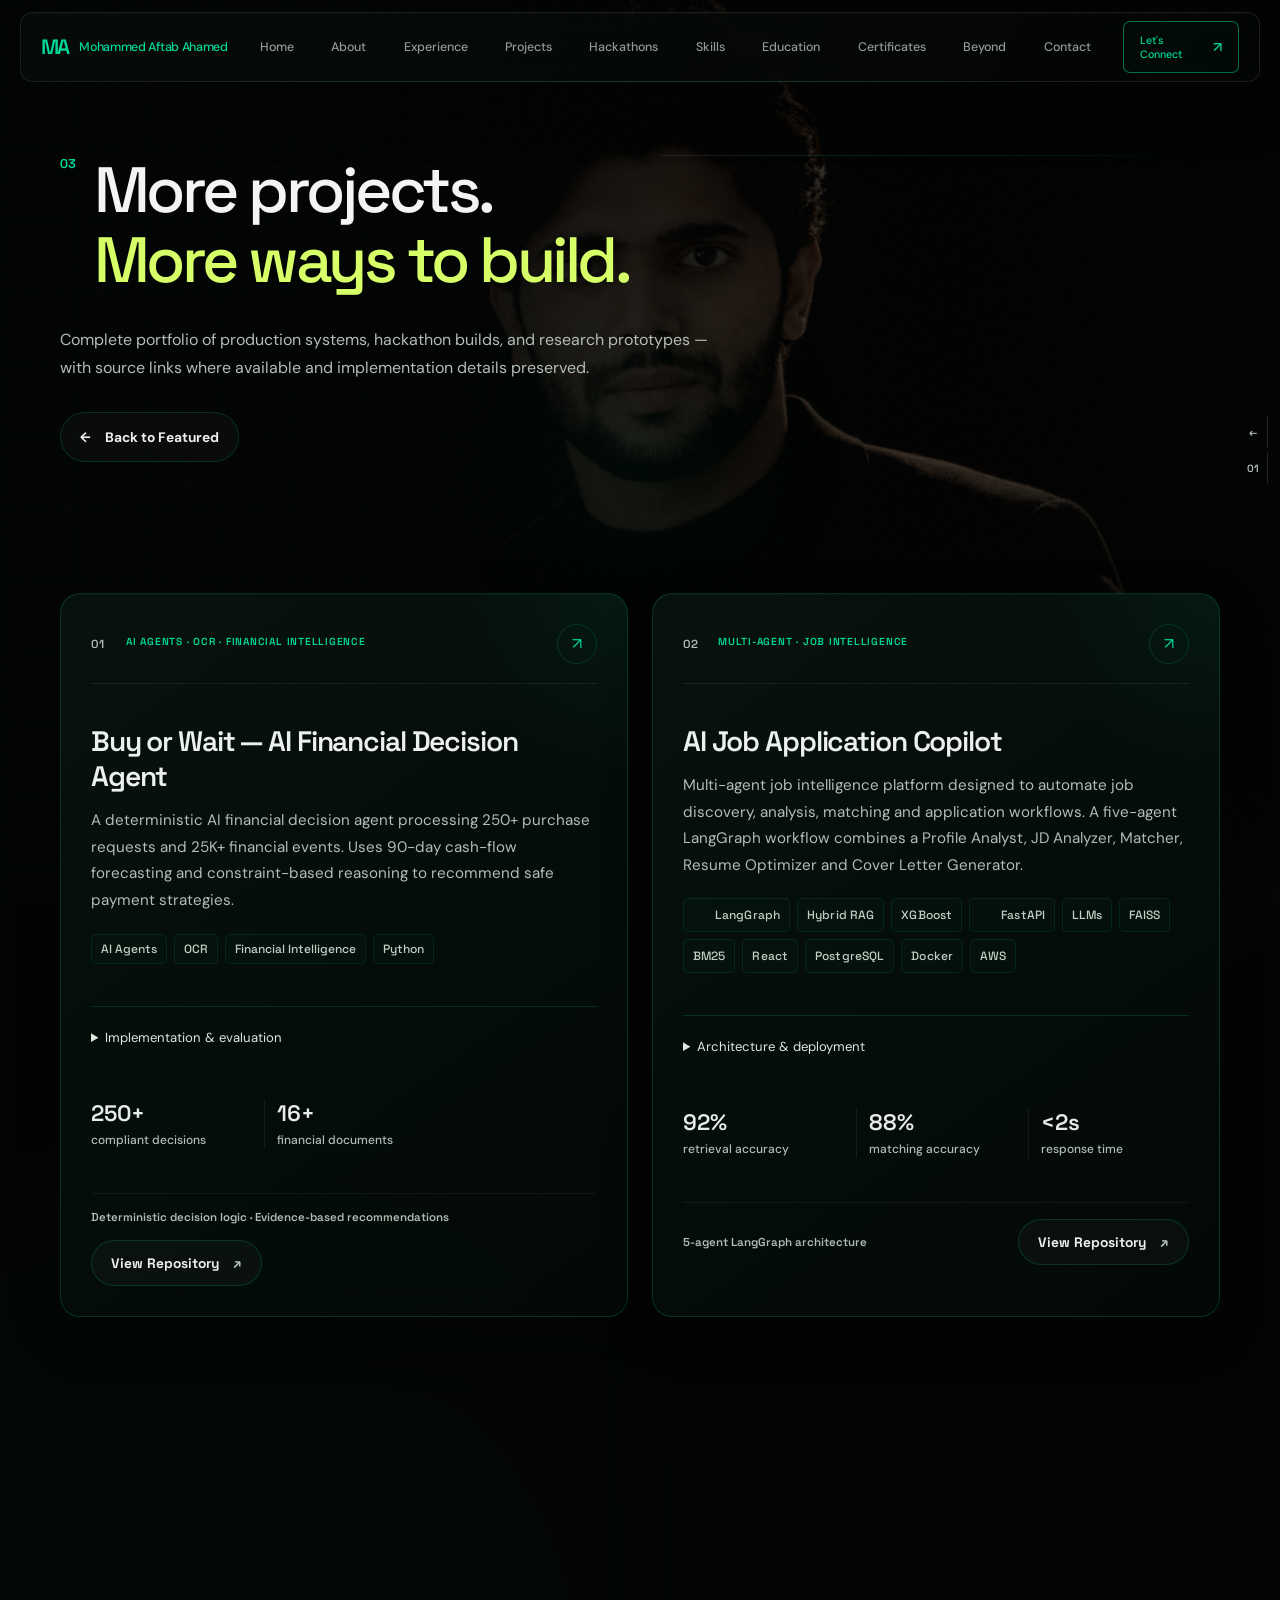
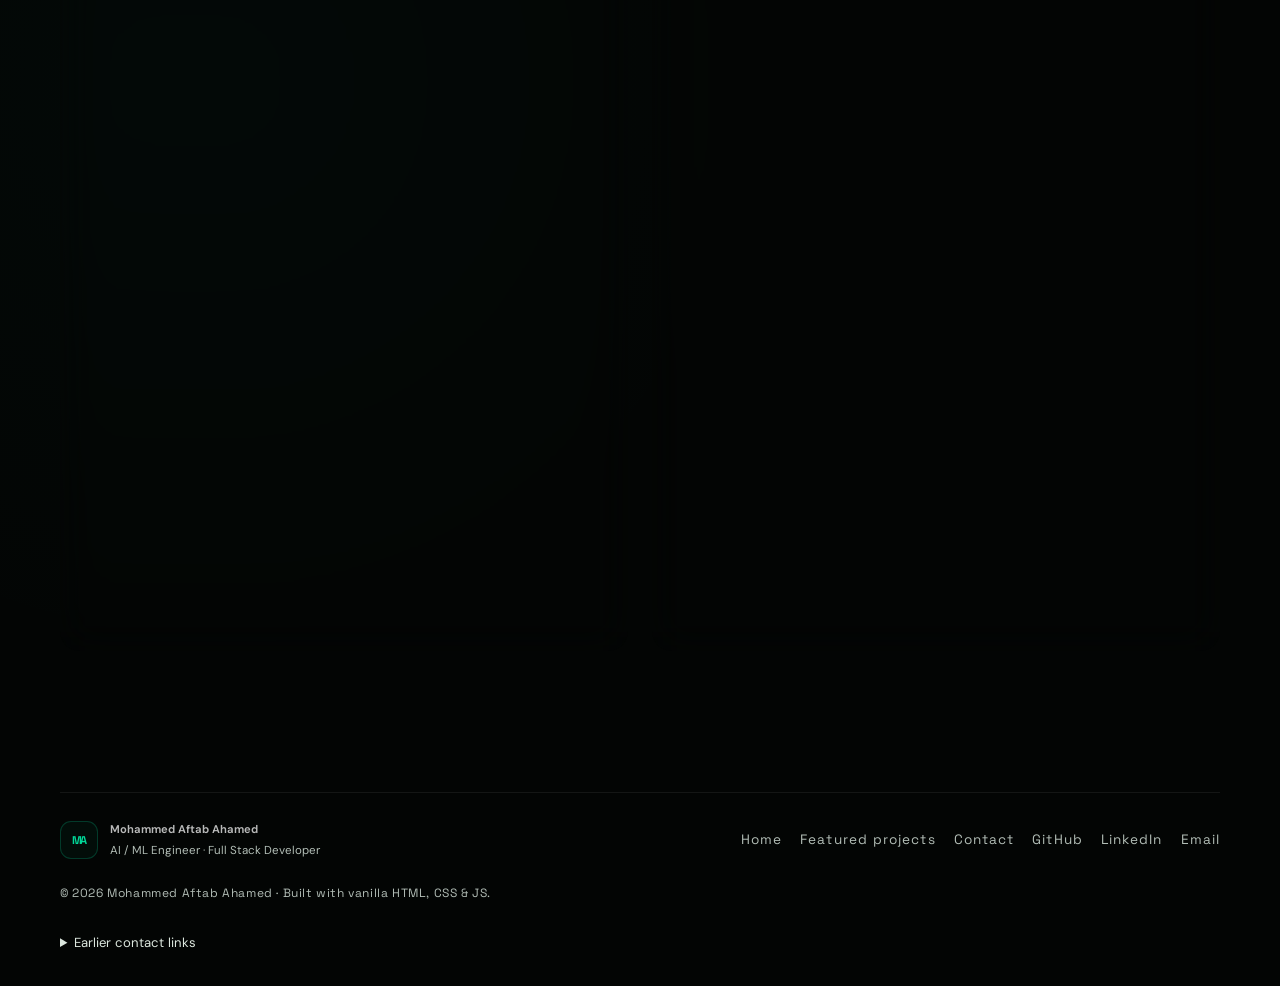
==== projects.html @ ab84c6d0 "Finalize portfolio upgrade and restore emerald theme" ====
<!doctype html>
<html lang="en">
<head>
  <meta charset="UTF-8" />
  <meta name="viewport" content="width=device-width, initial-scale=1.0" />

  <meta
    name="description"
    content="Mohammed Aftab Ahamed — Complete project portfolio: AI/ML Engineer building agentic AI, RAG systems, automation and production-ready AI applications."
  />

  <meta name="theme-color" content="#08090b" />

  <meta
    property="og:title"
    content="Mohammed Aftab Ahamed | All Projects"
  />
  <meta
    property="og:description"
    content="Complete project portfolio of an AI/ML Engineer focused on Agentic AI, Hybrid RAG, LLM applications and scalable systems."
  />

  <title>All Projects | Mohammed Aftab Ahamed</title>

  <link rel="preconnect" href="https://fonts.googleapis.com">
  <link rel="preconnect" href="https://fonts.gstatic.com" crossorigin>

  <link
    href="https://fonts.googleapis.com/css2?family=DM+Sans:wght@400;500;600;700&family=Space+Grotesk:wght@400;500;600;700&display=swap"
    rel="stylesheet"
  >

  <link rel="stylesheet" href="styles.css?v=4" />
  <link rel="stylesheet" href="polish.css?v=4" />
</head>

<body>
  <a class="skip-link" href="#main-content">Skip to content</a>

  <!-- BACKGROUND -->
  <div class="site-bg" aria-hidden="true">
    <div class="bg-photo"></div>
    <div class="bg-vignette"></div>
    <div class="bg-grid"></div>
    <div class="grain"></div>
  </div>

  <div class="mouse-glow" aria-hidden="true"></div>

  <div class="progress" aria-hidden="true">
    <span></span>
  </div>

  <!-- NAVIGATION -->
  <header class="nav">
  <a class="brand" href="index.html#home" aria-label="Mohammed Aftab Ahamed — home">
    <span class="brand-mark">MA</span><span class="brand-name">Mohammed Aftab Ahamed</span>
  </a>
  <nav class="nav-links" aria-label="Primary navigation">
    <a href="index.html#home">Home</a>
    <a href="index.html#about">About</a>
    <a href="index.html#experience">Experience</a>
    <a href="index.html#projects">Projects</a>
    <a href="index.html#hackathons">Hackathons</a>
    <a href="index.html#skills">Skills</a>
    <a href="index.html#education">Education</a>
    <a href="index.html#certificates">Certificates</a>
    <a href="index.html#more">Beyond</a>
    <a href="index.html#contact">Contact</a>
  </nav>
  <a class="nav-cta" href="index.html#contact">Let's Connect <span aria-hidden="true">↗</span></a>
  <input type="checkbox" id="mobile-nav-toggle" class="mobile-nav-toggle" tabindex="-1" aria-hidden="true" />
  <button type="button" class="mobile-menu-button" aria-label="Open navigation" aria-expanded="false" aria-controls="mobile-nav-panel">
    <span></span><span></span><span></span>
  </button>
  <div class="mobile-nav-panel" id="mobile-nav-panel">
    <div class="mobile-nav-header"><span>NAVIGATION</span><span>00 — 09</span></div>
    <nav aria-label="Mobile navigation">
      <a href="index.html#home"><span>00</span><strong>Home</strong><i aria-hidden="true">↗</i></a>
      <a href="index.html#about"><span>01</span><strong>About</strong><i aria-hidden="true">↗</i></a>
      <a href="index.html#experience"><span>02</span><strong>Experience</strong><i aria-hidden="true">↗</i></a>
      <a href="index.html#projects"><span>03</span><strong>Projects</strong><i aria-hidden="true">↗</i></a>
      <a href="index.html#hackathons"><span>04</span><strong>Hackathons</strong><i aria-hidden="true">↗</i></a>
      <a href="index.html#skills"><span>05</span><strong>Skills</strong><i aria-hidden="true">↗</i></a>
      <a href="index.html#education"><span>06</span><strong>Education</strong><i aria-hidden="true">↗</i></a>
      <a href="index.html#certificates"><span>07</span><strong>Certificates</strong><i aria-hidden="true">↗</i></a>
      <a href="index.html#more"><span>08</span><strong>Beyond</strong><i aria-hidden="true">↗</i></a>
      <a href="index.html#contact"><span>09</span><strong>Contact</strong><i aria-hidden="true">↗</i></a>
    </nav>
    <a class="mobile-connect" href="index.html#contact"><span>LET'S CONNECT</span><strong>↗</strong></a>
    <div class="mobile-nav-footer"><span>MOHAMMED AFTAB AHAMED</span><span>AI / ML ENGINEER</span></div>
  </div>
</header>

  <!-- SECTION RAIL (desktop only) -->
  <aside class="section-rail" aria-label="Project navigation">
  <a href="index.html#projects" aria-label="Featured projects" title="Featured projects"><span>←</span></a>
  <a href="#all-projects" data-section="all-projects" aria-label="All projects" title="All projects"><span>01</span></a>
</aside>

  <!-- MAIN CONTENT -->
  <main class="main-content" id="main-content" tabindex="-1">

    <!-- =====================================================
     PROJECTS HERO
====================================================== -->

    <section id="projects-hero" class="section archive-hero observe-section" aria-labelledby="projects-hero-title">

      <div class="section-heading reveal">
        <span>03</span>
        <h1 id="projects-hero-title">More projects.<br><span>More ways to build.</span></h1>
        <i></i>
      </div>

      <p class="section-intro reveal">
        Complete portfolio of production systems, hackathon builds, and research prototypes — with source links where available and implementation details preserved.
      </p>

      <a
        class="button button-ghost reveal"
        href="index.html#projects"
        aria-label="Back to featured projects"
      >
        <span aria-hidden="true">←</span> Back to Featured
      </a>

    </section>

    <!-- =====================================================
     PROJECTS GRID
====================================================== -->

    <section id="all-projects" class="section content-section observe-section">

      <div class="projects-grid">

        <!-- PROJECT: BUY OR WAIT -->
        <article class="project-card glass reveal">

          <div class="project-top">

            <span class="project-number">
              01
            </span>

            <span class="project-type">
              AI AGENTS · OCR · FINANCIAL INTELLIGENCE
            </span>

            <a
              class="project-link"
              href="https://github.com/MoAftab-01/hackerrank-buy-or-wait"
              target="_blank"
              rel="noopener noreferrer"
              aria-label="View Buy or Wait on GitHub"
            >
              ↗
            </a>

          </div>

          <div class="project-body">

            <h3>
              Buy or Wait — AI Financial Decision Agent
            </h3>

            <p>
              A deterministic AI financial decision agent processing 250+ purchase requests and 25K+ financial events. Uses 90-day cash-flow forecasting and constraint-based reasoning to recommend safe payment strategies.
            </p>

            <div class="tags project-tech-tags">
              <span>AI Agents</span>
              <span>OCR</span>
              <span>Financial Intelligence</span>
              <span>Python</span>
            </div>

          </div>

          <details class="project-details"><summary>Implementation &amp; evaluation</summary><p>Analyzes financial context, recurring and pending transactions, payment options and supporting media. A multimodal OCR and validation pipeline handles 16+ financial documents; transaction reconciliation, payment-plan validation and automated evaluation produce 250+ compliant decisions. Evidence extraction improves traceability without hardcoded answers.</p></details><div class="project-metrics">

            <div>
              <strong>250+</strong>
              <span>compliant decisions</span>
            </div>

            <div>
              <strong>16+</strong>
              <span>financial documents</span>
            </div>

          </div>

          <div class="project-footer">

            <span>
              Deterministic decision logic · Evidence-based recommendations
            </span>

            <a
              class="button button-ghost"
              href="https://github.com/MoAftab-01/hackerrank-buy-or-wait"
              target="_blank"
              rel="noopener noreferrer"
            >
              View Repository <span>↗</span>
            </a>

          </div>

        </article>

        <!-- PROJECT: AI JOB APPLICATION COPILOT -->
        <article class="project-card glass reveal">

          <div class="project-top">

            <span class="project-number">
              02
            </span>

            <span class="project-type">
              MULTI-AGENT · JOB INTELLIGENCE
            </span>

            <a
              class="project-link"
              href="https://github.com/MoAftab-01/ai-job-application-copilot"
              target="_blank"
              rel="noopener noreferrer"
              aria-label="Open AI Job Application Copilot GitHub repository"
            >
              ↗
            </a>

          </div>

          <div class="project-body">

            <h3>
              AI Job Application Copilot
            </h3>

            <p>
              Multi-agent job intelligence platform designed to automate job discovery, analysis, matching and application workflows. A five-agent LangGraph workflow combines a Profile Analyst, JD Analyzer, Matcher, Resume Optimizer and Cover Letter Generator.
            </p>

            <div class="tags project-tech-tags">

              <span class="tech-tag tech-tag-logo">
                <img
                  src="https://cdn.simpleicons.org/langgraph"
                  alt=""
                />
                LangGraph
              </span>

              <span class="tech-tag">
                Hybrid RAG
              </span>

              <span class="tech-tag tech-tag-logo">

                XGBoost
              </span>

              <span class="tech-tag tech-tag-logo">
                <img
                  src="https://cdn.simpleicons.org/fastapi"
                  alt=""
                />
                FastAPI
              </span>

              <span class="tech-tag">
                LLMs
              </span>

            <span class="tech-tag">FAISS</span><span class="tech-tag">BM25</span><span class="tech-tag">React</span><span class="tech-tag">PostgreSQL</span><span class="tech-tag">Docker</span><span class="tech-tag">AWS</span></div>

          </div>

          <details class="project-details"><summary>Architecture &amp; deployment</summary><p>Hybrid RAG uses FAISS and BM25, with XGBoost matching. FastAPI, React, PostgreSQL, Docker and AWS form the backend, interface and deployment stack. The repository also supports deterministic fallbacks when no LLM API key is configured.</p></details><div class="project-metrics">

            <div>
              <strong>92%</strong>
              <span>retrieval accuracy</span>
            </div>

            <div>
              <strong>88%</strong>
              <span>matching accuracy</span>
            </div>

            <div>
              <strong>&lt;2s</strong>
              <span>response time</span>
            </div>

          </div>

          <div class="project-footer">

            <span>
              5-agent LangGraph architecture
            </span>

            <a
              class="button button-ghost"
              href="https://github.com/MoAftab-01/ai-job-application-copilot"
              target="_blank"
              rel="noopener noreferrer"
            >
              View Repository <span>↗</span>
            </a>

          </div>

        </article>

        <!-- PROJECT: AI ATTENDANCE SYSTEM -->
        <article class="project-card glass reveal">

          <div class="project-top">

            <span class="project-number">
              03
            </span>

            <span class="project-type">
              COMPUTER VISION · EDGE AI · MOBILE
            </span>

            <span class="project-link project-arrow-disabled" aria-label="Repository not publicly available">
              ↗
            </span>

          </div>

          <div class="project-body"><h3>AI Attendance System</h3><p>Computer-vision attendance system combining face recognition and OCR to automate identity verification and attendance workflows.</p><div class="tags project-tech-tags"><span class="tech-tag">Python</span><span class="tech-tag">OpenCV</span><span class="tech-tag">DeepFace</span><span class="tech-tag">Tesseract OCR</span><span class="tech-tag">Computer Vision</span></div></div><div class="project-metrics"><div><strong>95%</strong><span>face recognition</span></div><div><strong>98%</strong><span>OCR accuracy</span></div><div><strong>80%</strong><span>manual errors reduced</span></div></div><details class="project-details"><summary>Additional mobile implementation notes</summary><p>The existing project archive also describes a cross-platform Flutter, TensorFlow Lite and Firebase implementation with on-device ML inference, liveness detection, offline-first background sync and an admin dashboard for real-time monitoring. That separate description reported 95% face recognition, 98% liveness detection and 80% error reduction; these are retained as historical mobile implementation metrics, distinct from the OCR pipeline above.</p></details><div class="project-footer">

            <span>
              Computer vision · OCR pipeline · Mobile implementation notes
            </span>

            <span class="project-link-disabled">
              Private Repository
            </span>

          </div>

        </article>

        <!-- PROJECT: SIDEQUEST AI -->
        <article class="project-card glass reveal">

          <div class="project-top">

            <span class="project-number">
              04
            </span>

            <span class="project-type">
              AI · COMPUTER VISION · REAL-WORLD EXPLORATION
            </span>

            <a
              class="project-link"
              href="https://github.com/MoAftab-01/SideQuest-AI"
              target="_blank"
              rel="noopener noreferrer"
              aria-label="View SideQuest AI on GitHub"
            >
              ↗
            </a>

          </div>

          <div class="project-body">

            <h3>
              SideQuest AI — Turn Your City Into a Game
            </h3>

            <p>
              A mobile-first outdoor exploration platform that turns real-world activities into gamified missions, with AI-generated quests, FastAPI and open-weight LLM inference. Designed a mission-generation pipeline with fallback handling, XP progression and a responsive UI using the Groq API and Python. Personalized city quests encourage real-world discoveries. The existing vision-model verification approach is retained; real-photo verification accuracy is not measured.
            </p>

            <div class="tags hackathon-tags">
              <span>Computer Vision</span>
              <span>AI</span>
              <span>Gamification</span>
              <span>Real-World</span>
            </div>

          </div>

          <details class="project-details"><summary>Implementation status &amp; earlier snapshot</summary><p>Earlier repository snapshot: OpenRouter provider integration and deterministic fallbacks are documented; live model inference was configured but not demonstrated. The latest resume describes a Groq-based pipeline. Vision verification is implemented as an approach, not a proven accuracy claim.</p></details><div class="project-metrics">

            <div>
              <strong>Vision</strong>
              <span>Verification approach · unmeasured</span>
            </div>

            <div>
              <strong>Gamified</strong>
              <span>Exploration</span>
            </div>

          </div>

          <div class="archive-demo"><a class="button button-ghost" href="https://sidequest-ai-42m4.onrender.com" target="_blank" rel="noopener noreferrer">Live demo <span aria-hidden="true">↗</span></a></div><div class="project-footer">

            <span>
              Hacktoberfest 2026 · AI missions · City exploration
            </span>

            <a
              class="button button-ghost"
              href="https://github.com/MoAftab-01/SideQuest-AI"
              target="_blank"
              rel="noopener noreferrer"
            >
              View Repository <span>↗</span>
            </a>

          </div>

        </article>

      </div>

    </section>

  </main>

  <!-- FOOTER -->
  <footer class="portfolio-footer section">
  <div class="footer-brand"><span class="brand-mark">MA</span><div><strong>Mohammed Aftab Ahamed</strong><small>AI / ML Engineer · Full Stack Developer</small></div></div>
  <div class="footer-links"><a href="index.html">Home</a><a href="index.html#projects">Featured projects</a><a href="index.html#contact">Contact</a><a href="https://github.com/MoAftab-01" target="_blank" rel="noopener noreferrer">GitHub</a><a href="https://www.linkedin.com/in/mo-aftab/" target="_blank" rel="noopener noreferrer">LinkedIn</a><a href="mailto:mohammedaftabahamed2@gmail.com">Email</a></div>
  <div class="footer-copy">© 2026 Mohammed Aftab Ahamed · Built with vanilla HTML, CSS &amp; JS.</div>
  <details class="historical-contact"><summary>Earlier contact links</summary><p>Retained from the earlier project archive: <a href="https://linkedin.com/in/mohammed-aftab-ahamed" target="_blank" rel="noopener noreferrer">Earlier LinkedIn URL</a> · <a href="mailto:mohammedaftabahamed@gmail.com">Earlier email address</a>. Use the main contact links above for current details.</p></details>
</footer>

  <script src="script.js"></script>
</body>
</html>
---- styles.css ----
/* Emerald AI palette: one source for both pages and interaction states. */
:root {
  --bg: #030504;
  --bg-soft: #050806;
  --text: #f4f5f2;
  --muted: #b2bdb6;
  --subtle: #9ba99f;
  --emerald-rgb: 0, 217, 154;
  --lime-rgb: 214, 255, 104;
  --accent: #00d99a;
  --accent-bright: #18f5b0;
  --accent-dark: #00a978;
  --lime: #d6ff68;
  --accent-soft: rgba(var(--emerald-rgb), .10);
  --accent-glow: rgba(var(--emerald-rgb), .18);
  --emerald-soft: rgba(var(--emerald-rgb), .07);
  --emerald-glow: rgba(var(--emerald-rgb), .16);
  --line: rgba(var(--emerald-rgb), .18);
  --line-soft: rgba(var(--emerald-rgb), .09);
  --line-strong: rgba(var(--emerald-rgb), .32);
  --panel: rgba(8, 20, 15, .88);
  --panel-strong: rgba(3, 10, 7, .94);
  --glass-bg: linear-gradient(145deg, var(--panel), rgba(3, 10, 7, .82));
  --glass-hover-bg: linear-gradient(145deg, rgba(10, 30, 21, .94), var(--panel-strong));
  --glass-border: rgba(var(--emerald-rgb), .18);
  --glass-hover-border: rgba(var(--emerald-rgb), .38);
  --glass-shadow: 0 18px 50px rgba(0, 0, 0, .22), inset 0 1px 0 rgba(var(--emerald-rgb), .04);
  --glass-hover-shadow: 0 22px 60px rgba(0, 0, 0, .30), 0 0 28px rgba(var(--emerald-rgb), .06), inset 0 1px 0 rgba(var(--emerald-rgb), .07);
  --max: 1200px;
}

/* =========================================================
   RESET
========================================================= */

* {
  box-sizing: border-box;
}

html {
  scroll-behavior: smooth;
  scroll-padding-top: 90px;
}

body {
  margin: 0;
  background: var(--bg);
  color: var(--text);
  font-family: "DM Sans", sans-serif;
  line-height: 1.6;
  overflow-x: hidden;
}

img {
  max-width: 100%;
  display: block;
}

a {
  color: inherit;
  text-decoration: none;
}

button,
a {
  -webkit-tap-highlight-color: transparent;
}

::selection {
  background: var(--accent);
  color: #10120b;
}

/* =========================================================
   BACKGROUND
========================================================= */

.site-bg {
  position: fixed;
  inset: 0;
  z-index: -4;
  overflow: hidden;
  background: #07080a;
}

.bg-photo {
  position: absolute;
  inset: -2%;

  background-image: url("./assets/profile-bg.png");
  background-size: cover;
  background-position: center right;

  filter:
    brightness(.64)
    contrast(1.08)
    saturate(.88);

  transform:
    translate3d(
      var(--bg-x, 0),
      var(--bg-y, 0),
      0
    )
    scale(1.04);

  transition: transform .2s linear;

  will-change: transform;
}

.bg-vignette {
  position: absolute;
  inset: 0;

  background:
    linear-gradient(
      90deg,
      rgba(5,6,8,.99) 0%,
      rgba(5,6,8,.95) 30%,
      rgba(5,6,8,.66) 55%,
      rgba(5,6,8,.36) 76%,
      rgba(5,6,8,.62) 100%
    ),
    linear-gradient(
      180deg,
      rgba(0,0,0,.38),
      rgba(0,0,0,.25) 35%,
      rgba(0,0,0,.78) 78%,
      #07080a 100%
    );
}

.bg-grid {
  position: absolute;
  inset: 0;

  opacity: .07;

  background-image:
    linear-gradient(
      rgba(255,255,255,.16) 1px,
      transparent 1px
    ),
    linear-gradient(
      90deg,
      rgba(255,255,255,.16) 1px,
      transparent 1px
    );

  background-size: 72px 72px;

  mask-image:
    linear-gradient(
      90deg,
      #000,
      transparent 72%
    );
}

.grain {
  position: absolute;
  inset: 0;

  opacity: .035;

  background-image:
    url("data:image/svg+xml,%3Csvg viewBox='0 0 180 180' xmlns='http://www.w3.org/2000/svg'%3E%3Cfilter id='n'%3E%3CfeTurbulence type='fractalNoise' baseFrequency='.9' numOctaves='3' stitchTiles='stitch'/%3E%3C/filter%3E%3Crect width='100%25' height='100%25' filter='url(%23n)' opacity='.65'/%3E%3C/svg%3E");
}

.mouse-glow {
  position: fixed;

  width: 420px;
  height: 420px;

  border-radius: 50%;

  pointer-events: none;

  z-index: -1;

  opacity: .28;

  background:
    radial-gradient(
      circle,
      rgba(var(--lime-rgb),.11),
      transparent 68%
    );

  transform: translate(-50%, -50%);

  left: 50%;
  top: 50%;
}

.progress {
  position: fixed;

  top: 0;
  left: 0;
  right: 0;

  height: 2px;

  z-index: 50;

  background: transparent;
}

.progress span {
  display: block;

  height: 100%;
  width: 0;

  background: var(--accent);

  box-shadow:
    0 0 14px rgba(var(--lime-rgb),.4);
}

/* =========================================================
   NAVIGATION
========================================================= */

.nav {
  position: fixed;

  top: 0;
  left: 0;
  right: 0;

  height: 76px;

  display: flex;
  align-items: center;
  justify-content: space-between;

  padding: 0 4.5vw;

  z-index: 20;

  border-bottom: 1px solid transparent;

  transition: .3s;
}

.nav.scrolled {
  background: rgba(7,8,10,.76);

  backdrop-filter: blur(20px);

  border-color: var(--line);
}

.brand {
  font-family: "Space Grotesk";
  font-weight: 700;

  font-size: 1.45rem;

  letter-spacing: -.08em;

  color: #fff;

  text-decoration: none;
}

.brand span {
  color: var(--accent);
}

.nav-links {
  display: flex;
  gap: 30px;
}

.nav-links a,
.nav-cta {
  color: #c5c4be;

  text-decoration: none;

  font-size: .82rem;

  transition: .2s;
}

.nav-links a:hover,
.nav-links a.active {
  color: #fff;
}

.nav-cta {
  border: 1px solid var(--line);

  padding: 9px 15px;

  border-radius: 999px;

  background: rgba(255,255,255,.025);
}

.nav-cta:hover {
  border-color: var(--line-strong);

  background: rgba(255,255,255,.06);
}

.nav-cta span {
  color: var(--accent);
}

/* =========================================================
   SECTION RAIL
========================================================= */

.section-rail {
  position: fixed;

  right: 23px;
  top: 50%;

  transform: translateY(-50%);

  z-index: 15;

  display: grid;
  gap: 8px;
}

.section-rail a {
  width: 31px;
  height: 24px;

  text-decoration: none;

  color: #5e5d58;

  font:
    600 .58rem
    "Space Grotesk";

  display: grid;
  place-items: center;

  border-right:
    1px solid rgba(255,255,255,.13);

  transition: .25s;
}

.section-rail a:hover,
.section-rail a.active {
  color: var(--accent);

  border-color: var(--accent);
}

/* =========================================================
   GENERAL
========================================================= */

.section {
  width: min(var(--max), 90vw);

  margin: auto;

  position: relative;
}

/* =========================================================
   HERO
========================================================= */

/* =========================================================
   CONTENT SECTIONS
========================================================= */

.content-section {
  padding: 145px 0;
}

.section-heading {
  display: flex;

  align-items: center;

  gap: 18px;

  margin-bottom: 54px;
}

.section-heading > span {
  font:
    600 .68rem
    "Space Grotesk";

  color: var(--accent);
}

.section-heading h2 {
  font:
    600 clamp(2.2rem,4vw,3.8rem)
    "Space Grotesk";

  letter-spacing: -.06em;

  margin: 0;
}

.section-heading i {
  height: 1px;

  background: var(--line);

  flex: 1;

  margin-left: 14px;
}

/* =========================================================
   ABOUT
========================================================= */

.about-grid {
  display: grid;

  grid-template-columns:
    1.1fr .9fr;

  gap: 75px;

  align-items: start;
}

.big-copy {
  font:
    500 clamp(2.2rem,4vw,4.2rem)
    "Space Grotesk";

  line-height: 1.03;

  letter-spacing: -.06em;

  margin: 0;
}

.big-copy em {
  color: var(--accent);

  font-style: normal;
}

.about-note {
  max-width: 620px;

  color: #989691;

  margin-top: 30px;
}

.glass {
  background: var(--panel);

  border:
    1px solid var(--line);

  backdrop-filter: blur(20px);

  box-shadow:
    0 25px 80px
    rgba(0,0,0,.2);
}

.about-card {
  padding: 29px;

  border-radius: 24px;

  color: #b5b3ad;
}

.profile-line {
  display: flex;

  gap: 13px;

  align-items: center;

  padding-bottom: 21px;

  border-bottom:
    1px solid var(--line);

  margin-bottom: 21px;
}

.profile-monogram {
  width: 42px;
  height: 42px;

  flex: 0 0 42px;

  border-radius: 12px;

  display: grid;
  place-items: center;

  background: var(--accent);

  color: #10120b;

  font:
    700 .78rem
    "Space Grotesk";
}

.profile-line div {
  display: grid;
}

.profile-line strong {
  color: #f0eee8;

  font:
    600 .95rem
    "Space Grotesk";
}

.profile-line small {
  color: #7f7d77;

  font-size: .72rem;
}

.about-card > p {
  margin: 0;
}

.mini-meta-grid {
  margin-top: 26px;

  display: grid;

  grid-template-columns: 1fr 1fr;

  border-top:
    1px solid var(--line);

  border-left:
    1px solid var(--line);
}

.mini-meta-grid div {
  padding: 15px;

  border-right:
    1px solid var(--line);

  border-bottom:
    1px solid var(--line);

  display: grid;

  gap: 3px;
}

.mini-meta-grid span {
  font-size: .61rem;

  text-transform: uppercase;

  letter-spacing: .12em;

  color: #74726d;
}

.mini-meta-grid strong {
  font-size: .78rem;

  color: #dad8d1;

  font-weight: 600;
}

/* =========================================================
   EXPERIENCE
========================================================= */

.experience-card {
  border-radius: 26px;

  padding: 34px;
}

.exp-top {
  display: flex;

  justify-content: space-between;

  align-items: center;

  border-bottom:
    1px solid var(--line);

  padding-bottom: 28px;
}

.exp-company-wrap {
  display: flex;

  align-items: center;

  gap: 16px;
}

.company-mark {
  width: 52px;
  height: 52px;

  flex: 0 0 52px;

  border:
    1px solid var(--line);

  border-radius: 15px;

  display: grid;
  place-items: center;

  font:
    700 1.3rem
    "Space Grotesk";

  color: var(--accent);

  background: var(--accent-soft);
}

.company {
  font-size: .67rem;

  letter-spacing: .18em;

  color: var(--accent);

  font-weight: 700;

  margin: 0;
}

.exp-top h3 {
  font:
    600 2.2rem
    "Space Grotesk";

  letter-spacing: -.05em;

  margin: 4px 0 0;
}

.exp-period {
  text-align: right;
}

.exp-period span {
  font:
    600 .58rem
    "Space Grotesk";

  letter-spacing: .13em;

  color: #77756f;
}

.exp-period p {
  color: #96948e;

  font-size: .8rem;

  margin: 3px 0 0;
}

.impact-strip {
  display: grid;

  grid-template-columns:
    repeat(4, 1fr);

  border-bottom:
    1px solid var(--line);
}

.impact-strip div {
  padding: 22px 18px;

  border-right:
    1px solid var(--line);

  display: grid;

  gap: 2px;
}

.impact-strip div:first-child {
  padding-left: 0;
}

.impact-strip div:last-child {
  border-right: 0;
}

.impact-strip strong {
  font:
    600 1.45rem
    "Space Grotesk";

  color: #eee;
}

.impact-strip span {
  font-size: .64rem;

  color: #77756f;
}

.exp-grid {
  display: grid;

  grid-template-columns:
    1fr 1fr;
}

.exp-grid > div {
  padding: 25px 25px 3px 0;

  display: grid;

  grid-template-columns:
    38px 1fr;

  gap: 12px;
}

.exp-grid > div:nth-child(odd) {
  border-right:
    1px solid var(--line);

  padding-right: 34px;
}

.exp-grid > div:nth-child(even) {
  padding-left: 34px;
}

.exp-grid p {
  margin: 0;

  color: #9f9d97;

  font-size: .88rem;
}

.exp-number {
  font:
    600 .7rem
    "Space Grotesk";

  color: #686761;
}

/* =========================================================
   PROJECTS
========================================================= */

.project-list {
  display: grid;

  gap: 14px;
}

.project-card {
  display: grid;

  grid-template-columns:
    55px 1fr 210px;

  gap: 22px;

  padding: 30px;

  border-radius: 23px;

  transition: .28s;

  overflow: hidden;

  position: relative;
}

.project-card::after {
  content: "";

  position: absolute;

  inset: 0;

  pointer-events: none;

  background:
    linear-gradient(
      110deg,
      transparent 35%,
      rgba(var(--lime-rgb),.055),
      transparent 67%
    );

  transform:
    translateX(-100%);

  transition: .65s;
}

.project-card:hover {
  transform: translateY(-4px);

  border-color:
    rgba(var(--lime-rgb),.25);

  background:
    rgba(15,17,19,.74);
}

.project-card:hover::after {
  transform:
    translateX(100%);
}

.project-index {
  font:
    600 .69rem
    "Space Grotesk";

  color: #676660;
}

.project-head {
  display: flex;

  justify-content: space-between;

  align-items: flex-start;

  gap: 20px;
}

.project-type {
  font:
    600 .58rem
    "Space Grotesk";

  letter-spacing: .14em;

  color: var(--accent);

  margin: 0 0 4px;
}

.project-head h3 {
  font:
    600 1.65rem
    "Space Grotesk";

  margin: 0;

  letter-spacing: -.045em;
}

.project-arrow {
  color: var(--accent);

  font-size: 1.1rem;
}

.project-main > p:not(.project-type) {
  color: #9f9d97;

  font-size: .87rem;

  margin: 15px 0 19px;

  max-width: 690px;
}

.tags {
  display: flex;

  flex-wrap: wrap;

  gap: 6px;
}

.tags span {
  font-size: .62rem;

  color: #b2b0aa;

  border:
    1px solid var(--line);

  border-radius: 999px;

  padding: 4px 8px;

  background:
    rgba(255,255,255,.018);
}

.project-impact {
  border-left:
    1px solid var(--line);

  padding-left: 23px;

  display: grid;

  align-content: center;

  gap: 12px;
}

.project-impact div {
  display: grid;

  grid-template-columns:
    65px 1fr;

  align-items: end;
}

.project-impact strong {
  font:
    600 1.28rem
    "Space Grotesk";

  color: #eae8e2;
}

.project-impact span {
  font-size: .62rem;

  color: #74726d;

  line-height: 1.2;

  padding-bottom: 2px;
}

.projects-footer {
  display: flex;

  justify-content: space-between;

  align-items: center;

  margin-top: 24px;

  padding: 0 5px;
}

.projects-footer p {
  color: #77756f;

  font-size: .75rem;
}

.projects-footer a {
  font-size: .78rem;

  text-decoration: none;

  color: #ddd;
}

.projects-footer a span {
  color: var(--accent);
}

/* =========================================================
   SKILLS
========================================================= */

.skills-marquee {
  overflow: hidden;

  border-top:
    1px solid var(--line);

  border-bottom:
    1px solid var(--line);

  margin-bottom: 28px;

  padding: 12px 0;

  mask-image:
    linear-gradient(
      90deg,
      transparent,
      #000 8%,
      #000 92%,
      transparent
    );
}

.marquee-track {
  display: flex;

  gap: 25px;

  align-items: center;

  width: max-content;

  animation:
    marquee 26s linear infinite;
}

.marquee-track span {
  font:
    600 .68rem
    "Space Grotesk";

  letter-spacing: .12em;

  color: #797872;
}

.marquee-track i {
  font-style: normal;

  font-size: .42rem;

  color: var(--accent);
}

@keyframes marquee {
  to {
    transform:
      translateX(-50%);
  }
}

.skills-grid {
  display: grid;

  grid-template-columns:
    repeat(3, 1fr);

  gap: 14px;
}

.skill-card{
  min-height:185px;
  border-radius:21px;
  padding:24px;
  position:relative;
  transition:.25s;
}

.skill-card:hover{
  transform:translateY(-3px);
  border-color:rgba(var(--lime-rgb),.22);
}

.skill-card>span{
  font:600 .66rem 'Space Grotesk';
  color:var(--accent);
}

.skill-card h3{
  font:600 1.18rem 'Space Grotesk';
  margin:25px 0 15px;
}

.skill-tags{
  display:flex;
  flex-wrap:wrap;
  gap:7px;
}

.skill-tags span{
  display:inline-flex;
  align-items:center;
  min-height:28px;
  padding:6px 10px;
  border:1px solid rgba(255,255,255,.09);
  border-radius:999px;
  background:rgba(255,255,255,.025);
  color:#aaa8a1;
  font-size:.72rem;
  line-height:1.15;
  transition:
    background .2s ease,
    border-color .2s ease,
    color .2s ease,
    transform .2s ease;
}

.skill-tags span:hover{
  background:rgba(var(--lime-rgb),.07);
  border-color:rgba(var(--lime-rgb),.28);
  color:#e9f5c8;
  transform:translateY(-1px);
}

.certification-card ul{
  padding-left:17px;
  margin:0;
}

.certification-card li{
  color:#92908a;
  font-size:.76rem;
  margin:7px 0;
  line-height:1.45;
}

/* =========================================================
   BEYOND ENGINEERING
========================================================= */

.compact-section {
  padding-top: 85px;
}

.section-intro {
  max-width: 650px;

  color: #95938d;

  margin:
    -30px 0 36px;
}

.traits {
  display: grid;

  grid-template-columns:
    repeat(4, 1fr);

  gap: 12px;
}

.trait-card {
  border-radius: 20px;

  padding: 24px;

  min-height: 215px;

  transition: .25s;
}

.trait-card:hover {
  transform: translateY(-3px);

  border-color:
    rgba(var(--lime-rgb),.2);
}

.trait-no {
  font:
    600 .62rem
    "Space Grotesk";

  color: #696761;
}

.trait-card strong {
  display: block;

  font:
    600 1.35rem
    "Space Grotesk";

  margin-top: 48px;

  color: #f0eee8;
}

.trait-card h3 {
  font:
    600 .9rem
    "Space Grotesk";

  margin: 6px 0 4px;

  color: var(--accent);
}

.trait-card p {
  font-size: .75rem;

  color: #7e7c76;

  margin: 0;
}

/* =========================================================
   CONTACT
========================================================= */

.contact-section {
  min-height: 92vh;

  padding:
    165px 0 30px;

  display: flex;

  flex-direction: column;

  justify-content: space-between;
}

.contact-inner {
  max-width: 900px;
}

.contact-section h2 {
  font-size:
    clamp(
      2.2rem,
      4vw,
      3.8rem
    );

  margin-top: 0;
}

.contact-section > div > p:not(.eyebrow) {
  color: #9f9d97;

  max-width: 580px;
}

.email-display {
  display: inline-block;

  margin-top: 55px;

  color: #8a8882;

  text-decoration: none;

  font:
    500 clamp(1rem,2vw,1.35rem)
    "Space Grotesk";

  border-bottom:
    1px solid var(--line);

  padding-bottom: 4px;
}

.email-display:hover {
  color: var(--accent);
}

.contact-section footer {
  display: flex;

  justify-content: space-between;

  align-items: center;

  gap: 18px;

  padding-top: 24px;

  border-top:
    1px solid var(--line);

  color: #65635e;

  font-size: .68rem;
}

.contact-section footer a {
  text-decoration: none;

  color: #8f8d87;
}

.contact-section footer a:hover {
  color: var(--accent);
}

/* =========================================================
   ANIMATIONS
========================================================= */

.reveal {
  opacity: 0;

  transform:
    translateY(24px);

  transition:
    opacity .72s ease,
    transform .72s cubic-bezier(.2,.7,.2,1);
}

.reveal.visible {
  opacity: 1;

  transform: none;
}

/* =========================================================
   TABLET
========================================================= */

@media (max-width: 1020px) {

  .hero-side-card {
    display: none;
  }

  .section-rail {
    display: none;
  }

  .project-card {
    grid-template-columns:
      45px 1fr;
  }

  .project-impact {
    grid-column: 2;

    border-left: 0;

    border-top:
      1px solid var(--line);

    padding:
      17px 0 0;

    grid-template-columns:
      repeat(3, 1fr);
  }

  .project-impact div {
    grid-template-columns:
      auto 1fr;
  }

  .skills-grid {
    grid-template-columns:
      1fr 1fr;
  }

  .traits {
    grid-template-columns:
      1fr 1fr;
  }

}

/* =========================================================
   TABLET / LARGE MOBILE
========================================================= */

@media (max-width: 850px) {

  .nav {
    height: 68px;

    padding:
      0 5vw;
  }

  .nav-links {
    display: none;
  }

  .nav-cta {
    font-size: .73rem;

    padding:
      8px 13px;
  }

  .hero {
    padding-top: 115px;

    min-height: 100svh;

    align-items: flex-start;
  }

  .hero-copy {
    width: 100%;

    padding-top: 65px;
  }

  .hero h1 {
    font-size:
      clamp(
        3.4rem,
        13vw,
        5.6rem
      );

    max-width: 700px;
  }

  .bg-photo {
    background-position:
      66% center;

    filter:
      brightness(.5)
      contrast(1.08);
  }

  .bg-vignette {
    background:
      linear-gradient(
        90deg,
        rgba(5,6,8,.97),
        rgba(5,6,8,.72)
      ),
      linear-gradient(
        180deg,
        rgba(0,0,0,.28),
        rgba(0,0,0,.9)
      );
  }

  .bg-grid {
    opacity: .04;

    background-size:
      55px 55px;
  }

  .hero-text {
    max-width: 680px;
  }

  .hero-metrics {
    flex-wrap: wrap;

    width: 100%;

    max-width: 700px;
  }

  .hero-metrics div {
    width: 50%;

    margin: 0;

    padding:
      20px 18px 16px 0;

    border-right: 0;

    border-bottom:
      1px solid var(--line);
  }

  .hero-metrics div:nth-child(2n) {
    padding-left: 18px;
  }

  .hero-metrics div:nth-last-child(-n+2) {
    border-bottom: 0;
  }

  .about-grid {
    grid-template-columns: 1fr;

    gap: 35px;
  }

  .impact-strip {
    grid-template-columns:
      1fr 1fr;
  }

  .impact-strip div:nth-child(2) {
    border-right: 0;
  }

  .impact-strip div:first-child {
    padding-left: 18px;
  }

  .exp-grid {
    grid-template-columns: 1fr;
  }

  .exp-grid > div,
  .exp-grid > div:nth-child(even),
  .exp-grid > div:nth-child(odd) {
    border-right: 0;

    border-bottom:
      1px solid var(--line);

    padding:
      22px 0;
  }

  .exp-grid > div:last-child {
    border-bottom: 0;
  }

  .contact-section {
    min-height: 80vh;
  }

  .contact-section footer {
    flex-direction: column;

    align-items: flex-start;
  }

}

/* =========================================================
   MOBILE
========================================================= */

@media (max-width: 560px) {

  html {
    scroll-padding-top: 76px;
  }

  .section {
    width: 91vw;
  }

  .content-section {
    padding:
      105px 0;
  }

  /* NAV */

  .nav {
    height: 64px;

    padding:
      0 4.5vw;

    background:
      rgba(7,8,10,.68);

    backdrop-filter:
      blur(18px);

    border-bottom:
      1px solid rgba(255,255,255,.06);
  }

  .brand {
    font-size:
      1.3rem;
  }

  .nav-cta {
    padding:
      7px 12px;

    font-size:
      .68rem;
  }

  /* HERO */

  .hero {
    min-height:
      100svh;

    padding:
      95px 0 70px;

    align-items:
      flex-start;
  }

  .hero-copy {
    padding-top:
      35px;
  }

  .hero-status-row {
    gap: 10px;

    align-items:
      flex-start;
  }

  .eyebrow {
    font-size:
      .58rem;

    line-height:
      1.5;
  }

  .status-dot {
    width: 6px;
    height: 6px;

    margin-right: 6px;
  }

  .location {
    font-size:
      .56rem;

    letter-spacing:
      .11em;

    padding-left:
      10px;
  }

  .hero-kicker {
    margin-top:
      32px;

    margin-bottom:
      9px;

    font-size:
      .62rem;

    letter-spacing:
      .16em;
  }

  .hero h1 {
  font-size:
    clamp(
      2.8rem,
      14vw,
      4.5rem
    );

  line-height:
    .92;

  letter-spacing:
    -.072em;

  margin-bottom:
    24px;

  max-width:
    100%;
}

  .hero-text {
    font-size:
      .9rem;

    line-height:
      1.65;

    max-width:
      100%;
  }

  /* HERO BUTTONS */

  .hero-actions {
    margin-top:
      25px;

    gap:
      8px;
  }

  .button {
    min-height:
      43px;

    padding:
      11px 14px;

    font-size:
      .73rem;

    gap:
      9px;
  }

  .icon-button {
    width:
      41px;

    height:
      41px;

    flex-basis:
      41px;

    font-size:
      .7rem;
  }

  /* HERO METRICS */

  .hero-metrics {
    margin-top:
      42px;

    width:
      100%;
  }

  .hero-metrics div {
    min-height:
      70px;

    padding:
      16px 12px 13px 0;
  }

  .hero-metrics div:nth-child(2n) {
    padding-left:
      12px;
  }

  .hero-metrics strong {
    font-size:
      1.25rem;
  }

  .hero-metrics span {
    font-size:
      .58rem;

    max-width:
      110px;
  }

  .scroll-cue {
    display:
      none;
  }

  /* BACKGROUND */

  .bg-photo {
  background-position:
    68% center;

  filter:
    brightness(.53)
    contrast(1.08)
    saturate(.84);

  transform:
    scale(1.025);
}

  .bg-vignette {
    background:
      linear-gradient(
        90deg,
        rgba(5,6,8,.985) 0%,
        rgba(5,6,8,.9) 38%,
        rgba(5,6,8,.58) 72%,
        rgba(5,6,8,.65) 100%
      ),
      linear-gradient(
        180deg,
        rgba(0,0,0,.22),
        rgba(0,0,0,.5) 50%,
        rgba(0,0,0,.92) 100%
      );
  }

  /* SECTION HEADINGS */

  .section-heading {
    gap:
      12px;

    margin-bottom:
      36px;
  }

  .section-heading > span {
    font-size:
      .6rem;
  }

  .section-heading h2 {
    font-size:
      clamp(
        2rem,
        10vw,
        2.8rem
      );
  }

  .section-heading i {
    display:
      none;
  }

  /* ABOUT */

  .about-grid {
    gap:
      28px;
  }

  .big-copy {
    font-size:
      clamp(
        2rem,
        10vw,
        3rem
      );

    line-height:
      1.02;
  }

  .about-note {
    margin-top:
      22px;

    font-size:
      .87rem;

    line-height:
      1.7;
  }

  .about-focus-list {
    margin-top:
      28px;
  }

  .about-card {
    padding:
      21px;

    border-radius:
      20px;
  }

  .profile-line {
    padding-bottom:
      17px;

    margin-bottom:
      17px;
  }

  .profile-monogram {
    width:
      39px;

    height:
      39px;

    flex-basis:
      39px;
  }

  .profile-line strong {
    font-size:
      .82rem;
  }

  .profile-line small {
    font-size:
      .66rem;
  }

  .about-card > p {
    font-size:
      .82rem;

    line-height:
      1.7;
  }

  .mini-meta-grid {
    grid-template-columns:
      1fr;

    margin-top:
      21px;
  }

  .mini-meta-grid div {
    padding:
      13px;
  }

  .mini-meta-grid strong {
    font-size:
      .74rem;
  }

  /* EXPERIENCE */

  .experience-card {
    padding:
      21px;

    border-radius:
      20px;
  }

  .exp-top {
    align-items:
      flex-start;

    padding-bottom:
      21px;
  }

  .company-mark {
    width:
      45px;

    height:
      45px;

    flex-basis:
      45px;

    border-radius:
      13px;
  }

  .exp-company-wrap {
    gap:
      12px;
  }

  .company {
    font-size:
      .58rem;
  }

  .exp-top h3 {
    font-size:
      1.55rem;
  }

  .exp-period {
    display:
      none;
  }

  .impact-strip {
    grid-template-columns:
      1fr 1fr;
  }

  .impact-strip div {
    padding:
      17px 10px;

    min-height:
      73px;
  }

  .impact-strip div:first-child {
    padding-left:
      0;
  }

  .impact-strip div:nth-child(2) {
    padding-left:
      10px;
  }

  .impact-strip div:nth-child(odd) {
    border-right:
      1px solid var(--line);
  }

  .impact-strip div:nth-child(even) {
    border-right:
      0;
  }

  .impact-strip div:nth-child(-n+2) {
    border-bottom:
      1px solid var(--line);
  }

  .impact-strip strong {
    font-size:
      1.2rem;
  }

  .impact-strip span {
    font-size:
      .57rem;
  }

  .exp-grid {
    grid-template-columns:
      1fr;
  }

  .exp-grid > div,
  .exp-grid > div:nth-child(even),
  .exp-grid > div:nth-child(odd) {
    padding:
      20px 0;
  }

  .exp-grid p {
    font-size:
      .8rem;

    line-height:
      1.65;
  }

  /* PROJECTS */

  .project-list {
    gap:
      12px;
  }

  .project-card {
    grid-template-columns:
      1fr;

    gap:
      0;

    padding:
      21px;

    border-radius:
      20px;
  }

  .project-index {
    display:
      none;
  }

  .project-head {
    gap:
      12px;
  }

  .project-type {
    font-size:
      .52rem;

    line-height:
      1.5;
  }

  .project-head h3 {
    font-size:
      1.3rem;

    line-height:
      1.2;
  }

  .project-arrow {
    font-size:
      .95rem;
  }

  .project-main > p:not(.project-type) {
    font-size:
      .8rem;

    line-height:
      1.65;

    margin:
      13px 0 16px;
  }

  .tags {
    gap:
      5px;
  }

  .tags span {
    font-size:
      .56rem;

    padding:
      4px 7px;
  }

  .project-impact {
    grid-column:
      1;

    margin-top:
      21px;

    padding:
      17px 0 0;

    border-left:
      0;

    border-top:
      1px solid var(--line);

    grid-template-columns:
      1fr;
  }

  .project-impact div {
    grid-template-columns:
      65px 1fr;
  }

  .project-impact strong {
    font-size:
      1.15rem;
  }

  .project-impact span {
    font-size:
      .59rem;
  }

  .projects-footer {
    align-items:
      flex-start;

    gap:
      8px;

    flex-direction:
      column;
  }

  .projects-footer p {
    margin:
      0;
  }

  /* SKILLS */

  .skills-marquee {
    margin-bottom:
      20px;
  }

  .marquee-track {
    gap:
      18px;

    animation-duration:
      32s;
  }

  .marquee-track span {
    font-size:
      .58rem;
  }

  .skills-grid {
    grid-template-columns:
      1fr;

    gap:
      10px;
  }

  .skill-card {
    min-height:
      auto;

    padding:
      21px;

    border-radius:
      19px;
  }

  .skill-card h3 {
    font-size:
      1.05rem;

    margin:
      20px 0 9px;
  }

  .skill-card p {
    font-size:
      .76rem;

    line-height:
      1.6;
  }

  .certification-card li {
    font-size:
      .72rem;

    line-height:
      1.5;
  }

  /* BEYOND */

  .compact-section {
    padding-top:
      55px;
  }

  .section-intro {
    margin:
      -18px 0 28px;

    font-size:
      .83rem;

    line-height:
      1.7;
  }

  .traits {
    grid-template-columns:
      1fr;

    gap:
      10px;
  }

  .trait-card {
    min-height:
      160px;

    padding:
      21px;

    border-radius:
      19px;
  }

  .trait-card strong {
    margin-top:
      28px;

    font-size:
      1.2rem;
  }

  .trait-card h3 {
    font-size:
      .84rem;
  }

  .trait-card p {
    font-size:
      .7rem;
  }

  /* CONTACT */

  .contact-section {
    min-height:
      80vh;

    padding:
      120px 0 25px;
  }

  .contact-section h2 {
    font-size:
      clamp(
        2.8rem,
        14vw,
        4.5rem
      );

    line-height:
      .94;
  }

  .contact-section > div > p:not(.eyebrow) {
    font-size:
      .84rem;

    line-height:
      1.7;
  }

  .contact-actions {
    gap:
      7px;
  }

  .email-display {
    font-size:
      .76rem;

    margin-top:
      40px;

    word-break:
      break-word;
  }

  .contact-section footer {
    font-size:
      .6rem;

    gap:
      7px;
  }

}

/* =========================================================
   VERY SMALL PHONES
========================================================= */

@media (max-width: 380px) {

  .section {
    width:
      92vw;
  }

  .hero {
    padding-top:
      90px;
  }

  .hero-copy {
    padding-top:
      30px;
  }

  .hero-status-row {
    flex-direction:
      column;

    align-items:
      flex-start;
  }

  .location {
    border-left:
      0;

    padding-left:
      0;
  }

  .hero h1 {
    font-size:
      2.85rem;
  }

  .hero-text {
    font-size:
      .84rem;
  }

  .hero-actions .button {
    padding:
      10px 12px;
  }

  .hero-metrics strong {
    font-size:
      1.12rem;
  }

  .hero-metrics span {
    font-size:
      .54rem;
  }

  .section-heading h2 {
    font-size:
      1.95rem;
  }

}

/* =========================================================
   REDUCED MOTION
========================================================= */

@media (prefers-reduced-motion: reduce) {

  html {
    scroll-behavior:
      auto;
  }

  .reveal,
  .bg-photo,
  .project-card,
  .skill-card,
  .trait-card,
  .button,
  .icon-button {
    transition:
      none;
  }

  .marquee-track,
  .status-dot {
    animation:
      none;
  }
  .skill-card{
  min-height:auto;
  padding:21px;
}

.skill-card h3{
  margin-top:22px;
}

.skill-tags{
  gap:6px;
}

.skill-tags span{
  font-size:.68rem;
  padding:6px 9px;
}

}

.project-link{
  display:inline-flex;
  align-items:center;
  justify-content:center;
  width:32px;
  height:32px;
  border:1px solid rgba(255,255,255,.08);
  border-radius:50%;
  color:var(--accent);
  text-decoration:none;
  transition:
    transform .2s ease,
    background .2s ease,
    border-color .2s ease;
}

.project-link:hover{
  transform:translate(2px,-2px);
  background:rgba(var(--lime-rgb),.08);
  border-color:rgba(var(--lime-rgb),.28);
}

.project-arrow-disabled{
  opacity:.28;
  cursor:default;
}

/* ================================
   BEYOND ENGINEERING
================================ */

.beyond-header{
  max-width:900px;
  margin:0 0 58px;
}

.beyond-kicker{
  margin:0 0 18px;
  color:var(--accent);
  font:600 .65rem 'Space Grotesk',sans-serif;
  letter-spacing:.18em;
}

.beyond-header h3{
  margin:0;
  max-width:850px;
  color:#f0eee8;
  font:600 clamp(2.5rem,5vw,5rem)/.98 'Space Grotesk',sans-serif;
  letter-spacing:-.055em;
}

.beyond-list{
  border-top:1px solid rgba(255,255,255,.08);
}

.beyond-item{
  display:grid;
  grid-template-columns:70px 1fr 280px 42px;
  align-items:center;
  gap:20px;
  min-height:118px;
  padding:18px 8px;
  border-bottom:1px solid rgba(255,255,255,.08);
  transition:
    background .25s ease,
    padding .25s ease,
    border-color .25s ease;
}

.beyond-item:hover{
  padding-left:18px;
  padding-right:18px;
  background:rgba(255,255,255,.018);
  border-color:rgba(var(--lime-rgb),.16);
}

.beyond-no{
  align-self:start;
  padding-top:5px;
  color:#5e5c57;
  font:600 .65rem 'Space Grotesk',sans-serif;
  letter-spacing:.08em;
}

.beyond-main{
  min-width:0;
}

.beyond-category{
  display:block;
  margin-bottom:7px;
  color:#66645f;
  font:600 .58rem 'Space Grotesk',sans-serif;
  letter-spacing:.16em;
}

.beyond-main h4{
  margin:0;
  color:#ebe9e2;
  font:600 clamp(1.25rem,2vw,1.7rem) 'Space Grotesk',sans-serif;
  letter-spacing:-.025em;
}

.beyond-result{
  display:flex;
  flex-direction:column;
  gap:5px;
}

.beyond-result strong{
  color:#d9d7d0;
  font:600 .88rem 'Space Grotesk',sans-serif;
}

.beyond-result span{
  color:#686661;
  font-size:.7rem;
}

.beyond-arrow{
  display:flex;
  align-items:center;
  justify-content:center;
  width:32px;
  height:32px;
  border:1px solid rgba(255,255,255,.08);
  border-radius:50%;
  color:var(--accent);
  font-size:.9rem;
  transition:
    transform .25s ease,
    background .25s ease,
    border-color .25s ease;
}

.beyond-item:hover .beyond-arrow{
  transform:translate(3px,-3px);
  background:rgba(var(--lime-rgb),.07);
  border-color:rgba(var(--lime-rgb),.25);
}

/* TABLET */

@media(max-width:900px){

  .beyond-item{
    grid-template-columns:55px 1fr 220px 36px;
    gap:14px;
  }

}

/* MOBILE */

@media(max-width:560px){

  .beyond-header{
    margin-bottom:42px;
  }

  .beyond-header h3{
    font-size:2.45rem;
    line-height:1;
  }

  .beyond-intro{
    margin-top:20px;
    font-size:.82rem;
    line-height:1.7;
  }

  .beyond-item{
    grid-template-columns:34px 1fr 32px;
    gap:10px;
    min-height:105px;
    padding:16px 2px;
  }

  .beyond-item:hover{
    padding-left:8px;
    padding-right:8px;
  }

  .beyond-result{
    grid-column:2;
    margin-top:-4px;
  }

  .beyond-result strong{
    font-size:.76rem;
  }

  .beyond-result span{
    font-size:.64rem;
  }

  .beyond-arrow{
    grid-column:3;
    grid-row:1 / span 2;
  }

}

/* ================================
   CONTACT / HIRING
================================ */

.contact-section{
  display:block;
  min-height:0;
  padding:145px 0 55px;
}

.contact-wrap{
  width:100%;
}

.contact-content{
  display:grid;
  grid-template-columns:1.15fr .85fr;
  gap:90px;
  align-items:end;
  margin-top:45px;
}

.contact-copy{
  max-width:760px;
}

.contact-kicker{
  display:inline-block;
  margin-bottom:22px;
  color:var(--accent);
  font:600 .65rem 'Space Grotesk',sans-serif;
  letter-spacing:.18em;
}

.contact-copy h3{
  margin:0;
  color:#f0eee8;
  font:600 clamp(3.5rem,7vw,7rem)/.9 'Space Grotesk',sans-serif;
  letter-spacing:-.065em;
}

.contact-copy h3 em{
  color:var(--accent);
  font-style:normal;
}

.contact-copy p{
  max-width:620px;
  margin:32px 0 0;
  color:#85837d;
  font-size:.92rem;
  line-height:1.8;
}

.contact-copy p strong{
  color:#bdbbb4;
  font-weight:500;
}

.contact-status{
  display:flex;
  align-items:center;
  gap:9px;
  margin-top:28px;
  color:#85837d;
  font:500 .7rem 'Space Grotesk',sans-serif;
}

.status-dot{
  width:7px;
  height:7px;
  border-radius:50%;
  background:var(--accent);
  box-shadow:0 0 12px rgba(var(--lime-rgb),.55);
}

/* CONTACT ACTIONS */

.contact-primary{
  display:flex;
  align-items:center;
  justify-content:space-between;
  gap:20px;
  min-height:88px;
  padding:20px 22px;
  border-radius:18px;
  color:#eee;
  text-decoration:none;
  transition:
    transform .25s ease,
    border-color .25s ease,
    background .25s ease;
}

.contact-primary:hover{
  transform:translateX(5px);
  border-color:rgba(var(--lime-rgb),.22);
  background:rgba(255,255,255,.035);
}

.contact-action-label{
  display:block;
  margin-bottom:7px;
  color:#66645f;
  font:600 .57rem 'Space Grotesk',sans-serif;
  letter-spacing:.16em;
}

.contact-primary strong{
  display:block;
  color:#e7e5de;
  font:500 .88rem 'Space Grotesk',sans-serif;
  word-break:break-word;
}

.contact-action-arrow{
  flex-shrink:0;
  display:flex;
  align-items:center;
  justify-content:center;
  width:34px;
  height:34px;
  border:1px solid rgba(255,255,255,.08);
  border-radius:50%;
  color:var(--accent);
  font-size:.9rem;
  transition:transform .25s ease;
}

.contact-primary:hover .contact-action-arrow{
  transform:translate(3px,-3px);
}

/* SECONDARY LINKS */

.contact-links{
  display:grid;
  grid-template-columns:repeat(3,1fr);
  gap:8px;
  margin-top:4px;
}

.contact-link{
  display:flex;
  align-items:center;
  justify-content:space-between;
  padding:15px 14px;
  border:1px solid rgba(255,255,255,.07);
  border-radius:13px;
  color:#aaa8a1;
  text-decoration:none;
  font:500 .68rem 'Space Grotesk',sans-serif;
  transition:
    color .2s ease,
    border-color .2s ease,
    background .2s ease;
}

.contact-link:hover{
  color:var(--accent);
  border-color:rgba(var(--lime-rgb),.2);
  background:rgba(var(--lime-rgb),.025);
}

.contact-link span:last-child{
  color:#66645f;
  transition:transform .2s ease;
}

.contact-link:hover span:last-child{
  transform:translate(2px,-2px);
  color:var(--accent);
}

/* FOOTER */

.contact-footer{
  display:flex;
  justify-content:space-between;
  align-items:center;
  gap:20px;
  margin-top:85px;
  padding-top:18px;
  border-top:1px solid rgba(255,255,255,.07);
  color:#575550;
  font:600 .56rem 'Space Grotesk',sans-serif;
  letter-spacing:.13em;
}

/* TABLET */

@media(max-width:900px){

  .contact-content{
    grid-template-columns:1fr;
    gap:50px;
  }

  .contact-copy h3{
    font-size:clamp(3.2rem,9vw,5rem);
  }

  .contact-actions{
    max-width:650px;
  }

}

/* MOBILE */

@media(max-width:560px){

  .contact-section{
    min-height:auto;
    padding-bottom:35px;
  }

  .contact-content{
    margin-top:35px;
    gap:38px;
  }

  .contact-copy h3{
    font-size:3.15rem;
    line-height:.92;
  }

  .contact-copy p{
    margin-top:24px;
    font-size:.82rem;
    line-height:1.75;
  }

  .contact-primary{
    min-height:80px;
    padding:17px;
  }

  .contact-primary strong{
    font-size:.76rem;
  }

  .contact-links{
    grid-template-columns:1fr;
  }

  .contact-link{
    padding:14px;
  }

  .contact-footer{
    flex-direction:column;
    align-items:flex-start;
    gap:9px;
    margin-top:55px;
  }

}
/* =========================================================
   EMERALD AI — GLOBAL THEME
   Reference-inspired visual system
========================================================= */



/* =========================================================
   BASE
========================================================= */

html{
  scroll-padding-top:105px;
}

body{
  background:
    radial-gradient(
      circle at 75% 15%,
      rgba(var(--emerald-rgb),.035),
      transparent 28%
    ),
    radial-gradient(
      circle at 15% 65%,
      rgba(0,180,150,.025),
      transparent 30%
    ),
    var(--bg);

  color:var(--text);
}

::selection{
  background:var(--accent);
  color:#02100a;
}

/* =========================================================
   BACKGROUND
========================================================= */

.site-bg{
  background:#030504;
}

.bg-photo{
  filter:
    brightness(.52)
    contrast(1.12)
    saturate(.72);
}

.bg-vignette{
  background:
    linear-gradient(
      90deg,
      rgba(2,4,3,.99) 0%,
      rgba(2,4,3,.94) 25%,
      rgba(2,4,3,.72) 48%,
      rgba(2,4,3,.38) 72%,
      rgba(2,4,3,.58) 100%
    ),
    linear-gradient(
      180deg,
      rgba(0,0,0,.32),
      rgba(0,0,0,.12) 40%,
      rgba(0,0,0,.84) 86%,
      #030504 100%
    );
}

.bg-grid{
  opacity:.055;

  background-image:
    linear-gradient(
      rgba(var(--emerald-rgb),.18) 1px,
      transparent 1px
    ),
    linear-gradient(
      90deg,
      rgba(var(--emerald-rgb),.18) 1px,
      transparent 1px
    );

  background-size:72px 72px;
}

.grain{
  opacity:.025;
}

.mouse-glow{
  width:460px;
  height:460px;

  opacity:.24;

  background:
    radial-gradient(
      circle,
      rgba(var(--emerald-rgb),.13),
      rgba(var(--emerald-rgb),.035) 35%,
      transparent 70%
    );
}

/* =========================================================
   TOP PROGRESS
========================================================= */

.progress span{
  background:var(--accent);

  box-shadow:
    0 0 12px rgba(var(--emerald-rgb),.6),
    0 0 30px rgba(var(--emerald-rgb),.22);
}

/* =========================================================
   NAVBAR — DESKTOP
========================================================= */

.nav{
  position:fixed;

  top:12px;
  left:50%;
  right:auto;

  width:min(var(--max),90vw);
  height:70px;

  transform:translateX(-50%);

  display:grid;
  grid-template-columns:1fr auto 1fr;
  align-items:center;

  padding:0 20px;

  border:1px solid rgba(255,255,255,.09);
  border-radius:12px;

  background:
    linear-gradient(
      120deg,
      rgba(7,12,10,.84),
      rgba(4,7,6,.70)
    );

  backdrop-filter:blur(22px);
  -webkit-backdrop-filter:blur(22px);

  box-shadow:
    0 18px 60px rgba(0,0,0,.28),
    inset 0 1px 0 rgba(255,255,255,.025);

  z-index:100;
}

.nav::after{
  content:"";

  position:absolute;

  left:10%;
  right:10%;
  bottom:-1px;

  height:1px;

  background:
    linear-gradient(
      90deg,
      transparent,
      rgba(var(--emerald-rgb),.16),
      transparent
    );

  pointer-events:none;
}

/* =========================================================
   BRAND
========================================================= */

.brand{
  display:flex;
  align-items:center;
  gap:11px;

  justify-self:start;

  text-decoration:none;

  white-space:nowrap;
}

.brand-mark{
  color:var(--accent);

  font:
    600 1.3rem/1
    'Space Grotesk',
    sans-serif;

  letter-spacing:-.09em;
}

.brand-name{
  color:#e7eae7;

  font:
    500 .76rem
    'DM Sans',
    sans-serif;

  letter-spacing:-.01em;
}

/* =========================================================
   DESKTOP NAV LINKS
========================================================= */

.nav-links{
  display:flex;
  align-items:center;
  justify-content:center;

  gap:3px;
}

.nav-links a{
  position:relative;

  padding:10px 12px;

  color:#929a95;

  text-decoration:none;

  font:
    500 .69rem
    'DM Sans',
    sans-serif;

  transition:
    color .25s ease,
    background .25s ease;
}

.nav-links a::after{
  content:"";

  position:absolute;

  left:50%;
  bottom:1px;

  width:0;
  height:2px;

  border-radius:5px;

  background:var(--accent);

  box-shadow:
    0 0 10px rgba(var(--emerald-rgb),.45);

  transform:translateX(-50%);

  transition:width .25s ease;
}

.nav-links a:hover,
.nav-links a.active{
  color:#f0f3f0;
}

.nav-links a:hover::after,
.nav-links a.active::after{
  width:22px;
}

/* =========================================================
   CONNECT BUTTON
========================================================= */

.nav-cta{
  display:flex;
  align-items:center;
  gap:12px;

  justify-self:end;

  padding:11px 16px;

  border:1px solid rgba(var(--emerald-rgb),.48);
  border-radius:7px;

  background:rgba(var(--emerald-rgb),.025);

  color:var(--accent);

  text-decoration:none;

  font:
    500 .67rem
    'DM Sans',
    sans-serif;

  transition:
    background .25s ease,
    border-color .25s ease,
    box-shadow .25s ease,
    transform .25s ease;
}

.nav-cta:hover{
  transform:translateY(-1px);

  background:rgba(var(--emerald-rgb),.08);

  border-color:rgba(var(--emerald-rgb),.75);

  box-shadow:
    0 8px 30px rgba(var(--emerald-rgb),.08);
}

.nav-cta span{
  font-size:.9rem;
}

/* =========================================================
   MOBILE MENU — HIDDEN DESKTOP
========================================================= */

.mobile-nav-toggle{
  display:none;
}

.mobile-menu-button{
  display:none;
}

.mobile-nav-panel{
  display:none;
}

/* =========================================================
   GLOBAL GLASS
========================================================= */

.glass{
  background:
    linear-gradient(
      135deg,
      rgba(13,22,18,.72),
      rgba(5,10,8,.60)
    );

  border-color:rgba(255,255,255,.075);

  box-shadow:
    0 25px 80px rgba(0,0,0,.24),
    inset 0 1px 0 rgba(255,255,255,.025);
}

.glass:hover{
  border-color:rgba(var(--emerald-rgb),.24);
}

/* =========================================================
   SECTION HEADINGS
========================================================= */

.section-heading{
  gap:15px;
}

.section-heading > span{
  color:var(--accent);

  /* Fixed number gutter so every section title starts on the
     same left edge (proportional figures made 01 narrower than 02). */
  min-width:2ch;
  font-variant-numeric:tabular-nums;
}

.section-heading h2{
  color:#edf0ed;
}

.section-heading i{
  background:
    linear-gradient(
      90deg,
      rgba(255,255,255,.10),
      rgba(var(--emerald-rgb),.16),
      transparent
    );
}

/* =========================================================
   ACCENT TEXT
========================================================= */

.eyebrow,
.project-type,
.card-label,
.contact-kicker,
.beyond-kicker{
  color:var(--accent);
}

/* =========================================================
   STATUS DOT
========================================================= */

.status-dot{
  background:var(--accent);

  box-shadow:
    0 0 14px rgba(var(--emerald-rgb),.8);
}

@keyframes pulse{
  0%,100%{
    box-shadow:
      0 0 0 0 rgba(var(--emerald-rgb),.28),
      0 0 14px rgba(var(--emerald-rgb),.8);
  }

  50%{
    box-shadow:
      0 0 0 7px rgba(var(--emerald-rgb),0),
      0 0 20px rgba(var(--emerald-rgb),.9);
  }
}

/* =========================================================
   BUTTONS
========================================================= */

.button-primary{
  background:var(--accent);

  color:#03100b;

  box-shadow:
    0 8px 28px rgba(var(--emerald-rgb),.12);
}

.button-primary:hover{
  background:var(--accent-bright);

  box-shadow:
    0 12px 38px rgba(var(--emerald-rgb),.20);
}

.button-ghost{
  border-color:rgba(var(--emerald-rgb),.35);

  color:var(--accent);

  background:rgba(var(--emerald-rgb),.025);
}

.button-ghost:hover{
  background:rgba(var(--emerald-rgb),.07);

  border-color:rgba(var(--emerald-rgb),.60);
}

/* =========================================================
   SOCIAL ICON BUTTONS
========================================================= */

.icon-button{
  border-color:rgba(255,255,255,.10);

  background:rgba(255,255,255,.025);

  color:#d6dbd7;
}

.icon-button:hover{
  color:var(--accent);

  border-color:rgba(var(--emerald-rgb),.55);

  background:rgba(var(--emerald-rgb),.06);

  box-shadow:
    0 6px 22px rgba(var(--emerald-rgb),.08);
}

/* =========================================================
   PROJECT CARDS
========================================================= */

.project-card{
  background:
    linear-gradient(
      135deg,
      rgba(10,17,14,.76),
      rgba(5,9,7,.65)
    );

  border-color:rgba(255,255,255,.075);

  border-radius:18px;
}

.project-card::after{
  background:
    linear-gradient(
      110deg,
      transparent 30%,
      rgba(var(--emerald-rgb),.075),
      transparent 70%
    );
}

.project-card:hover{
  background:
    linear-gradient(
      135deg,
      rgba(11,22,17,.84),
      rgba(5,10,8,.72)
    );

  border-color:rgba(var(--emerald-rgb),.30);

  box-shadow:
    0 22px 65px rgba(0,0,0,.25),
    0 0 35px rgba(var(--emerald-rgb),.025);
}

.project-arrow{
  color:var(--accent);
}

.tags span{
  border-color:rgba(var(--emerald-rgb),.13);

  background:rgba(var(--emerald-rgb),.018);

  color:#aeb7b1;
}

.tags span:hover{
  border-color:rgba(var(--emerald-rgb),.35);

  color:var(--accent);

  background:rgba(var(--emerald-rgb),.05);
}

/* =========================================================
   SKILL CARDS
========================================================= */

.skill-card{
  background:
    linear-gradient(
      135deg,
      rgba(10,17,14,.72),
      rgba(5,9,7,.60)
    );

  border-radius:18px;
}

.skill-card:hover{
  border-color:rgba(var(--emerald-rgb),.27);

  box-shadow:
    0 18px 55px rgba(0,0,0,.22),
    0 0 30px rgba(var(--emerald-rgb),.025);
}

.skill-card > span{
  color:var(--accent);
}

.skill-tags span{
  border-color:rgba(var(--emerald-rgb),.13) !important;

  background:rgba(var(--emerald-rgb),.025) !important;
}

.skill-tags span:hover{
  color:var(--accent);

  border-color:rgba(var(--emerald-rgb),.38) !important;

  background:rgba(var(--emerald-rgb),.06) !important;
}

/* =========================================================
   EXPERIENCE
========================================================= */

.experience-card{
  border-radius:20px;
}

.company-mark{
  border-color:rgba(var(--emerald-rgb),.25);

  background:rgba(var(--emerald-rgb),.07);

  color:var(--accent);

  box-shadow:
    inset 0 0 25px rgba(var(--emerald-rgb),.025);
}

.company{
  color:var(--accent);
}

.impact-strip strong{
  color:#edf1ed;
}

/* =========================================================
   BEYOND
========================================================= */

.beyond-item:hover{
  background:rgba(var(--emerald-rgb),.018);

  border-color:rgba(var(--emerald-rgb),.18);
}

.beyond-category{
  color:#5d6862;
}

.beyond-result strong{
  color:#dce2de;
}

.beyond-arrow{
  color:var(--accent);
  border-color:rgba(var(--emerald-rgb),.16);
}

.beyond-item:hover .beyond-arrow{
  background:rgba(var(--emerald-rgb),.07);
  border-color:rgba(var(--emerald-rgb),.35);

  box-shadow:
    0 0 20px rgba(var(--emerald-rgb),.06);
}

/* =========================================================
   CONTACT
========================================================= */

.contact-copy h3 em{
  color:var(--accent);
}

.contact-primary:hover{
  border-color:rgba(var(--emerald-rgb),.30);

  background:
    linear-gradient(
      135deg,
      rgba(var(--emerald-rgb),.055),
      rgba(255,255,255,.018)
    );
}

.contact-action-arrow{
  color:var(--accent);

  border-color:rgba(var(--emerald-rgb),.16);
}

.contact-primary:hover .contact-action-arrow{
  background:rgba(var(--emerald-rgb),.07);
  border-color:rgba(var(--emerald-rgb),.32);
}

/* =========================================================
   MOBILE NAVIGATION
========================================================= */

@media(max-width:850px){

  .nav{
    top:10px;

    width:calc(100% - 24px);
    height:60px;

    padding:0 9px 0 16px;

    grid-template-columns:1fr auto;

    border-radius:13px;
  }

  .brand-name{
    display:block;

    font-size:.68rem;
  }

  .nav-links,
  .nav-cta{
    display:none;
  }

  /* HAMBURGER */

  .mobile-menu-button{
    position:relative;
    z-index:102;

    width:42px;
    height:42px;

    display:flex;
    flex-direction:column;
    align-items:center;
    justify-content:center;

    gap:5px;

    border:1px solid rgba(var(--emerald-rgb),.18);
    border-radius:9px;

    background:rgba(var(--emerald-rgb),.025);

    cursor:pointer;

    transition:
      background .25s ease,
      border-color .25s ease;
  }

  .mobile-menu-button span{
    width:17px;
    height:1.5px;

    border-radius:5px;

    background:#dce3df;

    transition:
      transform .3s ease,
      opacity .3s ease;
  }

  /* PANEL */

  .mobile-nav-panel{
    position:fixed;

    top:0;
    left:0;

    width:100vw;
    height:100dvh;

    display:flex;
    flex-direction:column;

    padding:
      91px
      22px
      20px;

    background:
      radial-gradient(
        circle at 85% 8%,
        rgba(var(--emerald-rgb),.075),
        transparent 26%
      ),
      radial-gradient(
        circle at 10% 70%,
        rgba(0,160,130,.035),
        transparent 30%
      ),
      rgba(2,5,4,.98);

    backdrop-filter:blur(26px);
    -webkit-backdrop-filter:blur(26px);

    opacity:0;
    visibility:hidden;

    transform:translateY(-12px);

    pointer-events:none;

    transition:
      opacity .28s ease,
      transform .28s ease,
      visibility .28s ease;

    z-index:101;
  }

  .mobile-nav-panel::before{
    content:"";

    position:absolute;
    inset:0;

    background-image:
      linear-gradient(
        rgba(var(--emerald-rgb),.035) 1px,
        transparent 1px
      ),
      linear-gradient(
        90deg,
        rgba(var(--emerald-rgb),.035) 1px,
        transparent 1px
      );

    background-size:54px 54px;

    mask-image:
      linear-gradient(
        to bottom,
        black,
        transparent 90%
      );

    pointer-events:none;
  }

  /* OPEN */

  .mobile-nav-toggle:checked ~ .mobile-nav-panel{
    opacity:1;
    visibility:visible;

    transform:translateY(0);

    pointer-events:auto;
  }

  .mobile-nav-toggle:checked + .mobile-menu-button{
    background:rgba(var(--emerald-rgb),.07);
    border-color:rgba(var(--emerald-rgb),.38);
  }

  .mobile-nav-toggle:checked + .mobile-menu-button span:nth-child(1){
    transform:translateY(6.5px) rotate(45deg);
  }

  .mobile-nav-toggle:checked + .mobile-menu-button span:nth-child(2){
    opacity:0;
  }

  .mobile-nav-toggle:checked + .mobile-menu-button span:nth-child(3){
    transform:translateY(-6.5px) rotate(-45deg);
  }

  /* HEADER */

  .mobile-nav-header{
    position:relative;
    z-index:2;

    display:flex;
    justify-content:space-between;

    padding-bottom:14px;

    border-bottom:1px solid rgba(255,255,255,.08);

    color:#56605a;

    font:
      600 .57rem
      'Space Grotesk',
      sans-serif;

    letter-spacing:.16em;
  }

  .mobile-nav-header span:last-child{
    color:var(--accent);
  }

  /* LINKS */

  .mobile-nav-panel nav{
    position:relative;
    z-index:2;

    display:flex;
    flex-direction:column;

    margin-top:5px;
  }

  .mobile-nav-panel nav a{
    display:grid;
    grid-template-columns:35px 1fr 25px;
    align-items:center;

    min-height:58px;

    border-bottom:1px solid rgba(255,255,255,.065);

    text-decoration:none;

    transition:
      padding .2s ease,
      color .2s ease;
  }

  .mobile-nav-panel nav a:hover{
    padding-left:7px;
  }

  .mobile-nav-panel nav a span{
    color:#4f5953;

    font:
      600 .58rem
      'Space Grotesk',
      sans-serif;
  }

  .mobile-nav-panel nav a strong{
    color:#e0e6e2;

    font:
      500 1.08rem
      'Space Grotesk',
      sans-serif;
  }

  .mobile-nav-panel nav a i{
    color:var(--accent);

    font-style:normal;
    font-size:.9rem;

    text-align:right;
  }

  /* CONNECT */

  .mobile-connect{
    position:relative;
    z-index:2;

    display:flex;
    align-items:center;
    justify-content:space-between;

    margin-top:18px;
    padding:15px 17px;

    border:1px solid rgba(var(--emerald-rgb),.45);
    border-radius:8px;

    background:rgba(var(--emerald-rgb),.055);

    color:var(--accent);

    text-decoration:none;

    font:
      600 .63rem
      'Space Grotesk',
      sans-serif;

    letter-spacing:.13em;
  }

  .mobile-connect strong{
    font-size:1rem;
  }

  /* FOOTER */

  .mobile-nav-footer{
    position:relative;
    z-index:2;

    display:flex;
    justify-content:space-between;

    margin-top:auto;
    padding-top:17px;

    border-top:1px solid rgba(255,255,255,.06);

    color:#48514c;

    font:
      600 .5rem
      'Space Grotesk',
      sans-serif;

    letter-spacing:.11em;
  }

  .mobile-nav-footer span:last-child{
    color:#5b655f;
  }
}

/* =========================================================
   SMALL MOBILE
========================================================= */

@media(max-width:560px){

  .brand-name{
    font-size:.64rem;
  }

  .brand-mark{
    font-size:1.18rem;
  }

  .mobile-nav-panel{
    padding-left:19px;
    padding-right:19px;
  }

  .mobile-nav-panel nav a{
    min-height:57px;
  }

  .mobile-nav-panel nav a strong{
    font-size:1.02rem;
  }

}

/* =========================================================
   REDUCED MOTION
========================================================= */

@media(prefers-reduced-motion:reduce){

  .mobile-nav-panel,
  .mobile-menu-button span,
  .nav,
  .nav-links a,
  .nav-cta{
    transition:none;
  }

}

/* =========================================================
   HERO
========================================================= */

/* =========================================================
   STEP 03 — ABOUT / PREMIUM CARD SYSTEM
========================================================= */

/* =========================================================
   ABOUT LAYOUT
========================================================= */

.about-grid{
  display:grid;

  grid-template-columns:
    minmax(0,1fr)
    minmax(420px,.9fr);

  gap:70px;

  align-items:stretch;
}

/* =========================================================
   LEFT CONTENT
========================================================= */

.about-lead{
  padding-top:5px;
}

.about-label{
  margin:0 0 18px;

  color:var(--accent);

  font:
    600 .59rem
    'Space Grotesk',
    sans-serif;

  letter-spacing:.18em;
}

.big-copy{
  max-width:700px;

  margin:0;

  color:#eef1ee;

  font:
    500 clamp(2.25rem,4vw,4.3rem)/1.02
    'Space Grotesk',
    sans-serif;

  letter-spacing:-.055em;
}

.big-copy em{
  color:var(--accent);

  font-style:normal;

  text-shadow:
    0 0 30px rgba(var(--emerald-rgb),.06);
}

.about-note{
  max-width:620px;

  margin:28px 0 0;

  color:#858e88;

  font:
    400 .86rem/1.8
    'DM Sans',
    sans-serif;
}

/* =========================================================
   FOCUS LIST
========================================================= */

.about-focus-list{
  margin-top:42px;

  border-top:1px solid rgba(255,255,255,.075);
}

.about-focus-item{
  position:relative;

  display:grid;

  grid-template-columns:40px 1fr 30px;

  align-items:center;

  gap:14px;

  min-height:75px;

  padding:9px 5px;

  border-bottom:1px solid rgba(255,255,255,.065);

  transition:
    padding .25s ease,
    background .25s ease,
    border-color .25s ease;
}

.about-focus-item:hover{
  padding-left:13px;
  padding-right:13px;

  background:rgba(var(--emerald-rgb),.018);

  border-color:rgba(var(--emerald-rgb),.16);
}

.about-focus-item > span{
  align-self:start;

  padding-top:5px;

  color:#4f5953;

  font:
    600 .57rem
    'Space Grotesk',
    sans-serif;
}

.about-focus-item div{
  display:flex;
  flex-direction:column;

  gap:5px;
}

.about-focus-item strong{
  color:#dce2de;

  font:
    500 .82rem
    'Space Grotesk',
    sans-serif;
}

.about-focus-item small{
  color:#68736c;

  font:
    400 .63rem
    'DM Sans',
    sans-serif;
}

.about-focus-item i{
  display:flex;

  align-items:center;
  justify-content:center;

  width:28px;
  height:28px;

  border:1px solid rgba(var(--emerald-rgb),.13);

  border-radius:50%;

  color:var(--accent);

  font-style:normal;

  font-size:.75rem;

  transition:
    transform .25s ease,
    background .25s ease,
    border-color .25s ease;
}

.about-focus-item:hover i{
  transform:translate(2px,-2px);

  background:rgba(var(--emerald-rgb),.06);

  border-color:rgba(var(--emerald-rgb),.30);
}

/* =========================================================
   ABOUT CARD
========================================================= */

.about-card{
  position:relative;

  min-height:500px;

  display:flex;
  flex-direction:column;

  justify-content:flex-start;

  padding:30px;

  overflow:hidden;

  border-radius:18px;

  background:
    linear-gradient(
      145deg,
      rgba(9,18,14,.78),
      rgba(3,7,5,.78)
    );

  border-color:rgba(255,255,255,.09);

  box-shadow:
    0 30px 90px rgba(0,0,0,.28);
}

.about-card::before{
  content:"";

  position:absolute;

  width:330px;
  height:330px;

  right:-100px;
  top:-100px;

  border-radius:50%;

  background:
    radial-gradient(
      circle,
      rgba(var(--emerald-rgb),.13),
      rgba(var(--emerald-rgb),.035) 38%,
      transparent 70%
    );

  filter:blur(8px);

  pointer-events:none;
}

.about-card::after{
  content:"";

  position:absolute;

  left:20%;
  right:20%;
  bottom:0;

  height:1px;

  background:
    linear-gradient(
      90deg,
      transparent,
      rgba(var(--emerald-rgb),.28),
      transparent
    );

  pointer-events:none;
}

/* =========================================================
   ATMOSPHERIC GRID
========================================================= */

.about-card-grid{
  position:absolute;

  inset:0;

  opacity:.42;

  background-image:
    linear-gradient(
      rgba(var(--emerald-rgb),.035) 1px,
      transparent 1px
    ),
    linear-gradient(
      90deg,
      rgba(var(--emerald-rgb),.035) 1px,
      transparent 1px
    );

  background-size:42px 42px;

  mask-image:
    radial-gradient(
      circle at 75% 25%,
      black,
      transparent 67%
    );

  pointer-events:none;
}

/* =========================================================
   CARD CONTENT
========================================================= */

.profile-line{
  position:relative;

  z-index:2;

  display:flex;
  align-items:center;

  gap:14px;

  padding-bottom:25px;

  border-bottom:1px solid rgba(255,255,255,.07);
}

.profile-monogram{
  display:flex;

  align-items:center;
  justify-content:center;

  width:52px;
  height:52px;

  border:1px solid rgba(var(--emerald-rgb),.32);

  border-radius:10px;

  background:
    linear-gradient(
      135deg,
      rgba(var(--emerald-rgb),.10),
      rgba(var(--emerald-rgb),.025)
    );

  color:var(--accent);

  font:
    600 1rem
    'Space Grotesk',
    sans-serif;

  letter-spacing:-.08em;

  box-shadow:
    0 0 30px rgba(var(--emerald-rgb),.04);
}

.profile-line div{
  display:flex;
  flex-direction:column;

  gap:5px;
}

.profile-line strong{
  color:#e9eeeb;

  font:
    500 .86rem
    'Space Grotesk',
    sans-serif;
}

.profile-line small{
  color:#657069;

  font:
    500 .6rem
    'Space Grotesk',
    sans-serif;

  letter-spacing:.08em;
}

/* =========================================================
   PROFILE DESCRIPTION
========================================================= */

.about-card-description{
  position:relative;

  z-index:2;

  margin-top:28px;
}

.about-card-description .card-label{
  display:block;

  margin-bottom:10px;

  color:var(--accent);

  font:
    600 .55rem
    'Space Grotesk',
    sans-serif;

  letter-spacing:.16em;
}

.about-card-description p{
  max-width:520px;

  margin:0;

  color:#8d9791;

  font:
    400 .72rem/1.75
    'DM Sans',
    sans-serif;
}

/* =========================================================
   META GRID
========================================================= */

.mini-meta-grid{
  position:relative;

  z-index:2;

  display:grid;

  grid-template-columns:1fr 1fr;

  gap:0;

  margin-top:28px;

  border-top:1px solid rgba(255,255,255,.065);
  border-left:1px solid rgba(255,255,255,.065);
}

.mini-meta-grid > div{
  min-height:92px;

  padding:15px;

  border-right:1px solid rgba(255,255,255,.065);
  border-bottom:1px solid rgba(255,255,255,.065);
}

.mini-meta-grid span{
  display:block;

  margin-bottom:8px;

  color:#59625d;

  font:
    600 .52rem
    'Space Grotesk',
    sans-serif;

  letter-spacing:.10em;
}

.mini-meta-grid strong{
  display:block;

  color:#c5ccc7;

  font:
    500 .66rem/1.45
    'DM Sans',
    sans-serif;
}

.mini-meta-grid .meta-accent{
  color:var(--accent);

  font:
    600 1.05rem
    'Space Grotesk',
    sans-serif;
}

/* =========================================================
   CARD FOOTER
========================================================= */

.about-card-footer{
  position:relative;

  z-index:2;

  display:flex;

  justify-content:space-between;

  margin-top:auto;
  padding-top:20px;

  color:#4e5952;

  font:
    600 .51rem
    'Space Grotesk',
    sans-serif;

  letter-spacing:.12em;
}

.about-card-footer span:last-child{
  color:#626d66;
}

/* =========================================================
   CARD HOVER
========================================================= */

.about-card:hover{
  border-color:rgba(var(--emerald-rgb),.22);

  box-shadow:
    0 35px 100px rgba(0,0,0,.32),
    0 0 45px rgba(var(--emerald-rgb),.025);
}

/* =========================================================
   TABLET
========================================================= */

@media(max-width:950px){

  .about-grid{
    grid-template-columns:1fr;

    gap:45px;
  }

  .about-card{
    min-height:auto;
  }

}

/* =========================================================
   MOBILE
========================================================= */

@media(max-width:560px){

  .big-copy{
    font-size:2.35rem;
  }

  .about-note{
    font-size:.79rem;
    line-height:1.75;
  }

  .about-focus-list{
    margin-top:32px;
  }

  .about-focus-item{
    grid-template-columns:32px 1fr 28px;

    gap:10px;

    min-height:70px;
  }

  .about-focus-item strong{
    font-size:.76rem;
  }

  .about-focus-item small{
    font-size:.59rem;
  }

  .about-card{
    padding:20px;

    border-radius:15px;
  }

  .profile-monogram{
    width:46px;
    height:46px;
  }

  .profile-line strong{
    font-size:.78rem;
  }

  .about-card-description{
    margin-top:22px;
  }

  .about-card-description p{
    font-size:.67rem;
  }

  .mini-meta-grid{
    margin-top:22px;
  }

  .mini-meta-grid > div{
    min-height:82px;

    padding:12px;
  }

  .mini-meta-grid strong{
    font-size:.6rem;
  }

  .about-card-footer{
    margin-top:22px;

    flex-direction:column;

    gap:7px;
  }

}

/* =========================================================
   STEP 04 — EXPERIENCE + PROJECT SYSTEM
========================================================= */

/* =========================================================
   EXPERIENCE CARD
========================================================= */

.experience-card{
  position:relative;

  overflow:hidden;

  padding:30px;

  border-radius:18px;

  background:
    linear-gradient(
      135deg,
      rgba(8,16,12,.82),
      rgba(3,7,5,.72)
    );

  border-color:rgba(255,255,255,.085);

  box-shadow:
    0 30px 90px rgba(0,0,0,.26);
}

.experience-card::before{
  content:"";

  position:absolute;

  width:420px;
  height:420px;

  right:-180px;
  top:-190px;

  border-radius:50%;

  background:
    radial-gradient(
      circle,
      rgba(var(--emerald-rgb),.09),
      transparent 68%
    );

  pointer-events:none;
}

.experience-card:hover{
  border-color:rgba(var(--emerald-rgb),.24);

  box-shadow:
    0 35px 100px rgba(0,0,0,.32),
    0 0 50px rgba(var(--emerald-rgb),.025);
}

/* =========================================================
   EXPERIENCE TOP
========================================================= */

.exp-top{
  position:relative;
  z-index:2;

  display:flex;

  justify-content:space-between;
  align-items:flex-start;

  padding-bottom:28px;

  border-bottom:1px solid rgba(255,255,255,.075);
}

.exp-company-wrap{
  display:flex;
  align-items:center;

  gap:15px;
}

.company-mark{
  width:50px;
  height:50px;

  display:flex;
  align-items:center;
  justify-content:center;

  border-radius:10px;

  border:1px solid rgba(var(--emerald-rgb),.28);

  background:
    linear-gradient(
      135deg,
      rgba(var(--emerald-rgb),.09),
      rgba(var(--emerald-rgb),.025)
    );

  color:var(--accent);

  font:
    600 1.05rem
    'Space Grotesk',
    sans-serif;
}

.company{
  margin:0 0 4px;

  color:var(--accent);

  font:
    600 .61rem
    'Space Grotesk',
    sans-serif;

  letter-spacing:.16em;
}

.exp-top h3{
  margin:0;

  color:#e9eeeb;

  font:
    500 1.15rem
    'Space Grotesk',
    sans-serif;
}

.exp-period{
  text-align:right;
}

.exp-period span{
  color:#59635d;

  font:
    600 .55rem
    'Space Grotesk',
    sans-serif;

  letter-spacing:.14em;
}

.exp-period p{
  margin:7px 0 0;

  color:#89928c;

  font:
    500 .64rem
    'DM Sans',
    sans-serif;
}

/* =========================================================
   EXPERIENCE SUMMARY
========================================================= */

.exp-summary{
  position:relative;
  z-index:2;

  display:grid;

  grid-template-columns:.75fr 1.25fr;

  gap:60px;

  padding:28px 0;

  border-bottom:1px solid rgba(255,255,255,.065);
}

.exp-label{
  display:block;

  margin-bottom:8px;

  color:#525d56;

  font:
    600 .53rem
    'Space Grotesk',
    sans-serif;

  letter-spacing:.14em;
}

.exp-summary p{
  max-width:540px;

  margin:0;

  color:#89938c;

  font:
    400 .72rem/1.7
    'DM Sans',
    sans-serif;
}

/* =========================================================
   IMPACT STRIP
========================================================= */

.impact-strip{
  position:relative;
  z-index:2;

  display:grid;

  grid-template-columns:repeat(4,1fr);

  margin:0;

  border-bottom:1px solid rgba(255,255,255,.065);
}

.impact-strip > div{
  min-height:108px;

  display:flex;
  flex-direction:column;
  justify-content:center;

  padding:15px 20px;

  border-right:1px solid rgba(255,255,255,.065);
}

.impact-strip > div:last-child{
  border-right:none;
}

.impact-strip strong{
  color:#edf2ee;

  font:
    600 1.5rem
    'Space Grotesk',
    sans-serif;

  letter-spacing:-.04em;
}

.impact-strip span{
  margin-top:5px;

  color:#606a64;

  font:
    500 .57rem
    'DM Sans',
    sans-serif;

  line-height:1.4;
}

/* =========================================================
   EXPERIENCE DETAILS
========================================================= */

.exp-details{
  position:relative;
  z-index:2;

  display:grid;

  grid-template-columns:1fr 1fr;

  gap:0 35px;

  padding:18px 0 5px;
}

.exp-detail{
  display:grid;

  grid-template-columns:32px 1fr;

  gap:9px;

  padding:14px 0;
}

.exp-detail > span{
  color:var(--accent);

  font:
    600 .54rem
    'Space Grotesk',
    sans-serif;
}

.exp-detail p{
  margin:0;

  color:#7e8881;

  font:
    400 .68rem/1.7
    'DM Sans',
    sans-serif;
}

/* =========================================================
   EXPERIENCE FOOTER
========================================================= */

.exp-footer{
  position:relative;
  z-index:2;

  display:flex;
  justify-content:space-between;

  margin-top:17px;
  padding-top:17px;

  border-top:1px solid rgba(255,255,255,.055);

  color:#4c5750;

  font:
    600 .5rem
    'Space Grotesk',
    sans-serif;

  letter-spacing:.12em;
}

/* =========================================================
   PROJECT INTRO
========================================================= */

.project-intro{
  max-width:650px;

  margin-top:-25px;
}

/* =========================================================
   PROJECT GRID
========================================================= */

.projects-grid{
  display:grid;

  grid-template-columns:1fr 1fr;

  gap:14px;

  margin-top:40px;
}

/* =========================================================
   PROJECT CARD
========================================================= */

.project-card{
  position:relative;

  display:flex;
  flex-direction:column;

  min-height:445px;

  overflow:hidden;

  padding:30px;

  border-radius:18px;

  background:
    linear-gradient(
      145deg,
      rgba(8,16,12,.80),
      rgba(3,7,5,.70)
    );

  border-color:rgba(255,255,255,.08);

  box-shadow:
    0 24px 75px rgba(0,0,0,.22);

  transition:
    transform .3s ease,
    border-color .3s ease,
    box-shadow .3s ease,
    background .3s ease;
}

.project-card::before{
  content:"";

  position:absolute;

  width:380px;
  height:380px;

  right:-190px;
  top:-190px;

  border-radius:50%;

  background:
    radial-gradient(
      circle,
      rgba(var(--emerald-rgb),.075),
      transparent 68%
    );

  opacity:.7;

  transition:
    transform .5s ease,
    opacity .3s ease;
}

.project-card:hover{
  transform:translateY(-5px);

  border-color:rgba(var(--emerald-rgb),.25);

  background:
    linear-gradient(
      145deg,
      rgba(9,19,14,.88),
      rgba(3,7,5,.76)
    );

  box-shadow:
    0 32px 90px rgba(0,0,0,.34),
    0 0 45px rgba(var(--emerald-rgb),.025);
}

.project-card:hover::before{
  transform:scale(1.15);

  opacity:1;
}

/* FEATURE PROJECT */

.project-feature{
  grid-column:1 / -1;

  min-height:390px;
}

/* =========================================================
   PROJECT TOP
========================================================= */

.project-top{
  position:relative;
  z-index:2;

  display:grid;

  grid-template-columns:42px 1fr 35px;

  align-items:center;

  gap:12px;

  padding-bottom:19px;

  border-bottom:1px solid rgba(255,255,255,.065);
}

.project-number{
  color:#505a54;

  font:
    600 .56rem
    'Space Grotesk',
    sans-serif;
}

.project-type{
  color:var(--accent);

  font:
    600 .55rem
    'Space Grotesk',
    sans-serif;

  letter-spacing:.14em;
}

.project-link{
  display:flex;

  align-items:center;
  justify-content:center;

  width:32px;
  height:32px;

  border:1px solid rgba(var(--emerald-rgb),.17);

  border-radius:50%;

  color:var(--accent);

  text-decoration:none;

  transition:
    transform .25s ease,
    background .25s ease,
    border-color .25s ease;
}

.project-link:hover{
  transform:translate(3px,-3px);

  background:rgba(var(--emerald-rgb),.07);

  border-color:rgba(var(--emerald-rgb),.42);
}

/* =========================================================
   PROJECT BODY
========================================================= */

.project-body{
  position:relative;
  z-index:2;

  padding-top:30px;
}

.project-body h3{
  margin:0;

  color:#edf1ee;

  font:
    600 clamp(1.55rem,3vw,2.45rem)
    'Space Grotesk',
    sans-serif;

  letter-spacing:-.045em;
}

.project-card:not(.project-feature) .project-body h3{
  font-size:1.5rem;
}

.project-body p{
  max-width:760px;

  margin:13px 0 0;

  color:#858f89;

  font:
    400 .74rem/1.75
    'DM Sans',
    sans-serif;
}

/* =========================================================
   TAGS
========================================================= */

.project-card .tags{
  display:flex;
  flex-wrap:wrap;

  gap:6px;

  margin-top:21px;
}

.project-card .tags span{
  padding:6px 8px;

  border:1px solid rgba(var(--emerald-rgb),.11);

  border-radius:5px;

  background:rgba(var(--emerald-rgb),.018);

  color:#8c9690;

  font:
    500 .54rem
    'Space Grotesk',
    sans-serif;
}

/* =========================================================
   PROJECT METRICS
========================================================= */

.project-metrics{
  position:relative;
  z-index:2;

  display:grid;

  grid-template-columns:repeat(3,1fr);

  margin-top:auto;
  padding-top:27px;
}

.project-metrics > div{
  padding:0 18px;

  border-left:1px solid rgba(255,255,255,.065);
}

.project-metrics > div:first-child{
  padding-left:0;

  border-left:none;
}

.project-metrics strong{
  display:block;

  color:#e7ece9;

  font:
    600 1.25rem
    'Space Grotesk',
    sans-serif;
}

.project-metrics span{
  display:block;

  margin-top:4px;

  color:#5e6862;

  font:
    500 .52rem
    'DM Sans',
    sans-serif;

  line-height:1.4;
}

/* =========================================================
   PROJECT FOOTER
========================================================= */

.project-footer{
  position:relative;
  z-index:2;

  display:flex;

  justify-content:space-between;
  align-items:center;

  margin-top:25px;
  padding-top:16px;

  border-top:1px solid rgba(255,255,255,.055);

  color:#4f5a53;

  font:
    600 .49rem
    'Space Grotesk',
    sans-serif;

  letter-spacing:.10em;
}

.project-footer span:last-child{
  color:#66716a;
}

/* =========================================================
   MOBILE / TABLET
========================================================= */

@media(max-width:900px){

  .exp-summary{
    gap:30px;
  }

  .projects-grid{
    grid-template-columns:1fr;
  }

  .project-feature{
    grid-column:auto;
  }

}

@media(max-width:560px){

  .experience-card{
    padding:20px;
  }

  .exp-top{
    flex-direction:column;

    gap:20px;
  }

  .exp-period{
    text-align:left;
  }

  .exp-summary{
    grid-template-columns:1fr;

    gap:22px;

    padding:22px 0;
  }

  .impact-strip{
    grid-template-columns:1fr 1fr;
  }

  .impact-strip > div{
    min-height:85px;

    padding:13px;
  }

  .impact-strip > div:nth-child(2){
    border-right:none;
  }

  .impact-strip > div:nth-child(n+3){
    border-top:1px solid rgba(255,255,255,.065);
  }

  .impact-strip strong{
    font-size:1.2rem;
  }

  .impact-strip span{
    font-size:.5rem;
  }

  .exp-details{
    grid-template-columns:1fr;
  }

  .exp-footer{
    flex-direction:column;

    gap:8px;
  }

  .project-intro{
    margin-top:-20px;
  }

  .projects-grid{
    margin-top:30px;

    gap:11px;
  }

  .project-card,
  .project-feature{
    min-height:410px;

    padding:20px;

    border-radius:15px;
  }

  .project-top{
    grid-template-columns:34px 1fr 32px;

    gap:8px;
  }

  .project-type{
    font-size:.49rem;
  }

  .project-body{
    padding-top:23px;
  }

  .project-body h3,
  .project-card:not(.project-feature) .project-body h3{
    font-size:1.45rem;
  }

  .project-body p{
    font-size:.68rem;
  }

  .project-metrics{
    padding-top:22px;
  }

  .project-metrics > div{
    padding:0 10px;
  }

  .project-metrics strong{
    font-size:1.05rem;
  }

  .project-metrics span{
    font-size:.47rem;
  }

  .project-footer{
    flex-direction:column;

    align-items:flex-start;

    gap:7px;
  }

}

/* =====================================================
   SKILLS — EMERALD AI GLASS SYSTEM
====================================================== */

.skills-marquee{
  position:relative;
  width:100%;
  overflow:hidden;
  margin:8px 0 42px;
  padding:16px 0;
  border-top:1px solid rgba(var(--emerald-rgb),.10);
  border-bottom:1px solid rgba(var(--emerald-rgb),.10);
  background:rgba(var(--emerald-rgb),.015);
}

.skills-marquee::before,
.skills-marquee::after{
  content:"";
  position:absolute;
  top:0;
  bottom:0;
  width:100px;
  z-index:2;
  pointer-events:none;
}

.skills-marquee::before{
  left:0;
  background:linear-gradient(
    90deg,
    var(--bg),
    transparent
  );
}

.skills-marquee::after{
  right:0;
  background:linear-gradient(
    270deg,
    var(--bg),
    transparent
  );
}

.skills-marquee-track{
  display:flex;
  align-items:center;
  width:max-content;
  gap:28px;
  animation:skillsMarquee 28s linear infinite;
  white-space:nowrap;
}

.skills-marquee-track span{
  font-size:.68rem;
  font-weight:800;
  letter-spacing:.18em;
  color:rgba(255,255,255,.52);
}

.skills-marquee-track b{
  color:var(--accent);
  font-size:.7rem;
  opacity:.8;
}

@keyframes skillsMarquee{
  from{
    transform:translateX(0);
  }

  to{
    transform:translateX(-50%);
  }
}

/* =====================================================
   SKILL GRID
====================================================== */

.skills-grid{
  display:grid;
  grid-template-columns:repeat(2,minmax(0,1fr));
  gap:18px;
}

/* =====================================================
   SKILL CARD
====================================================== */

.skill-card{
  position:relative;
  min-height:330px;
  padding:30px;
  overflow:hidden;
  isolation:isolate;

  border:1px solid rgba(255,255,255,.07);
  background:
    linear-gradient(
      145deg,
      rgba(255,255,255,.055),
      rgba(255,255,255,.018)
    );

  transition:
    transform .35s ease,
    border-color .35s ease,
    box-shadow .35s ease,
    background .35s ease;
}

.skill-card::before{
  content:"";
  position:absolute;
  inset:0;
  z-index:-2;

  background:
    radial-gradient(
      circle at 85% 15%,
      rgba(var(--emerald-rgb),.12),
      transparent 35%
    );
  opacity:.6;
}

.skill-card::after{
  content:"";
  position:absolute;
  width:150px;
  height:150px;
  right:-80px;
  bottom:-80px;

  border-radius:50%;
  background:rgba(var(--emerald-rgb),.08);
  filter:blur(35px);
  z-index:-1;
}

.skill-card:hover{
  transform:translateY(-6px);
  border-color:rgba(var(--emerald-rgb),.30);
  background:
    linear-gradient(
      145deg,
      rgba(var(--emerald-rgb),.065),
      rgba(255,255,255,.02)
    );

  box-shadow:
    0 20px 60px rgba(0,0,0,.32),
    0 0 35px rgba(var(--emerald-rgb),.055);
}

/* =====================================================
   CARD HEADER
====================================================== */

.skill-card-top{
  display:flex;
  align-items:center;
  justify-content:space-between;
  margin-bottom:36px;
}

.skill-number{
  font-family:var(--mono);
  font-size:.68rem;
  letter-spacing:.14em;
  color:rgba(255,255,255,.28);
}

.skill-icon{
  display:flex;
  align-items:center;
  justify-content:center;

  width:40px;
  height:40px;

  border:1px solid rgba(var(--emerald-rgb),.22);
  border-radius:12px;

  color:var(--accent);
  background:rgba(var(--emerald-rgb),.055);

  font-size:1rem;

  box-shadow:
    inset 0 0 18px rgba(var(--emerald-rgb),.035);
}

/* =====================================================
   CARD HEADING
====================================================== */

.skill-card-heading{
  margin-bottom:16px;
}

.skill-card-heading span{
  display:block;
  margin-bottom:7px;

  font-family:var(--mono);
  font-size:.62rem;
  font-weight:700;
  letter-spacing:.16em;

  color:var(--accent);
  opacity:.72;
}

.skill-card-heading h3{
  margin:0;

  font-size:clamp(1.35rem,2vw,1.75rem);
  font-weight:650;
  letter-spacing:-.035em;

  color:#f5fffb;
}

.skill-card > p{
  max-width:520px;
  margin:0 0 24px;

  font-size:.9rem;
  line-height:1.7;

  color:rgba(255,255,255,.48);
}

/* =====================================================
   SKILL TAGS
====================================================== */

.skill-tags{
  display:flex;
  flex-wrap:wrap;
  gap:8px;
  margin-top:auto;
}

.skill-tags span{
  display:inline-flex;
  align-items:center;

  min-height:31px;
  padding:6px 11px;

  border:1px solid rgba(255,255,255,.075);
  border-radius:999px;

  background:rgba(255,255,255,.025);

  color:rgba(255,255,255,.66);

  font-family:var(--mono);
  font-size:.65rem;
  letter-spacing:.02em;

  transition:
    color .2s ease,
    border-color .2s ease,
    background .2s ease,
    transform .2s ease;
}

.skill-tags span:hover{
  color:var(--accent);
  border-color:rgba(var(--emerald-rgb),.30);
  background:rgba(var(--emerald-rgb),.06);
  transform:translateY(-2px);
}

/* =====================================================
   CERTIFICATIONS CARD
====================================================== */

.skill-card-certifications{
  min-height:330px;
}

.certification-list{
  display:flex;
  flex-direction:column;
  gap:9px;
}

.certification-item{
  display:grid;
  grid-template-columns:28px 1fr 20px;
  align-items:center;
  gap:10px;

  padding:12px 0;

  border-bottom:1px solid rgba(255,255,255,.055);
}

.certification-item:last-child{
  border-bottom:none;
}

.certification-item > span{
  font-family:var(--mono);
  font-size:.6rem;
  color:rgba(255,255,255,.24);
}

.certification-item div{
  min-width:0;
}

.certification-item strong{
  display:block;

  margin-bottom:3px;

  font-size:.77rem;
  font-weight:650;

  color:rgba(255,255,255,.82);
}

.certification-item small{
  display:block;

  font-size:.68rem;
  line-height:1.4;

  color:rgba(255,255,255,.38);
}

.certification-item i{
  font-style:normal;
  color:var(--accent);
  opacity:.55;
  transition:
    transform .2s ease,
    opacity .2s ease;
}

.certification-item:hover i{
  opacity:1;
  transform:translate(2px,-2px);
}

/* =====================================================
   SKILLS SECTION ATMOSPHERE
====================================================== */

#skills{
  position:relative;
}

#skills::before{
  content:"";
  position:absolute;
  width:420px;
  height:420px;
  left:-260px;
  top:180px;

  border-radius:50%;

  background:rgba(var(--emerald-rgb),.035);
  filter:blur(80px);

  pointer-events:none;
}

/* =====================================================
   RESPONSIVE — TABLET
====================================================== */

@media (max-width:900px){

  .skills-grid{
    grid-template-columns:1fr;
  }

  .skill-card{
    min-height:300px;
  }

}

/* =====================================================
   RESPONSIVE — MOBILE
====================================================== */

@media (max-width:640px){

  .skills-marquee{
    margin:0 0 28px;
    padding:13px 0;
  }

  .skills-marquee-track{
    gap:20px;
    animation-duration:22s;
  }

  .skills-marquee-track span{
    font-size:.58rem;
  }

  .skills-grid{
    gap:13px;
  }

  .skill-card{
    min-height:auto;
    padding:21px;
    border-radius:18px;
  }

  .skill-card-top{
    margin-bottom:27px;
  }

  .skill-icon{
    width:36px;
    height:36px;
    border-radius:10px;
  }

  .skill-card-heading h3{
    font-size:1.3rem;
  }

  .skill-card > p{
    font-size:.82rem;
    line-height:1.65;
    margin-bottom:20px;
  }

  .skill-tags{
    gap:7px;
  }

  .skill-tags span{
    min-height:29px;
    padding:5px 9px;
    font-size:.59rem;
  }

  .certification-item{
    grid-template-columns:25px 1fr 18px;
    gap:8px;
  }

  .certification-item strong{
    font-size:.72rem;
  }

  .certification-item small{
    font-size:.63rem;
  }

}

/* =====================================================
   BEYOND ENGINEERING — EMERALD ACHIEVEMENTS
====================================================== */

.beyond-section{
  position:relative;
  overflow:hidden;
}

.beyond-section::before{
  content:"";
  position:absolute;
  width:520px;
  height:520px;
  right:-300px;
  top:180px;
  border-radius:50%;
  background:rgba(var(--emerald-rgb),.045);
  filter:blur(100px);
  pointer-events:none;
}

/* =====================================================
   INTRO
====================================================== */

.beyond-intro{
  display:grid;
  grid-template-columns:1.1fr .9fr;
  gap:70px;
  align-items:end;
  margin-bottom:42px;
}

.beyond-intro h3{
  max-width:720px;
  margin:0;

  font-size:clamp(2.2rem,5vw,4.5rem);
  line-height:.98;
  letter-spacing:-.055em;
  font-weight:650;
  color:#f4fffb;
}

.beyond-intro h3 span{
  display:block;
  color:rgba(255,255,255,.30);
}

.beyond-intro > p{
  max-width:470px;
  margin:0;

  font-size:.9rem;
  line-height:1.8;
  color:rgba(255,255,255,.45);
}

/* =====================================================
   ACHIEVEMENT GRID
====================================================== */

.beyond-grid{
  display:grid;
  grid-template-columns:1.2fr .8fr;
  grid-template-rows:auto auto;
  gap:18px;
}

/* =====================================================
   ACHIEVEMENT CARD
====================================================== */

.beyond-card{
  position:relative;
  min-height:360px;
  padding:30px;
  overflow:hidden;
  isolation:isolate;

  border:1px solid rgba(255,255,255,.07);

  background:
    linear-gradient(
      145deg,
      rgba(255,255,255,.055),
      rgba(255,255,255,.018)
    );

  transition:
    transform .35s ease,
    border-color .35s ease,
    box-shadow .35s ease;
}

.beyond-card:hover{
  transform:translateY(-6px);

  border-color:rgba(var(--emerald-rgb),.28);

  box-shadow:
    0 24px 70px rgba(0,0,0,.34),
    0 0 40px rgba(var(--emerald-rgb),.045);
}

.beyond-card::after{
  content:"";
  position:absolute;
  width:220px;
  height:220px;
  right:-120px;
  top:-120px;

  border-radius:50%;

  background:rgba(var(--emerald-rgb),.07);
  filter:blur(45px);

  z-index:-1;
}

.beyond-featured{
  grid-row:span 2;
  min-height:738px;
}

.beyond-wide{
  grid-column:2;
}

/* =====================================================
   CARD TOP
====================================================== */

.beyond-card-top{
  display:flex;
  align-items:center;
  justify-content:space-between;

  position:relative;
  z-index:3;
}

.beyond-number{
  font-family:var(--mono);
  font-size:.65rem;
  letter-spacing:.16em;
  color:rgba(255,255,255,.25);
}

.beyond-symbol{
  display:flex;
  align-items:center;
  justify-content:center;

  width:40px;
  height:40px;

  border:1px solid rgba(var(--emerald-rgb),.22);
  border-radius:12px;

  color:var(--accent);
  background:rgba(var(--emerald-rgb),.045);

  font-size:.95rem;
}

/* =====================================================
   CARD CONTENT
====================================================== */

.beyond-content{
  position:relative;
  z-index:2;
}

.beyond-card:not(.beyond-featured) .beyond-content{
  margin-top:74px;
}

.beyond-category{
  display:block;
  margin-bottom:13px;

  font-family:var(--mono);
  font-size:.61rem;
  font-weight:700;
  letter-spacing:.17em;

  color:var(--accent);
  opacity:.72;
}

.beyond-content h3{
  margin:0 0 17px;

  font-size:clamp(1.6rem,3vw,2.45rem);
  line-height:1.02;
  letter-spacing:-.045em;
  font-weight:650;

  color:#f2fffa;
}

.beyond-content p{
  max-width:470px;
  margin:0;

  font-size:.82rem;
  line-height:1.75;

  color:rgba(255,255,255,.43);
}

/* =====================================================
   CARD FOOTER
====================================================== */

.beyond-footer{
  position:absolute;
  left:26px;
  right:26px;
  bottom:25px;

  display:flex;
  align-items:center;
  justify-content:space-between;

  padding-top:16px;

  border-top:1px solid rgba(255,255,255,.055);

  font-family:var(--mono);
  font-size:.58rem;
  letter-spacing:.15em;

  color:rgba(255,255,255,.28);
}

.beyond-footer span:last-child{
  color:var(--accent);
  font-size:.8rem;
  opacity:.7;

  transition:
    transform .2s ease,
    opacity .2s ease;
}

.beyond-card:hover .beyond-footer span:last-child{
  transform:translate(3px,-3px);
  opacity:1;
}

/* =====================================================
   RUBIK'S CUBE VISUAL
====================================================== */

.cube-visual{
  position:absolute;

  width:230px;
  height:230px;

  right:45px;
  top:110px;

  transform:rotate(-12deg);

  opacity:.92;
  transition:
    transform .5s ease,
    opacity .35s ease;
}

.beyond-featured:hover .cube-visual{
  transform:
    rotate(-8deg)
    translateY(-7px)
    scale(1.04);
  opacity:1;
}

.cube-face{
  position:absolute;

  width:125px;
  height:125px;

  border:1px solid rgba(var(--emerald-rgb),.35);

  background:
    linear-gradient(
      135deg,
      rgba(var(--emerald-rgb),.12),
      rgba(255,255,255,.025)
    );

  box-shadow:
    inset 0 0 30px rgba(var(--emerald-rgb),.035),
    0 0 25px rgba(var(--emerald-rgb),.025);
}

.cube-face::before,
.cube-face::after{
  content:"";
  position:absolute;
  inset:0;

  background:
    linear-gradient(
      90deg,
      transparent 32%,
      rgba(var(--emerald-rgb),.20) 33%,
      rgba(var(--emerald-rgb),.20) 34%,
      transparent 35%,
      transparent 65%,
      rgba(var(--emerald-rgb),.20) 66%,
      rgba(var(--emerald-rgb),.20) 67%,
      transparent 68%
    );
}

.cube-face::after{
  background:
    linear-gradient(
      0deg,
      transparent 32%,
      rgba(var(--emerald-rgb),.20) 33%,
      rgba(var(--emerald-rgb),.20) 34%,
      transparent 35%,
      transparent 65%,
      rgba(var(--emerald-rgb),.20) 66%,
      rgba(var(--emerald-rgb),.20) 67%,
      transparent 68%
    );
}

.cube-face-one{
  left:15px;
  top:55px;
  transform:skewY(28deg);
}

.cube-face-two{
  left:105px;
  top:15px;
  transform:skewY(-28deg);
}

.cube-face-three{
  left:105px;
  top:140px;
  transform:skewY(28deg);
}

/* =====================================================
   FEATURED CARD TEXT POSITION
====================================================== */

.beyond-featured .beyond-content{
  position:absolute;
  left:26px;
  bottom:82px;
  max-width:430px;
}

.beyond-featured .beyond-content h3{
  font-size:clamp(2rem,4vw,3.4rem);
}

/* =====================================================
   BOTTOM LINE
====================================================== */

.beyond-bottom-line{
  display:flex;
  align-items:center;
  gap:18px;

  margin-top:28px;

  font-family:var(--mono);
  font-size:.57rem;
  letter-spacing:.16em;

  color:rgba(255,255,255,.22);
}

.beyond-line{
  flex:1;
  height:1px;

  background:rgba(255,255,255,.07);
}

.beyond-line span{
  display:block;
  width:26%;
  height:100%;

  background:var(--accent);
  opacity:.5;

  box-shadow:0 0 12px rgba(var(--emerald-rgb),.45);
}

/* =====================================================
   TABLET
====================================================== */

@media (max-width:900px){

  .beyond-intro{
    grid-template-columns:1fr;
    gap:24px;
  }

  .beyond-grid{
    grid-template-columns:1fr 1fr;
  }

  .beyond-featured{
    grid-column:1 / -1;
    grid-row:auto;
    min-height:500px;
  }

  .beyond-wide{
    grid-column:1 / -1;
  }

  .cube-visual{
    right:80px;
    top:75px;
  }

  .beyond-featured .beyond-content{
    bottom:60px;
  }

}

/* =====================================================
   MOBILE
====================================================== */

@media (max-width:640px){

  .beyond-intro{
    gap:20px;
    margin-bottom:28px;
  }

  .beyond-intro h3{
    font-size:2.15rem;
    line-height:1;
  }

  .beyond-intro > p{
    font-size:.8rem;
    line-height:1.7;
  }

  .beyond-grid{
    grid-template-columns:1fr;
    gap:13px;
  }

  .beyond-card,
  .beyond-featured{
    grid-column:auto;
    grid-row:auto;
    min-height:390px;
    padding:21px;
    border-radius:18px;
  }

  .beyond-featured{
    min-height:500px;
  }

  .beyond-card:not(.beyond-featured) .beyond-content{
    margin-top:68px;
  }

  .beyond-content h3{
    font-size:1.7rem;
  }

  .beyond-content p{
    font-size:.76rem;
    line-height:1.7;
  }

  .beyond-featured .beyond-content{
    left:21px;
    right:21px;
    bottom:67px;
  }

  .beyond-featured .beyond-content h3{
    font-size:2.2rem;
  }

  .cube-visual{
    width:170px;
    height:170px;
    right:5px;
    top:82px;
    transform:rotate(-12deg) scale(.78);
    transform-origin:center;
  }

  .beyond-featured:hover .cube-visual{
    transform:rotate(-8deg) scale(.82);
  }

  .cube-face{
    width:95px;
    height:95px;
  }

  .cube-face-one{
    left:12px;
    top:42px;
  }

  .cube-face-two{
    left:80px;
    top:12px;
  }

  .cube-face-three{
    left:80px;
    top:105px;
  }

  .beyond-footer{
    left:21px;
    right:21px;
    bottom:21px;
  }

  .beyond-bottom-line{
    gap:10px;
    font-size:.48rem;
  }

  .beyond-bottom-line > span:last-child{
    display:none;
  }

}

/* =====================================================
   CONTACT — HIRING CTA
====================================================== */

.contact-section{
  position:relative;
  overflow:hidden;
}

.contact-section::before{
  content:"";
  position:absolute;
  width:620px;
  height:620px;
  left:-360px;
  bottom:-300px;
  border-radius:50%;
  background:rgba(var(--emerald-rgb),.045);
  filter:blur(110px);
  pointer-events:none;
}

.contact-section::after{
  content:"";
  position:absolute;
  width:420px;
  height:420px;
  right:-250px;
  top:160px;
  border-radius:50%;
  background:rgba(var(--emerald-rgb),.035);
  filter:blur(100px);
  pointer-events:none;
}

/* =====================================================
   CONTACT SHELL
====================================================== */

.contact-shell{
  position:relative;
  z-index:2;

  display:grid;
  grid-template-columns:1.05fr .95fr;
  gap:70px;
  align-items:center;

  padding:48px 0 90px;
}

/* =====================================================
   CONTACT MAIN
====================================================== */

.contact-main h3{
  max-width:760px;
  margin:0 0 26px;

  font-size:clamp(3rem,6.5vw,6.4rem);
  line-height:.91;
  letter-spacing:-.065em;
  font-weight:650;

  color:#f3fffb;
}

.contact-main h3 span{
  display:block;
  color:var(--accent);
  text-shadow:
    0 0 35px rgba(var(--emerald-rgb),.13);
}

.contact-intro{
  max-width:560px;
  margin:0 0 30px;

  font-size:.94rem;
  line-height:1.8;

  color:rgba(255,255,255,.45);
}

/* =====================================================
   CONTACT STATUS
====================================================== */

.contact-status{
  display:flex;
  align-items:center;
  gap:13px;

  width:max-content;
  max-width:100%;

  margin-bottom:30px;
  padding:11px 15px;

  border:1px solid rgba(var(--emerald-rgb),.13);
  border-radius:12px;

  background:rgba(var(--emerald-rgb),.035);
}

.contact-status .status-dot{
  flex:none;
}

.contact-status strong{
  display:block;

  margin-bottom:3px;

  font-size:.73rem;
  font-weight:650;

  color:rgba(255,255,255,.78);
}

.contact-status small{
  display:block;

  font-family:var(--mono);
  font-size:.57rem;
  letter-spacing:.04em;

  color:rgba(255,255,255,.34);
}

/* =====================================================
   CONTACT ACTIONS
====================================================== */

.contact-actions{
  display:flex;
  flex-wrap:wrap;
  gap:11px;
}

/* =====================================================
   CONTACT CARD
====================================================== */

.contact-card{
  position:relative;
  overflow:hidden;
  padding:30px;

  border:1px solid rgba(255,255,255,.075);

  background:
    linear-gradient(
      145deg,
      rgba(255,255,255,.055),
      rgba(255,255,255,.018)
    );

  box-shadow:
    0 25px 80px rgba(0,0,0,.25);
}

.contact-card-glow{
  position:absolute;

  width:260px;
  height:260px;

  right:-130px;
  top:-130px;

  border-radius:50%;

  background:rgba(var(--emerald-rgb),.10);
  filter:blur(45px);

  pointer-events:none;
}

.contact-card-top{
  position:relative;
  z-index:2;

  display:flex;
  align-items:center;
  justify-content:space-between;

  padding-bottom:20px;

  border-bottom:1px solid rgba(255,255,255,.055);
}

.contact-signal{
  font-family:var(--mono);
  font-size:.55rem;
  letter-spacing:.13em;
  color:var(--accent);
  opacity:.72;
}

/* =====================================================
   CONTACT DETAILS
====================================================== */

.contact-details{
  position:relative;
  z-index:2;

  display:flex;
  flex-direction:column;

  padding:8px 0;
}

.contact-detail{
  display:grid;
  grid-template-columns:42px 1fr 20px;
  align-items:center;
  gap:13px;

  padding:18px 4px;

  color:inherit;
  text-decoration:none;

  border-bottom:1px solid rgba(255,255,255,.05);

  transition:
    padding .25s ease,
    background .25s ease;
}

.contact-detail:last-child{
  border-bottom:none;
}

.contact-detail:hover{
  padding-left:9px;
  padding-right:0;
}

.contact-detail-icon{
  display:flex;
  align-items:center;
  justify-content:center;

  width:38px;
  height:38px;

  border:1px solid rgba(var(--emerald-rgb),.16);
  border-radius:11px;

  background:rgba(var(--emerald-rgb),.035);

  color:var(--accent);

  font-family:var(--mono);
  font-size:.66rem;
  font-weight:700;
}

.contact-detail div{
  min-width:0;
}

.contact-detail small{
  display:block;

  margin-bottom:5px;

  font-family:var(--mono);
  font-size:.54rem;
  letter-spacing:.15em;

  color:rgba(255,255,255,.27);
}

.contact-detail strong{
  display:block;

  overflow:hidden;
  text-overflow:ellipsis;
  white-space:nowrap;

  font-size:.78rem;
  font-weight:550;

  color:rgba(255,255,255,.73);

  transition:color .2s ease;
}

.contact-detail:hover strong{
  color:#f0fff9;
}

.contact-arrow{
  color:var(--accent);
  font-size:.78rem;
  opacity:.42;

  transition:
    transform .2s ease,
    opacity .2s ease;
}

.contact-detail:hover .contact-arrow{
  opacity:1;
  transform:translate(3px,-3px);
}

/* =====================================================
   CONTACT CARD FOOTER
====================================================== */

.contact-card-footer{
  position:relative;
  z-index:2;

  display:flex;
  align-items:center;
  gap:12px;

  padding-top:18px;

  font-family:var(--mono);
  font-size:.53rem;
  letter-spacing:.13em;

  color:rgba(255,255,255,.24);
}

.contact-footer-line{
  flex:1;
  height:1px;
  background:rgba(255,255,255,.07);
}

.contact-footer-line span{
  display:block;

  width:34%;
  height:100%;

  background:var(--accent);
  opacity:.5;

  box-shadow:0 0 12px rgba(var(--emerald-rgb),.4);
}

/* =====================================================
   PORTFOLIO FOOTER
====================================================== */

.portfolio-footer{
  position:relative;
  z-index:2;

  display:grid;
  grid-template-columns:1.2fr 1fr auto;
  align-items:center;
  gap:30px;

  padding-top:24px;
  padding-bottom:30px;

  border-top:1px solid rgba(255,255,255,.07);
}

.footer-brand{
  display:flex;
  align-items:center;
  gap:12px;
}

.footer-brand .brand-mark{
  display:flex;
  align-items:center;
  justify-content:center;

  width:38px;
  height:38px;

  border:1px solid rgba(var(--emerald-rgb),.22);
  border-radius:11px;

  background:rgba(var(--emerald-rgb),.04);

  color:var(--accent);

  font-family:var(--mono);
  font-size:.7rem;
  font-weight:800;
}

.footer-brand strong{
  display:block;

  margin-bottom:3px;

  font-size:.7rem;
  font-weight:650;

  color:rgba(255,255,255,.72);
}

.footer-brand small{
  display:block;

  font-size:.57rem;

  color:rgba(255,255,255,.28);
}

.footer-links{
  display:flex;
  justify-content:center;
  gap:22px;
}

.footer-links a{
  color:rgba(255,255,255,.32);
  text-decoration:none;

  font-family:var(--mono);
  font-size:.55rem;
  letter-spacing:.08em;

  transition:
    color .2s ease,
    transform .2s ease;
}

.footer-links a:hover{
  color:var(--accent);
  transform:translateY(-2px);
}

.footer-copy{
  font-family:var(--mono);
  font-size:.52rem;
  letter-spacing:.05em;
  color:rgba(255,255,255,.20);
  white-space:nowrap;
}

/* =====================================================
   RESPONSIVE — TABLET
====================================================== */

@media (max-width:900px){

  .contact-shell{
    grid-template-columns:1fr;
    gap:42px;
  }

  .contact-main h3{
    font-size:clamp(3rem,10vw,5rem);
  }

  .contact-card{
    max-width:680px;
  }

  .portfolio-footer{
    grid-template-columns:1fr 1fr;
  }

  .footer-links{
    justify-content:flex-end;
  }

  .footer-copy{
    grid-column:1 / -1;
  }

}

/* =====================================================
   RESPONSIVE — MOBILE
====================================================== */

@media (max-width:640px){

  .contact-shell{
    gap:32px;
    padding:30px 0 60px;
  }

  .contact-main h3{
    margin-bottom:20px;

    font-size:clamp(2.8rem,15vw,4.2rem);
    line-height:.94;
  }

  .contact-intro{
    font-size:.8rem;
    line-height:1.7;
    margin-bottom:23px;
  }

  .contact-status{
    width:100%;
    padding:10px 12px;
  }

  .contact-status strong{
    font-size:.67rem;
  }

  .contact-status small{
    font-size:.52rem;
  }

  .contact-actions{
    width:100%;
  }

  .contact-actions .button{
    flex:1;
    justify-content:center;
  }

  .contact-card{
    padding:20px;
    border-radius:18px;
  }

  .contact-card-top{
    padding-bottom:16px;
  }

  .contact-detail{
    grid-template-columns:38px 1fr 18px;
    gap:10px;
    padding:15px 2px;
  }

  .contact-detail-icon{
    width:34px;
    height:34px;
    border-radius:9px;
  }

  .contact-detail strong{
    font-size:.67rem;
  }

  .contact-card-footer{
    font-size:.46rem;
  }

  .portfolio-footer{
    grid-template-columns:1fr;
    gap:20px;
    padding-top:22px;
    padding-bottom:25px;
  }

  .footer-links{
    justify-content:flex-start;
    flex-wrap:wrap;
    gap:14px 20px;
  }

  .footer-copy{
    grid-column:auto;
  }

}

/* =====================================================
   SOCIAL + BRAND LOGOS
====================================================== */

.social-logo{
  display:flex !important;
  align-items:center;
  justify-content:center;

  width:34px !important;
  height:34px !important;

  border:1px solid rgba(255,255,255,.075) !important;
  border-radius:50% !important;

  background:rgba(255,255,255,.018);

  transition:
    transform .25s ease,
    border-color .25s ease,
    background .25s ease,
    box-shadow .25s ease;
}

.social-logo img{
  width:15px;
  height:15px;

  display:block;

  filter:
    brightness(0)
    saturate(100%)
    invert(78%)
    sepia(30%)
    saturate(900%)
    hue-rotate(115deg)
    brightness(95%)
    contrast(90%);

  transition:
    transform .25s ease,
    filter .25s ease;
}

.social-logo:hover{
  transform:translateY(-3px);

  border-color:rgba(var(--emerald-rgb),.32) !important;
  background:rgba(var(--emerald-rgb),.055);

  box-shadow:
    0 0 22px rgba(var(--emerald-rgb),.08);
}

.social-logo:hover img{
  transform:scale(1.12);

  filter:
    brightness(0)
    saturate(100%)
    invert(80%)
    sepia(50%)
    saturate(1200%)
    hue-rotate(115deg)
    brightness(105%)
    contrast(100%);
}

/* =====================================================
   CONTACT BRAND ICONS
====================================================== */

.brand-contact-icon{
  overflow:hidden;
}

.brand-contact-icon img{
  width:17px;
  height:17px;

  display:block;

  filter:
    brightness(0)
    saturate(100%)
    invert(78%)
    sepia(30%)
    saturate(900%)
    hue-rotate(115deg)
    brightness(95%)
    contrast(90%);

  transition:
    transform .2s ease,
    filter .2s ease;
}

.contact-detail:hover .brand-contact-icon img{
  transform:scale(1.1);

  filter:
    brightness(0)
    saturate(100%)
    invert(82%)
    sepia(50%)
    saturate(1200%)
    hue-rotate(115deg)
    brightness(105%)
    contrast(100%);
}

.email-logo{
  font-family:var(--mono);
  font-size:.75rem;
  font-weight:700;
  color:var(--accent);
}

/* =====================================================
   NOKIA COMPANY LOGO
====================================================== */

.company-mark.company-logo{
  display:flex;
  align-items:center;
  justify-content:center;

  overflow:hidden;
}

.company-mark.company-logo img{
  width:28px;
  height:28px;

  display:block;
  object-fit:contain;

  filter:
    brightness(0)
    saturate(100%)
    invert(78%)
    sepia(30%)
    saturate(900%)
    hue-rotate(115deg)
    brightness(95%)
    contrast(90%);

  transition:
    transform .25s ease,
    filter .25s ease;
}

.exp-company-wrap:hover .company-mark.company-logo img{
  transform:scale(1.1);

  filter:
    brightness(0)
    saturate(100%)
    invert(82%)
    sepia(50%)
    saturate(1200%)
    hue-rotate(115deg)
    brightness(105%)
    contrast(100%);
}

@media (max-width:640px){

  .company-mark.company-logo img{
    width:22px;
    height:22px;
  }

}

/* Nokia logo inside existing company mark */
/* =====================================================
   NOKIA — PREMIUM COMPANY BADGE
====================================================== */

/* The existing company-mark becomes a larger glass badge */
.company-mark{
  position:relative;

  width:78px !important;
  height:78px !important;

  display:flex !important;
  align-items:center;
  justify-content:center;

  flex:0 0 78px;

  border:1px solid rgba(var(--emerald-rgb),.38) !important;
  border-radius:18px !important;

  background:
    radial-gradient(
      circle at 50% 35%,
      rgba(var(--emerald-rgb),.12),
      rgba(var(--emerald-rgb),.025) 60%,
      rgba(0,0,0,.20)
    ) !important;

  box-shadow:
    inset 0 0 25px rgba(var(--emerald-rgb),.045),
    0 0 0 1px rgba(var(--emerald-rgb),.035),
    0 0 28px rgba(var(--emerald-rgb),.08);

  overflow:hidden;

  transition:
    transform .3s ease,
    border-color .3s ease,
    box-shadow .3s ease;
}

/* Inner border */
.company-mark::before{
  content:"";

  position:absolute;
  inset:5px;

  border:1px solid rgba(var(--emerald-rgb),.10);
  border-radius:13px;

  pointer-events:none;
}

/* Subtle diagonal shine */
.company-mark::after{
  content:"";

  position:absolute;

  width:90px;
  height:1px;

  left:-105px;
  top:50%;

  background:linear-gradient(
    90deg,
    transparent,
    rgba(255,255,255,.45),
    transparent
  );

  transform:rotate(-35deg);

  opacity:0;

  transition:
    left .6s ease,
    opacity .3s ease;
}

/* Nokia logo */
.company-mark img{
  position:relative;
  z-index:2;

  width:58px !important;
  height:58px !important;

  display:block;

  object-fit:contain;

  transform:scale(1);

  /* Nokia cyan/emerald visual treatment */
  filter:
    brightness(0)
    saturate(100%)
    invert(78%)
    sepia(55%)
    saturate(1800%)
    hue-rotate(120deg)
    brightness(105%)
    contrast(105%)
    drop-shadow(
      0 0 8px rgba(var(--emerald-rgb),.35)
    );

  transition:
    transform .3s ease,
    filter .3s ease;
}

/* Hover */
.exp-company-wrap:hover .company-mark{
  transform:translateY(-3px);

  border-color:rgba(var(--emerald-rgb),.62) !important;

  box-shadow:
    inset 0 0 30px rgba(var(--emerald-rgb),.075),
    0 0 0 1px rgba(var(--emerald-rgb),.08),
    0 0 38px rgba(var(--emerald-rgb),.16);
}

.exp-company-wrap:hover .company-mark img{
  transform:scale(1.08);

  filter:
    brightness(0)
    saturate(100%)
    invert(82%)
    sepia(60%)
    saturate(2000%)
    hue-rotate(120deg)
    brightness(110%)
    contrast(110%)
    drop-shadow(
      0 0 13px rgba(var(--emerald-rgb),.55)
    );
}

.exp-company-wrap:hover .company-mark::after{
  left:105px;
  opacity:1;
}

/* =====================================================
   MOBILE
====================================================== */

@media (max-width:640px){

  .company-mark{
    width:62px !important;
    height:62px !important;

    flex:0 0 62px;

    border-radius:15px !important;
  }

  .company-mark::before{
    inset:4px;
    border-radius:11px;
  }

  .company-mark img{
    width:46px !important;
    height:46px !important;
  }

}

/* =====================================================
   PROJECT TECHNOLOGY LOGOS
====================================================== */

.project-tech-tags{
  display:flex;
  flex-wrap:wrap;
  gap:9px;
  align-items:center;
}

.project-tech-tags .tech-tag{
  display:inline-flex;
  align-items:center;
  gap:7px;

  min-height:34px;
  padding:7px 12px;

  border:1px solid rgba(255,255,255,.075);
  border-radius:999px;

  background:rgba(255,255,255,.025);

  color:rgba(255,255,255,.62);

  font-family:var(--mono);
  font-size:.62rem;
  letter-spacing:.01em;

  transition:
    color .22s ease,
    border-color .22s ease,
    background .22s ease,
    transform .22s ease,
    box-shadow .22s ease;
}

.project-tech-tags .tech-tag-logo img{
  width:15px;
  height:15px;

  display:block;
  object-fit:contain;

  filter:
    brightness(0)
    saturate(100%)
    invert(78%)
    sepia(30%)
    saturate(900%)
    hue-rotate(115deg)
    brightness(95%)
    contrast(90%);

  opacity:.82;

  transition:
    transform .22s ease,
    opacity .22s ease,
    filter .22s ease;
}

.project-tech-tags .tech-tag:hover{
  color:#effff9;

  border-color:rgba(var(--emerald-rgb),.32);

  background:rgba(var(--emerald-rgb),.055);

  transform:translateY(-2px);

  box-shadow:
    0 5px 18px rgba(var(--emerald-rgb),.055);
}

.project-tech-tags .tech-tag-logo:hover img{
  transform:scale(1.12);

  opacity:1;

  filter:
    brightness(0)
    saturate(100%)
    invert(82%)
    sepia(50%)
    saturate(1200%)
    hue-rotate(115deg)
    brightness(105%)
    contrast(100%);
}

/* =====================================================
   MOBILE
====================================================== */

@media (max-width:640px){

  .project-tech-tags{
    gap:7px;
  }

  .project-tech-tags .tech-tag{
    min-height:30px;
    padding:6px 9px;

    gap:6px;

    font-size:.56rem;
  }

  .project-tech-tags .tech-tag-logo img{
    width:13px;
    height:13px;
  }

}

/* =========================================================
   HERO
========================================================= */

.hero {
  position: relative;
  min-height: 100vh;
  display: flex;
  align-items: center;
  padding: 118px 0 110px;
  overflow: hidden;
}

.hero::before {
  content: "";
  position: absolute;
  width: 620px;
  height: 620px;
  right: 2%;
  top: 4%;
  border-radius: 50%;
  background: radial-gradient(circle, rgba(var(--emerald-rgb),.075), rgba(var(--emerald-rgb),.025) 38%, transparent 70%);
  filter: blur(8px);
  pointer-events: none;
  z-index: 0;
}

.hero-copy {
  position: relative;
  z-index: 3;
  width: min(680px, 100%);
  max-width: 680px;
  padding-right: 250px;
}

.hero-status-row {
  display: flex;
  align-items: center;
  flex-wrap: wrap;
  gap: 16px 20px;
  margin-bottom: 18px;
}

.hero-status-row .eyebrow {
  display: flex;
  align-items: center;
  gap: 8px;
  margin: 0;
  font: 600 .61rem "Space Grotesk", sans-serif;
  letter-spacing: .14em;
}

.hero-status-row .location {
  color: #626a65;
  font: 500 .58rem "Space Grotesk", sans-serif;
  letter-spacing: .13em;
}

.eyebrow {
  font-size: .7rem;
  letter-spacing: .18em;
  color: #c2c0ba;
  font-weight: 700;
  margin: 0;
}

.location {
  font: 600 .65rem "Space Grotesk";
  letter-spacing: .14em;
  color: #76756f;
  border-left: 1px solid var(--line);
  padding-left: 18px;
}

.status-dot {
  display: inline-block;
  width: 7px;
  height: 7px;
  background: var(--accent);
  border-radius: 50%;
  box-shadow: 0 0 15px var(--accent);
  margin-right: 9px;
  animation: pulse 2.2s ease-in-out infinite;
}

@keyframes pulse {
  0%,
  100% {
    box-shadow: 0 0 0 0 rgba(var(--lime-rgb),.35), 0 0 15px var(--accent);
  }

  50% {
    box-shadow: 0 0 0 7px rgba(var(--lime-rgb),0), 0 0 18px var(--accent);
  }
}

.hero-kicker {
  margin: 0 0 18px;
  color: #737c76;
  font: 600 .61rem "Space Grotesk", sans-serif;
  letter-spacing: .2em;
}

.hero h1,
.contact-section h2 {
  font-family: "Space Grotesk";
  font-size: clamp(3.8rem, 7.4vw, 7.2rem);
  line-height: .88;
  letter-spacing: -.078em;
  margin: 0 0 26px;
  font-weight: 600;
}

.hero h1 span,
.contact-section h2 span {
  color: var(--accent);
  text-shadow: 0 0 40px rgba(var(--emerald-rgb),.08);
}

.hero-text {
  max-width: 640px;
  margin: 0;
  color: #9aa29d;
  font: 400 .94rem/1.75 "DM Sans", sans-serif;
}

.hero-actions,
.contact-actions {
  display: flex;
  gap: 14px;
  margin-top: 32px;
  flex-wrap: wrap;
  align-items: center;
}

.button {
  display: inline-flex;
  align-items: center;
  justify-content: center;
  gap: 14px;
  text-decoration: none;
  border-radius: 999px;
  padding: 13px 19px;
  font-weight: 700;
  font-size: .86rem;
  transition: .25s;
  min-height: 44px;
}

.button-primary {
  background: var(--accent);
  color: #10120b;
}

.button-primary:hover {
  transform: translateY(-2px);
  box-shadow: 0 10px 38px rgba(var(--lime-rgb),.16);
}

.button-ghost {
  border: 1px solid var(--line);
  color: #eee;
  background: rgba(255,255,255,.028);
}

.button-ghost:hover {
  background: rgba(255,255,255,.075);
  border-color: var(--line-strong);
}

.icon-button {
  width: 43px;
  height: 43px;
  flex: 0 0 43px;
  border-radius: 50%;
  border: 1px solid var(--line);
  display: grid;
  place-items: center;
  text-decoration: none;
  color: #d9d7d1;
  font: 700 .78rem "Space Grotesk";
  background: rgba(255,255,255,.025);
  transition: .25s;
}

.icon-button:hover {
  border-color: var(--accent);
  color: var(--accent);
  transform: translateY(-2px);
}

.hero-social-row {
  display: flex;
  align-items: center;
  gap: 12px 14px;
  margin-top: 28px;
  flex-wrap: wrap;
}

.hero-social-row > span {
  margin-right: 4px;
  color: #666e69;
  font: 500 .58rem "Space Grotesk", sans-serif;
  letter-spacing: .12em;
}

.hero-social-row a {
  display: flex;
  align-items: center;
  justify-content: center;
  width: 36px;
  height: 36px;
  border: 1px solid rgba(255,255,255,.08);
  border-radius: 50%;
  color: #d3d8d5;
  text-decoration: none;
  background: rgba(255,255,255,.018);
  transition: color .2s ease, border-color .2s ease, background .2s ease, transform .2s ease, box-shadow .2s ease;
}

.hero-social-row a:hover {
  color: var(--accent);
  border-color: rgba(var(--emerald-rgb),.42);
  background: rgba(var(--emerald-rgb),.05);
  transform: translateY(-2px);
  box-shadow: 0 0 18px rgba(var(--emerald-rgb),.10);
}

.hero-social-row a img.social-logo,
.social-logo {
  width: 16px;
  height: 16px;
  display: block;
  object-fit: contain;
  filter: brightness(0) saturate(100%) invert(78%) sepia(30%) saturate(900%) hue-rotate(115deg) brightness(95%) contrast(90%);
  transition: transform .25s ease, filter .25s ease;
}

.hero-social-row a:hover img.social-logo,
.social-logo:hover {
  transform: scale(1.12);
  filter: brightness(0) saturate(100%) invert(82%) sepia(50%) saturate(1200%) hue-rotate(115deg) brightness(105%) contrast(100%);
}

.hero-social-link.linkedin-link {
  display: flex;
  align-items: center;
  justify-content: center;
}

.linkedin-svg {
  width: 17px;
  height: 17px;
  display: block;
  fill: currentColor;
}

.hero-social-link.linkedin-link:hover .linkedin-svg {
  transform: scale(1.08);
}

.hero-side-card {
  position: absolute;
  right: 0;
  top: 50%;
  z-index: 3;
  width: 286px;
  padding: 22px 22px 20px;
  border-radius: 15px;
  transform: translateY(-50%);
  background: linear-gradient(135deg, rgba(7,15,11,.78), rgba(3,7,5,.64));
  border-color: rgba(var(--emerald-rgb),.13);
  box-shadow: 0 25px 70px rgba(0,0,0,.30), 0 0 40px rgba(var(--emerald-rgb),.025);
}

.hero-side-card .card-label {
  display: block;
  margin-bottom: 14px;
  font: 600 .56rem "Space Grotesk", sans-serif;
  letter-spacing: .16em;
  color: var(--accent);
}

.focus-title {
  display: flex;
  align-items: center;
  gap: 8px;
  color: #e8ece9;
  font: 600 .84rem "Space Grotesk", sans-serif;
}

.focus-pulse {
  width: 6px;
  height: 6px;
  border-radius: 50%;
  background: var(--accent);
  box-shadow: 0 0 12px rgba(var(--emerald-rgb),.75);
}

.hero-side-card p {
  margin: 13px 0 16px;
  color: #8d9690;
  font: 400 .69rem/1.7 "DM Sans", sans-serif;
}

.focus-stack {
  display: flex;
  flex-wrap: wrap;
  gap: 5px;
  margin-bottom: 17px;
}

.focus-stack span {
  padding: 5px 7px;
  border: 1px solid rgba(var(--emerald-rgb),.12);
  border-radius: 5px;
  background: rgba(var(--emerald-rgb),.025);
  color: #7f8983;
  font: 600 .48rem "Space Grotesk", sans-serif;
  letter-spacing: .08em;
}

.signal-line {
  display: flex;
  align-items: center;
  gap: 8px;
  padding-top: 14px;
  border-top: 1px solid rgba(255,255,255,.06);
}

.signal-line > span {
  width: 22px;
  height: 1px;
  background: linear-gradient(90deg, var(--accent), transparent);
  box-shadow: 0 0 8px rgba(var(--emerald-rgb),.4);
}

.signal-line small {
  color: #5e6862;
  font: 500 .56rem "Space Grotesk", sans-serif;
}

.hero-stats {
  position: relative;
  width: min(100%, 700px);
  min-height: auto;
  margin-top: 40px;
  display: grid;
  grid-template-columns: repeat(4, minmax(0, 1fr));
  border-radius: 12px;
  background: linear-gradient(135deg, rgba(7,11,9,.90), rgba(4,7,6,.78));
  border-color: rgba(255,255,255,.10);
  box-shadow: 0 20px 70px rgba(0,0,0,.38), inset 0 1px 0 rgba(255,255,255,.025);
}

.hero-stat {
  position: relative;
  display: flex;
  align-items: center;
  gap: 12px;
  padding: 18px 20px;
}

.hero-stat + .hero-stat::before {
  content: "";
  position: absolute;
  left: 0;
  top: 24px;
  bottom: 24px;
  width: 1px;
  background: linear-gradient(to bottom, transparent, rgba(255,255,255,.10), transparent);
}

.stat-icon {
  flex-shrink: 0;
  display: flex;
  align-items: center;
  justify-content: center;
  width: 40px;
  height: 40px;
  color: var(--accent);
  font-size: 1.55rem;
  text-shadow: 0 0 18px rgba(var(--emerald-rgb),.18);
}

.hero-stat strong {
  display: block;
  color: #eef2ef;
  font: 600 1.65rem "Space Grotesk", sans-serif;
  letter-spacing: -.04em;
}

.hero-stat span {
  display: block;
  margin-top: 4px;
  color: #68716b;
  font: 500 .58rem "DM Sans", sans-serif;
  line-height: 1.4;
}

.scroll-cue {
  position: absolute;
  left: 0;
  bottom: 59px;
  z-index: 3;
  display: flex;
  align-items: center;
  gap: 9px;
  color: #555d58;
  text-decoration: none;
  font: 500 .56rem "Space Grotesk", sans-serif;
  letter-spacing: .12em;
  transition: color .2s ease;
}

.scroll-cue:hover {
  color: var(--accent);
}

.scroll-cue > span {
  display: block;
  width: 24px;
  height: 1px;
  background: linear-gradient(90deg, var(--accent), transparent);
}

@media (max-width: 1050px) {
  .hero {
    padding-top: 120px;
    padding-bottom: 80px;
  }

  .hero-copy {
    width: min(100%, 610px);
    max-width: 610px;
    padding-right: 240px;
  }

  .hero-side-card {
    right: 0;
    width: 220px;
    padding: 18px 18px 16px;
  }

  .hero-stats {
    width: min(100%, 620px);
  }

  .hero-stat {
    padding-left: 19px;
    padding-right: 19px;
  }

  .stat-icon {
    display: none;
  }
}

@media (max-width: 850px) {
  .hero {
    min-height: 100svh;
    display: block;
    padding-top: 135px;
    padding-bottom: 90px;
  }

  .hero::before {
    width: 430px;
    height: 430px;
    right: -180px;
    top: 18%;
  }

  .hero-copy {
    width: 100%;
    max-width: none;
    padding-right: 0;
  }

  .hero-status-row {
    gap: 8px 15px;
    margin-bottom: 18px;
  }

  .hero-status-row .location {
    font-size: .52rem;
  }

  .hero-kicker {
    font-size: .53rem;
    letter-spacing: .16em;
  }

  .hero h1 {
    max-width: none;
    font-size: clamp(3.25rem, 15vw, 5rem);
    line-height: .88;
    margin-bottom: 22px;
  }

  .hero-text {
    max-width: 100%;
    margin-top: 0;
    font-size: .82rem;
    line-height: 1.7;
  }

  .hero-actions {
    margin-top: 24px;
  }

  .hero-actions .button {
    min-height: 44px;
    padding-left: 16px;
    padding-right: 16px;
    font-size: .65rem;
  }

  .hero-social-row {
    margin-top: 22px;
  }

  .hero-social-row > span {
    font-size: .51rem;
  }

  .hero-side-card {
    position: relative;
    top: auto;
    right: auto;
    width: 100%;
    margin-top: 32px;
    transform: none;
  }

  .hero-stats {
    position: relative;
    left: auto;
    right: auto;
    width: 100%;
    margin-top: 26px;
    grid-template-columns: repeat(2, 1fr);
    transform: none;
  }

  .hero-stat {
    min-height: 73px;
    padding: 12px 13px;
    gap: 8px;
  }

  .hero-stat:nth-child(3)::before {
    display: block;
  }

  .hero-stat:nth-child(odd)::before {
    display: none;
  }

  .hero-stat:nth-child(n+3) {
    border-top: 1px solid rgba(255,255,255,.065);
  }

  .hero-stat strong {
    font-size: 1.15rem;
  }

  .hero-stat span {
    margin-top: 2px;
    font-size: .49rem;
  }

  .stat-icon {
    display: none;
  }

  .scroll-cue {
    display: none;
  }
}

@media (max-width: 420px) {
  .hero {
    padding-top: 126px;
    padding-bottom: 172px;
  }

  .hero h1 {
    font-size: 3.15rem;
  }

  .hero-text {
    font-size: .78rem;
  }

  .hero-actions {
    gap: 8px;
  }

  .hero-actions .button {
    padding-left: 13px;
    padding-right: 13px;
  }

  .hero-social-row {
    gap: 10px;
  }

  .hero-stat {
    min-height: 68px;
    padding: 10px 11px;
  }

  .hero-stat strong {
    font-size: 1.05rem;
  }
}

/* =========================================================
   FINAL VISUAL POLISH — EMERALD AI GLASS
   ========================================================= */



/* ---------- GLASS CARDS ---------- */
.glass,
.about-card,
.experience-card,
.project-card,
.skill-card,
.beyond-card,
.contact-card,
.hero-side-card,
.hero-stats {
  background: var(--glass-bg) !important;
  border-color: var(--glass-border) !important;
  box-shadow: var(--glass-shadow) !important;
}

/* ---------- CARD HOVER ---------- */

.project-card,
.skill-card,
.beyond-card,
.experience-card{
  transition:
    transform .28s ease,
    border-color .28s ease,
    box-shadow .28s ease,
    background .28s ease !important;
}

.project-card:hover,
.skill-card:hover,
.beyond-card:hover,
.experience-card:hover {
  transform: translateY(-4px);
}

.glass:hover,
.project-card:hover,
.skill-card:hover,
.beyond-card:hover,
.experience-card:hover {
  border-color: var(--glass-hover-border) !important;
  background: var(--glass-hover-bg) !important;
  box-shadow: var(--glass-hover-shadow) !important;
}

/* ---------- PRIMARY BUTTON ---------- */

.hero-actions a:first-child{
  box-shadow:
    0 0 0 1px rgba(var(--lime-rgb),.12),
    0 8px 30px rgba(var(--lime-rgb),.08) !important;

  transition:
    transform .2s ease,
    box-shadow .2s ease,
    background .2s ease !important;
}

.hero-actions a:first-child:hover{
  transform:translateY(-2px);

  box-shadow:
    0 0 0 1px rgba(var(--lime-rgb),.25),
    0 10px 38px rgba(var(--lime-rgb),.15) !important;
}

/* ---------- SECONDARY BUTTON ---------- */

.hero-actions a:not(:first-child){
  transition:
    transform .2s ease,
    border-color .2s ease,
    background .2s ease !important;
}

.hero-actions a:not(:first-child):hover{
  transform:translateY(-2px);
  border-color:rgba(var(--lime-rgb),.22) !important;
  background:rgba(var(--lime-rgb),.045) !important;
}

/* ---------- TECH / SKILL PILLS ---------- */

.project-tags span,
.skill-tags span,
.skill-pill{
  transition:
    border-color .2s ease,
    background .2s ease,
    transform .2s ease !important;
}

.project-tags span:hover,
.skill-tags span:hover,
.skill-pill:hover{
  border-color:rgba(var(--lime-rgb),.24) !important;
  background:rgba(var(--lime-rgb),.055) !important;
  transform:translateY(-1px);
}

/* ---------- SECTION HEADINGS ---------- */

.section-kicker,
.section-label{
  color:var(--accent) !important;
}

/* ---------- SUBTLE EMERALD DIVIDERS ---------- */

.section-title::after{
  background:linear-gradient(
    90deg,
    var(--accent),
    transparent
  ) !important;
}

/* ---------- MOBILE POLISH ---------- */

@media (max-width:1020px){

  .project-card:hover,
  .skill-card:hover,
  .beyond-card:hover,
  .experience-card:hover{
    transform:none;
  }

  .hero-actions a:hover{
    transform:none;
  }

}

@media (max-width:640px){

  .hero-side-card,
  .hero-stats{
    box-shadow:
      0 14px 40px rgba(0,0,0,.24),
      inset 0 1px 0 rgba(255,255,255,.025) !important;
  }

}

/* ---------- FOCUSED UI / ACCESSIBILITY POLISH ---------- */

.section-rail {
  opacity: .58;
  transition: opacity .2s ease;
}

.section-rail:hover,
.section-rail:focus-within {
  opacity: 1;
}

.hero-social-row .hero-phone-link {
  display: inline-flex;
  flex: 0 0 auto;
  align-items: center;
  justify-content: center;
  width: 36px;
  min-width: 36px;
  height: 36px;
  padding: 0;
  border-radius: 50%;
  border-color: rgba(var(--emerald-rgb),.24);
  background: rgba(var(--emerald-rgb),.035);
  color: var(--accent);
}

.hero-phone-link svg {
  width: 16px;
  height: 16px;
  fill: none;
  stroke: currentColor;
  stroke-width: 1.8;
  stroke-linecap: round;
  stroke-linejoin: round;
}

.project-feature .project-top {
  grid-template-columns: 42px minmax(0, 1fr) auto 35px;
}

.project-live-link {
  display: inline-flex;
  align-items: center;
  justify-content: center;
  gap: 7px;
  min-height: 36px;
  padding: 0 14px;
  border: 1px solid rgba(var(--emerald-rgb),.55);
  border-radius: 999px;
  background: var(--accent);
  box-shadow: 0 5px 20px rgba(var(--emerald-rgb),.16);
  color: #06120d;
  font: 700 .59rem "Space Grotesk", sans-serif;
  letter-spacing: .04em;
  text-decoration: none;
  white-space: nowrap;
  transition: transform .2s ease, box-shadow .2s ease, background .2s ease;
}

.project-live-link:hover {
  transform: translateY(-2px);
  background: #44edbd;
  box-shadow: 0 8px 26px rgba(var(--emerald-rgb),.25);
}

.project-live-link:focus-visible {
  outline-color: #d6ffe9;
}

.hero-social-row .hero-phone-link:hover {
  color: var(--accent);
  border-color: rgba(var(--emerald-rgb),.48);
  background: rgba(var(--emerald-rgb),.08);
}

.project-feature .project-heading > .project-copy {
  display: grid;
  grid-template-columns: minmax(0, 1fr) minmax(0, 1fr);
  column-gap: 28px;
  align-items: start;
}

.project-feature .project-copy h3 {
  grid-column: 1;
  grid-row: 1;
}

.project-feature .project-copy > p {
  grid-column: 1;
  grid-row: 2;
  margin-top: 10px;
}

.project-architecture {
  grid-column: 2;
  grid-row: 1 / 3;
  display: grid;
  grid-template-columns: minmax(0, 1fr) auto minmax(0, 1fr) auto minmax(0, 1fr);
  align-items: center;
  gap: 8px;
  min-height: 94px;
  margin-top: 2px;
  padding: 12px;
  border: 1px solid rgba(var(--emerald-rgb),.12);
  border-radius: 8px;
  background: linear-gradient(135deg, rgba(var(--emerald-rgb),.045), rgba(255,255,255,.012));
}

.project-architecture div {
  min-width: 0;
  display: grid;
  grid-template-columns: minmax(0, 1fr);
  grid-auto-flow: row;
  gap: 7px;
}

.project-architecture small,
.project-story small {
  display: block;
  color: #859189;
  font: 600 .48rem "Space Grotesk", sans-serif;
  letter-spacing: .1em;
}

.project-architecture strong {
  display: block;
  color: #e0e8e3;
  font: 600 .66rem/1.3 "Space Grotesk", sans-serif;
}

.project-architecture > span {
  color: var(--accent);
  font-size: .78rem;
}

.project-story {
  grid-column: 1 / -1;
  grid-row: 3;
  display: grid;
  grid-template-columns: repeat(3, minmax(0, 1fr));
  gap: 16px;
  margin-top: 22px;
  padding-top: 16px;
  border-top: 1px solid rgba(255,255,255,.06);
}

.project-story > div {
  min-width: 0;
}

.project-story p {
  margin: 6px 0 0;
  color: #a0aaa3;
  font: 400 .63rem/1.55 "DM Sans", sans-serif;
}

.project-actions {
  display: flex;
  align-items: center;
  justify-content: flex-end;
  gap: 16px;
  flex-wrap: wrap;
}

.project-footer .project-actions a {
  display: inline-flex;
  align-items: center;
  gap: 5px;
  min-height: 36px;
  color: #a2ada5;
  font: 600 .56rem "Space Grotesk", sans-serif;
  letter-spacing: .06em;
  text-decoration: none;
  transition: color .2s ease;
}

.project-footer .project-actions a:hover {
  color: var(--accent);
}

.project-metrics span,
.project-footer,
.project-footer span:last-child,
.exp-label,
.contact-detail small {
  color: #929d95;
}

a:focus-visible,
button:focus-visible,
input:focus-visible,
select:focus-visible,
textarea:focus-visible {
  outline: 2px solid var(--accent);
  outline-offset: 4px;
}

.mobile-nav-toggle:focus-visible + .mobile-menu-button {
  outline: 2px solid var(--accent);
  outline-offset: 4px;
}

@media (max-width: 900px) {
  .project-feature .project-heading > .project-copy {
    grid-template-columns: minmax(0, 1fr);
  }

  .project-feature .project-copy h3,
  .project-feature .project-copy > p,
  .project-architecture,
  .project-story {
    grid-column: 1;
    grid-row: auto;
  }

  .project-architecture {
    margin-top: 20px;
  }
}

@media (max-width: 560px) {
  .mobile-nav-panel nav a {
    min-height: 48px;
  }

  .hero-social-row .hero-phone-link {
    width: 36px;
    min-width: 36px;
    padding: 0;
  }

  .project-feature .project-top {
    grid-template-columns: 28px minmax(0, 1fr) auto 32px;
    gap: 6px;
  }

  .project-feature .project-top .project-type {
    font-size: .46rem;
    letter-spacing: .08em;
    line-height: 1.4;
  }

  .project-live-link {
    min-height: 34px;
    padding: 0 10px;
    font-size: .53rem;
  }

  .project-architecture {
    grid-template-columns: minmax(0, 1fr);
    gap: 7px;
  }

  .project-architecture > span {
    justify-self: center;
    transform: rotate(90deg);
  }

  .project-story {
    grid-template-columns: minmax(0, 1fr);
    gap: 11px;
  }

  .project-story > div {
    display: grid;
    grid-template-columns: 74px minmax(0, 1fr);
    align-items: baseline;
    gap: 8px;
  }

  .project-story p {
    margin-top: 0;
  }

  .project-actions {
    justify-content: flex-start;
    gap: 10px;
  }
}

@media (prefers-reduced-motion: reduce) {
  *,
  *::before,
  *::after {
    scroll-behavior: auto !important;
    animation-duration: .01ms !important;
    animation-iteration-count: 1 !important;
    transition-duration: .01ms !important;
  }
}

@media (min-width: 851px) {
  .hero-copy {
    position: static;
    width: 100%;
    max-width: 100%;
    box-sizing: border-box;
    padding-right: 350px;
  }
}

@media (min-width: 851px) and (max-width: 1050px) {
  .hero-copy {
    padding-right: 280px;
  }
}

/* =========================================================
   HACKATHONS SECTION
========================================================= */

.hackathons-grid {
  display: grid;
  grid-template-columns: 1fr 1fr;
  gap: 14px;
  margin-top: 40px;
}

.hackathon-card {
  position: relative;
  display: flex;
  flex-direction: column;
  min-height: 380px;
  overflow: hidden;
  padding: 30px;
  border-radius: 18px;
  background: linear-gradient(145deg, rgba(8,16,12,.80), rgba(3,7,5,.70));
  border: 1px solid rgba(255,255,255,.08);
  box-shadow: 0 24px 75px rgba(0,0,0,.22);
  transition: transform .3s ease, border-color .3s ease, box-shadow .3s ease, background .3s ease;
}

.hackathon-card:hover {
  transform: translateY(-5px);
  border-color: rgba(var(--emerald-rgb),.25);
  background: linear-gradient(145deg, rgba(9,19,14,.88), rgba(3,7,5,.76));
  box-shadow: 0 32px 90px rgba(0,0,0,.34), 0 0 45px rgba(var(--emerald-rgb),.025);
}

.hackathon-top {
  position: relative;
  z-index: 2;
  display: grid;
  grid-template-columns: 42px 1fr 35px;
  align-items: center;
  gap: 12px;
  padding-bottom: 19px;
  border-bottom: 1px solid rgba(255,255,255,.065);
}

.hackathon-number {
  color: #505a54;
  font: 600 .56rem 'Space Grotesk', sans-serif;
}

.hackathon-type {
  color: var(--accent);
  font: 600 .55rem 'Space Grotesk', sans-serif;
  letter-spacing: .14em;
}

.hackathon-link {
  display: flex;
  align-items: center;
  justify-content: center;
  width: 32px;
  height: 32px;
  border: 1px solid rgba(var(--emerald-rgb),.17);
  border-radius: 50%;
  color: var(--accent);
  text-decoration: none;
  transition: transform .25s ease, background .25s ease, border-color .25s ease;
}

.hackathon-link:hover {
  transform: translate(3px,-3px);
  background: rgba(var(--emerald-rgb),.07);
  border-color: rgba(var(--emerald-rgb),.42);
}

.hackathon-body {
  position: relative;
  z-index: 2;
  padding-top: 30px;
}

.hackathon-body h3 {
  margin: 0;
  color: #edf1ee;
  font: 600 clamp(1.3rem,2.5vw,1.85rem) 'Space Grotesk', sans-serif;
  letter-spacing: -.045em;
}

.hackathon-body p {
  max-width: 760px;
  margin: 13px 0 0;
  color: #858f89;
  font: 400 .74rem/1.75 'DM Sans', sans-serif;
}

.hackathon-tags {
  display: flex;
  flex-wrap: wrap;
  gap: 6px;
  margin-top: 21px;
}

.hackathon-tags span {
  padding: 6px 8px;
  border: 1px solid rgba(var(--emerald-rgb),.11);
  border-radius: 5px;
  background: rgba(var(--emerald-rgb),.018);
  color: #8c9690;
  font: 500 .54rem 'Space Grotesk', sans-serif;
}

.hackathon-footer {
  position: relative;
  z-index: 2;
  margin-top: auto;
  padding-top: 16px;
  border-top: 1px solid rgba(255,255,255,.055);
}

.hackathon-footer .button-ghost {
  font-size: .78rem;
  padding: 10px 18px;
  min-height: 36px;
}

@media (max-width: 900px) {
  .hackathons-grid {
    grid-template-columns: 1fr;
  }
}

@media (max-width: 640px) {
  .hackathon-card {
    padding: 22px;
    min-height: 340px;
  }
  .hackathon-body h3 {
    font-size: 1.35rem;
  }
}

/* =========================================================
   EDUCATION SECTION
========================================================= */

.education-card {
  display: flex;
  align-items: center;
  gap: 24px;
  padding: 28px 32px;
  border-radius: 22px;
  background: linear-gradient(145deg, rgba(8,16,12,.82), rgba(3,7,5,.72));
  border: 1px solid rgba(255,255,255,.08);
  box-shadow: 0 20px 60px rgba(0,0,0,.20);
  transition: transform .25s ease, border-color .25s ease, box-shadow .25s ease;
}

.education-card:hover {
  transform: translateY(-3px);
  border-color: rgba(var(--emerald-rgb),.24);
  box-shadow: 0 28px 75px rgba(0,0,0,.28), 0 0 35px rgba(var(--emerald-rgb),.04);
}

.education-icon {
  flex: 0 0 58px;
  width: 58px;
  height: 58px;
  border-radius: 14px;
  display: grid;
  place-items: center;
  background: rgba(var(--emerald-rgb),.08);
  border: 1px solid rgba(var(--emerald-rgb),.18);
  color: var(--accent);
  font-size: 1.6rem;
}

.education-body h3 {
  margin: 0 0 4px;
  color: #edf1ee;
  font: 600 1.15rem 'Space Grotesk', sans-serif;
  letter-spacing: -.03em;
}

.education-body p {
  margin: 0;
  color: #8c9690;
  font: 400 .82rem 'DM Sans', sans-serif;
  line-height: 1.55;
}

.education-meta {
  display: flex;
  gap: 14px;
  margin-top: 10px;
}

.education-meta span {
  font: 600 .62rem 'Space Grotesk', sans-serif;
  letter-spacing: .08em;
  color: var(--accent);
  background: rgba(var(--emerald-rgb),.07);
  border: 1px solid rgba(var(--emerald-rgb),.14);
  border-radius: 999px;
  padding: 4px 10px;
}

@media (max-width: 640px) {
  .education-card {
    flex-direction: column;
    align-items: flex-start;
    gap: 18px;
    padding: 22px 24px;
  }
  .education-icon {
    width: 52px;
    height: 52px;
    font-size: 1.35rem;
  }
}

/* =========================================================
   CERTIFICATES SECTION
========================================================= */

.certificates-grid {
  display: grid;
  grid-template-columns: repeat(auto-fit, minmax(300px, 1fr));
  gap: 24px;
}

.certificate-card {
  display: flex;
  flex-direction: column;
  border-radius: 22px;
  background: linear-gradient(145deg, rgba(8,16,12,.82), rgba(3,7,5,.72));
  border: 1px solid rgba(255,255,255,.08);
  box-shadow: 0 20px 60px rgba(0,0,0,.20);
  overflow: hidden;
  transition: transform .25s ease, border-color .25s ease, box-shadow .25s ease;
}

.certificate-card:hover {
  transform: translateY(-3px);
  border-color: rgba(var(--emerald-rgb),.24);
  box-shadow: 0 28px 75px rgba(0,0,0,.28), 0 0 35px rgba(var(--emerald-rgb),.04);
}

.certificate-preview {
  width: 100%;
  height: 180px;
  max-height: 180px;
  background: rgba(var(--emerald-rgb),.06);
  border-bottom: 1px solid rgba(255,255,255,.06);
  display: flex;
  align-items: center;
  justify-content: center;
  overflow: hidden;
}

.certificate-preview img {
  display: block;
  width: 100%;
  max-width: 100%;
  height: auto;
  max-height: 180px;
  object-fit: contain;
  opacity: .92;
  transition: opacity .3s ease, transform .3s ease;
}

.certificate-card:hover .certificate-preview img {
  opacity: 1;
  transform: scale(1.02);
}

.certificate-body {
  padding: 22px 24px 24px;
  flex: 1;
  display: flex;
  flex-direction: column;
  gap: 6px;
}

.certificate-body h3 {
  margin: 0;
  color: #edf1ee;
  font: 600 1.05rem 'Space Grotesk', sans-serif;
  letter-spacing: -.03em;
}

.certificate-issuer {
  font: 600 .75rem 'DM Sans', sans-serif;
  letter-spacing: .06em;
  color: var(--lime);
  text-transform: uppercase;
}

.certificate-category {
  display: inline-block;
  font: 600 .62rem 'Space Grotesk', sans-serif;
  letter-spacing: .08em;
  color: var(--accent);
  background: rgba(var(--emerald-rgb),.08);
  border: 1px solid rgba(var(--emerald-rgb),.14);
  border-radius: 999px;
  padding: 3px 9px;
  width: fit-content;
}

.certificate-desc {
  margin: 6px 0 0;
  color: #8c9690;
  font: 400 .82rem 'DM Sans', sans-serif;
  line-height: 1.55;
}

.certificate-actions {
  margin-top: auto;
  padding-top: 12px;
  display: flex;
  flex-wrap: wrap;
  gap: 8px;
  align-items: center;
}

.certificate-note {
  margin: 4px 0 0;
  font: 400 .7rem 'DM Sans', sans-serif;
  color: #5a6358;
  font-style: italic;
}

@media (max-width: 640px) {
  .certificates-grid {
    grid-template-columns: 1fr;
  }
  .certificate-preview {
    height: 160px;
    max-height: 160px;
  }
  .certificate-preview img {
    max-height: 160px;
  }
}
---- polish.css ----
/* Shared portfolio layout and reading scale. Original visual effects live in styles.css. */
:root {
  --mono: "Space Grotesk", sans-serif;
  --card-gap: 24px;
}
html { scroll-padding-top: 110px; }
body { -webkit-font-smoothing: antialiased; }
.section { width: min(1160px, calc(100% - 96px)); }
.content-section, .contact-section { padding: 76px 0; }
.section-heading { margin-bottom: 30px; gap: 18px; }
.section-heading h2, .contact-section .section-heading h2 {
  margin: 0;
  font: 500 clamp(1.7rem, 3vw, 2.6rem)/1.15 var(--mono);
  letter-spacing: -.045em;
}
.section-heading > span { font-size: .8rem; }
.section-intro { max-width: 720px; margin: 0 0 30px; color: var(--muted); font: 400 1rem/1.75 "DM Sans", sans-serif; }
.nav { width: min(1420px, calc(100% - 40px)); grid-template-columns: auto 1fr auto; gap: 20px; }
.nav-links { justify-content: center; gap: clamp(10px, 1.05vw, 20px); }
.nav-links a { font-size: .78rem; white-space: nowrap; }
.brand-name { font-size: .78rem; letter-spacing: -.025em; }
.nav-links a.active, .mobile-nav-panel a.active { color: var(--accent); }
.section-rail { opacity: 1; right: 12px; gap: 4px; }
.section-rail a { width: 30px; height: 32px; color: var(--muted); font-size: .65rem; }
.skip-link { position: fixed; top: -100px; left: 20px; z-index: 200; padding: 12px 20px; border-radius: 8px; color: #080b09; background: var(--accent); }
.skip-link:focus { top: 12px; }
a:focus-visible, button:focus-visible, summary:focus-visible { outline: 2px solid var(--accent); outline-offset: 5px; }
main:focus, section[tabindex="-1"]:focus { outline: none; }
.hero { min-height: 850px; min-height: max(800px, 100svh); padding-top: 140px; padding-bottom: 90px; display: block; overflow: hidden; }
.hero-copy { padding-right: 300px; }
.hero h1 { max-width: 780px; font-size: clamp(2.7rem, 4.7vw, 4.4rem); line-height: 1.08; letter-spacing: -.055em; margin-bottom: 24px; }
.hero h1 span, .archive-hero h1 span, .hero-stat .stat-icon, .metric-grid dd { color: var(--lime); }
.hero-kicker { color: var(--accent); font-size: .74rem; line-height: 1.65; letter-spacing: .11em; }
.hero-text { max-width: 600px; color: var(--muted); font-size: 1rem; }
.hero-status-row .eyebrow, .hero-status-row .location { color: var(--muted); font-size: .7rem; }
.hero-side-card { top: 330px; width: 260px; transform: none; }
.hero-side-card p, .signal-line small { color: var(--muted); font-size: .82rem; }
.hero-side-card .card-label, .focus-stack span { font-size: .65rem; }
.hero-stats { width: 100%; margin-top: 50px; position: relative; inset: auto; transform: none; }
.hero-stat { min-width: 0; padding: 22px; }
.hero-stat span { font-size: .75rem; color: var(--muted); }
.hero-stat strong { font-size: 1.8rem; }
.hero-social-row > span, .scroll-cue { color: var(--muted); font-size: .68rem; }
.scroll-cue { bottom: 35px; }
.about-grid { gap: 40px; }
.about-note, .about-card-description p, .big-copy + p { font-size: 1rem; line-height: 1.8; color: var(--muted); }
.mini-meta-grid strong, .about-focus-item small { font-size: .85rem; line-height: 1.6; }
.about-focus-item strong { font-size: 1rem; }
.about-focus-item small { color: var(--muted); }
.mini-meta-grid span, .about-card-footer, .about-label { font-size: .72rem; color: var(--muted); }
.experience-card, .project-card, .hackathon-card { padding: 30px; border-radius: 20px; }
.exp-top { align-items: center; gap: 20px; }
.company { font-size: .8rem; }
.exp-top h3 { font-size: 1.5rem; }
.exp-period p { font-size: .85rem; color: var(--muted); }
.exp-period span, .exp-label, .exp-footer { font-size: .72rem; color: var(--muted); }
.exp-summary p { font-size: 1rem; line-height: 1.7; color: var(--text); }
.exp-detail p { font-size: .95rem; line-height: 1.75; color: var(--muted); }
.exp-detail > span { color: var(--accent); font-size: .75rem; }
.impact-strip { gap: 16px; }
.impact-strip strong { font-size: 1.9rem; }
.impact-strip span { font-size: .8rem; color: var(--muted); }
.experience-stack { display: flex; flex-wrap: wrap; gap: 8px; margin: 28px 0; }
.experience-stack span { border: 1px solid var(--line); padding: 5px 10px; border-radius: 6px; color: var(--muted); font-size: .78rem; }
.projects-grid, .hackathons-grid { grid-template-columns: repeat(2, minmax(0, 1fr)); gap: var(--card-gap); margin-top: 30px; }
.project-feature { grid-column: auto; min-height: 0; }
.project-card, .hackathon-card { min-width: 0; }
.project-feature .project-top, .project-top, .hackathon-top { grid-template-columns: 25px minmax(0, 1fr) 40px; gap: 10px; }
.project-type, .hackathon-type { font-size: .64rem; line-height: 1.6; letter-spacing: .075em; }
.project-number, .hackathon-number { color: var(--muted); font-size: .73rem; }
.project-link, .hackathon-link { width: 40px; height: 40px; }
.project-body { padding-top: 18px; }
.project-body h3, .project-card:not(.project-feature) .project-body h3, .hackathon-body h3 { font: 600 clamp(1.4rem, 2.2vw, 1.9rem)/1.25 var(--mono); letter-spacing: -.04em; }
.project-body p, .hackathon-body p { color: var(--muted); font-size: .95rem; line-height: 1.75; }
.project-body .project-subtitle { margin: 0 0 8px; font-size: .74rem; line-height: 1.6; color: var(--accent); }
.project-architecture { display: grid; grid-template-columns: 1fr auto 1fr auto 1fr; gap: 8px; margin: 20px 0; padding: 12px 0; }
.project-architecture div { min-width: 0; padding: 0; }
.project-architecture strong { font-size: .75rem; line-height: 1.5; }
.project-architecture small { font-size: .6rem; color: var(--muted); }
.project-card .tags, .hackathon-card .tags { gap: 7px; margin-top: 20px; }
.project-card .tags span, .hackathon-card .tags span, .skill-tags span { color: #c3cfc6; font-size: .75rem; line-height: 1.4; padding: 6px 9px; }
.project-evaluations { margin-top: auto; padding-top: 20px; }
.evaluation-group + .evaluation-group { margin-top: 16px; }
.metric-label { margin: 0 0 10px; color: var(--muted); font: 500 .72rem/1.5 var(--mono); letter-spacing: .045em; }
.metric-grid { display: grid; grid-template-columns: repeat(2, minmax(0, 1fr)); margin: 0; padding: 0; gap: 14px; }
.metric-grid > div { display: flex; flex-direction: column-reverse; padding: 10px 14px; border: 1px solid rgba(var(--lime-rgb),.1); background: rgba(var(--lime-rgb),.025); border-radius: 9px; }
.metric-grid dd { margin: 0 0 3px; font: 600 1.45rem/1.3 var(--mono); letter-spacing: -.04em; }
.metric-grid dt { color: var(--muted); font-size: .74rem; }
.evaluation-note { margin: 12px 0 0; color: var(--muted); font-size: .75rem; line-height: 1.65; }
.project-details { margin: 20px 0 0; border-top: 1px solid var(--line); padding-top: 15px; color: var(--muted); }
.project-details summary, .historical-contact summary { cursor: pointer; width: fit-content; font-size: .82rem; color: #dce7de; padding: 5px 0; }
.project-details p { font-size: .85rem; line-height: 1.8; margin: 10px 0; color: var(--muted); }
.project-footer { gap: 16px; flex-wrap: wrap; margin-top: 22px; font-size: .72rem; letter-spacing: 0; }
.project-footer > span, .project-footer span:last-child { color: var(--muted); }
.project-footer .project-actions { display: flex; flex-wrap: wrap; gap: 10px; }
.project-footer .project-actions a { padding: 10px 16px; min-height: 44px; font-size: .8rem; border: 1px solid var(--line); border-radius: 999px; }
.project-metrics { gap: 12px; margin-top: 24px; padding-top: 0; }
.project-metrics > div { padding: 0 12px; min-width: 0; }
.project-metrics strong { font-size: 1.4rem; }
.project-metrics span { font-size: .75rem; color: var(--muted); }
.project-arrow-disabled { color: var(--muted); }
.projects-cta { display: flex; justify-content: center; margin-top: 30px; }
.hackathon-body { padding-top: 24px; }
.hackathon-body .evaluation-group { margin-top: 24px; }
.hackathon-footer { display: flex; gap: 10px; flex-wrap: wrap; margin-top: auto; padding-top: 20px; }
.hackathon-body { padding-bottom: 24px; }
.skills-grid { grid-template-columns: repeat(6, minmax(0, 1fr)); gap: 20px; }
.skill-card { grid-column: span 2; min-height: 0; padding: 26px; }
.skill-card:nth-last-child(-n+2) { grid-column: span 3; }
.skill-card-top { margin-bottom: 20px; }
.skill-card-heading h3 { font-size: 1.35rem; }
.skill-card > p { color: var(--muted); font-size: .9rem; line-height: 1.75; }
.skill-tags { gap: 7px; }
.skill-card-heading > span, .skill-number { color: var(--muted); font-size: .7rem; }
.skills-marquee { margin-bottom: 30px; }
.skills-marquee:hover .skills-marquee-track { animation-play-state: paused; }
.education-body p { color: var(--muted); font-size: 1rem; }
.education-meta { flex-wrap: wrap; gap: 10px; }
.education-meta span { font-size: .75rem; letter-spacing: .025em; }
.certificates-grid { grid-template-columns: repeat(3, minmax(0, 1fr)); gap: 20px; }
.certificate-preview { height: 155px; max-height: 155px; }
.certificate-preview img { width: 100%; height: 100%; max-height: 155px; object-fit: contain; }
.certificate-placeholder { flex-direction: column; gap: 10px; }
.certificate-placeholder > span { color: var(--accent); font-size: 2rem; }
.certificate-placeholder small { color: var(--muted); font-size: .75rem; }
.certificate-body { padding: 22px; gap: 8px; }
.certificate-body h3 { font-size: 1.1rem; line-height: 1.4; }
.certificate-issuer { font-size: .72rem; line-height: 1.65; }
.certificate-desc { color: var(--muted); font-size: .88rem; line-height: 1.7; }
.certificate-note { color: var(--muted); font-size: .75rem; font-style: normal; }
.certificate-category { font-size: .68rem; }
.certificate-actions .button { min-height: 44px; font-size: .78rem; }
.certificate-actions { display: grid; justify-items: start; align-content: start; min-height: 100px; gap: 8px; }
.learning-note { border: 1px solid var(--line); border-radius: 14px; padding: 24px; margin-top: 20px; }
.learning-note h3 { margin: 8px 0; font: 500 1.15rem var(--mono); }
.learning-note p { color: var(--muted); font-size: .9rem; margin: 0; }
.beyond-intro p, .beyond-content p { color: var(--muted); font-size: .95rem; line-height: 1.75; }
.beyond-card { padding: 28px; }
.beyond-category, .beyond-footer, .beyond-bottom-line { font-size: .7rem; color: var(--muted); }
.contact-intro { font-size: 1rem; color: var(--muted); line-height: 1.8; }
.contact-detail { min-width: 0; }
.contact-detail > div { min-width: 0; }
.contact-detail strong { font-size: .9rem; overflow-wrap: anywhere; }
.contact-detail small, .contact-status small, .contact-card-footer, .footer-copy { color: var(--muted); font-size: .75rem; }
.contact-detail small { font-size: .7rem; }
.portfolio-footer { display: flex; align-items: center; justify-content: space-between; gap: 24px; margin-top: 65px; padding-top: 28px; padding-bottom: 28px; flex-wrap: wrap; }
.portfolio-footer > * { min-width: 0; max-width: 100%; }
.footer-links { flex-wrap: wrap; gap: 18px; }
.footer-links a { font-size: .85rem; color: var(--muted); }
.footer-brand small { color: var(--muted); font-size: .72rem; }
.footer-copy { white-space: normal; }
.archive-hero { padding-top: 155px; padding-bottom: 25px; }
.archive-hero .section-heading { align-items: flex-start; }
.archive-hero h1 { margin: 0; font: 500 clamp(2.3rem, 5vw, 4.5rem)/1.1 var(--mono); letter-spacing: -.055em; }
.archive-hero h1 span { color: var(--lime); }
.archive-hero .section-intro { max-width: 680px; }
.archive-demo { margin-top: 20px; }
.historical-contact { flex-basis: 100%; color: var(--muted); font-size: .8rem; overflow-wrap: anywhere; }
.historical-contact a { text-decoration: underline; }
/* JavaScript failure and reduced-motion preferences must never hide content. */
.reveal { opacity: 1; transform: none; }
.reveal-enabled .reveal:not(.visible) { opacity: 0; transform: translateY(20px); }

@media (max-width: 1180px) {
  .nav { left: 20px; right: auto; width: calc(100vw - 40px); transform: none; grid-template-columns: minmax(0, 1fr) auto; height: 68px; padding: 0 14px; }
  .nav-links, .nav-cta { display: none; }
  .mobile-menu-button { display: flex; flex-direction: column; justify-content: center; align-items: center; gap: 5px; width: 44px; height: 44px; position: relative; z-index: 102; border: 1px solid var(--line); border-radius: 9px; background: rgba(var(--emerald-rgb),.025); cursor: pointer; }
  .mobile-menu-button span { width: 18px; height: 2px; background: var(--text); transition: transform .25s, opacity .25s; }
  .mobile-nav-toggle:checked + .mobile-menu-button span:nth-child(1) { transform: translateY(7px) rotate(45deg); }
  .mobile-nav-toggle:checked + .mobile-menu-button span:nth-child(2) { opacity: 0; }
  .mobile-nav-toggle:checked + .mobile-menu-button span:nth-child(3) { transform: translateY(-7px) rotate(-45deg); }
  .mobile-nav-panel { display: flex; flex-direction: column; position: absolute; inset: -13px auto auto -21px; width: 100vw; height: 100dvh; padding: 90px 28px 24px; background: rgba(3,9,6,.99); z-index: 101; overflow-y: auto; visibility: hidden; opacity: 0; pointer-events: none; transform: translateY(-8px); transition: opacity .25s, transform .25s; }
  .mobile-nav-toggle:checked ~ .mobile-nav-panel { visibility: visible; opacity: 1; pointer-events: auto; transform: none; }
  .mobile-nav-header, .mobile-nav-footer { display: flex; justify-content: space-between; gap: 20px; color: var(--muted); font-size: .65rem; }
  .mobile-nav-panel nav { display: grid; margin: 16px 0; }
  .mobile-nav-panel nav a { display: grid; grid-template-columns: 35px 1fr auto; align-items: center; min-height: 44px; padding: 9px 4px; border-bottom: 1px solid var(--line); }
  .mobile-nav-panel nav a span { font: 500 .7rem var(--mono); color: var(--accent); }
  .mobile-nav-panel nav a strong { font: 500 1.05rem var(--mono); }
  .mobile-nav-panel nav a i { color: var(--accent); }
  .mobile-connect { margin: 0 0 20px; min-height: 44px; }
  .mobile-nav-footer { margin-top: auto; padding-top: 15px; }
  body.mobile-nav-open { overflow: hidden; }
  .skills-grid { grid-template-columns: repeat(2, minmax(0, 1fr)); }
  .skill-card, .skill-card:nth-last-child(-n+2) { grid-column: auto; }
  .skill-card:last-child { grid-column: 1 / -1; }
  .certificates-grid { grid-template-columns: repeat(2, minmax(0, 1fr)); }
}
@media (max-width: 900px) {
  .section { width: calc(100% - 56px); }
  .section-rail { display: none; }
  .projects-grid, .hackathons-grid { grid-template-columns: minmax(0, 1fr); }
  .hero-copy { padding-right: 0; }
  .hero { min-height: 0; padding-top: 135px; padding-bottom: 70px; }
  .hero h1 { max-width: 700px; font-size: clamp(2.8rem, 7vw, 4.5rem); }
  .hero-side-card { display: block; position: relative; inset: auto; width: 100%; max-width: 700px; margin-top: 30px; }
  .hero-stats { grid-template-columns: repeat(2, minmax(0, 1fr)); margin-top: 30px; }
  .scroll-cue { display: none; }
  .about-grid, .contact-shell { grid-template-columns: minmax(0, 1fr); gap: 30px; }
}
@media (max-width: 600px) {
  .section { width: calc(100% - 40px); }
  .content-section, .contact-section { padding: 48px 0; }
  .nav { top: 12px; left: 12px; right: auto; width: calc(100vw - 24px); height: 60px; }
  .brand-name { font-size: .68rem; }
  .mobile-nav-panel { left: -13px; right: auto; padding: 82px 22px 20px; }
  .hero { padding-top: 115px; padding-bottom: 45px; }
  .hero h1 { font-size: clamp(2.35rem, 9.8vw, 3.5rem); }
  .hero-kicker { font-size: .67rem; }
  .hero-status-row { gap: 12px; }
  .hero-status-row .location { border-left: 0; padding-left: 0; }
  .hero-text { font-size: .95rem; }
  .hero-actions { gap: 10px; }
  .hero-actions .button { font-size: .8rem; }
  .hero-stat { padding: 16px 12px; }
  .hero-stat strong { font-size: 1.5rem; }
  .hero-stat span { font-size: .72rem; }
  .hero-social-row { gap: 12px; flex-wrap: wrap; }
  .hero-social-row > span { width: 100%; }
  .about-card, .experience-card, .project-card, .hackathon-card, .contact-card { padding: 22px; }
  .exp-top { flex-direction: column; align-items: flex-start; }
  .exp-period { text-align: left; }
  .exp-summary, .exp-details { grid-template-columns: minmax(0, 1fr); gap: 20px; }
  .impact-strip { grid-template-columns: repeat(2, minmax(0, 1fr)); }
  .impact-strip > div { padding: 12px 0; border: 0; }
  .impact-strip strong { font-size: 1.65rem; }
  .exp-footer { flex-wrap: wrap; gap: 10px; }
  .project-architecture { gap: 6px; }
  .project-architecture strong { font-size: .68rem; }
  .project-architecture small { font-size: .55rem; }
  .project-footer { align-items: flex-start; }
  .project-footer .button { font-size: .8rem; }
  .projects-grid, .hackathons-grid { gap: 20px; }
  .skills-grid, .certificates-grid { grid-template-columns: minmax(0, 1fr); }
  .skill-card:last-child { grid-column: auto; }
  .skill-card { padding: 24px; }
  .certificate-preview, .certificate-preview img { height: 155px; max-height: 155px; }
  .education-card { padding: 24px; }
  .beyond-grid { grid-template-columns: minmax(0, 1fr); }
  .beyond-card, .beyond-featured, .beyond-wide { grid-column: auto; min-height: 0; }
  .beyond-card { padding: 24px; }
  .beyond-content h3 { font-size: 1.6rem; }
  .contact-main h3 { font-size: 2.5rem; }
  .contact-detail { gap: 10px; }
  .contact-detail-icon { flex-shrink: 0; }
  .contact-detail strong { font-size: .8rem; }
  .contact-card-footer { flex-wrap: wrap; gap: 10px; }
  .archive-hero { padding-top: 120px; }
  .archive-hero .section-heading { gap: 12px; }
  .portfolio-footer { margin-top: 40px; }
}
@media (prefers-reduced-motion: reduce) {
  .reveal-enabled .reveal:not(.visible) { opacity: 1; transform: none; }
  .bg-photo, .project-card:hover, .hackathon-card:hover, .skill-card:hover, .certificate-card:hover { transform: none; }
  .skills-marquee-track { animation: none; }
}
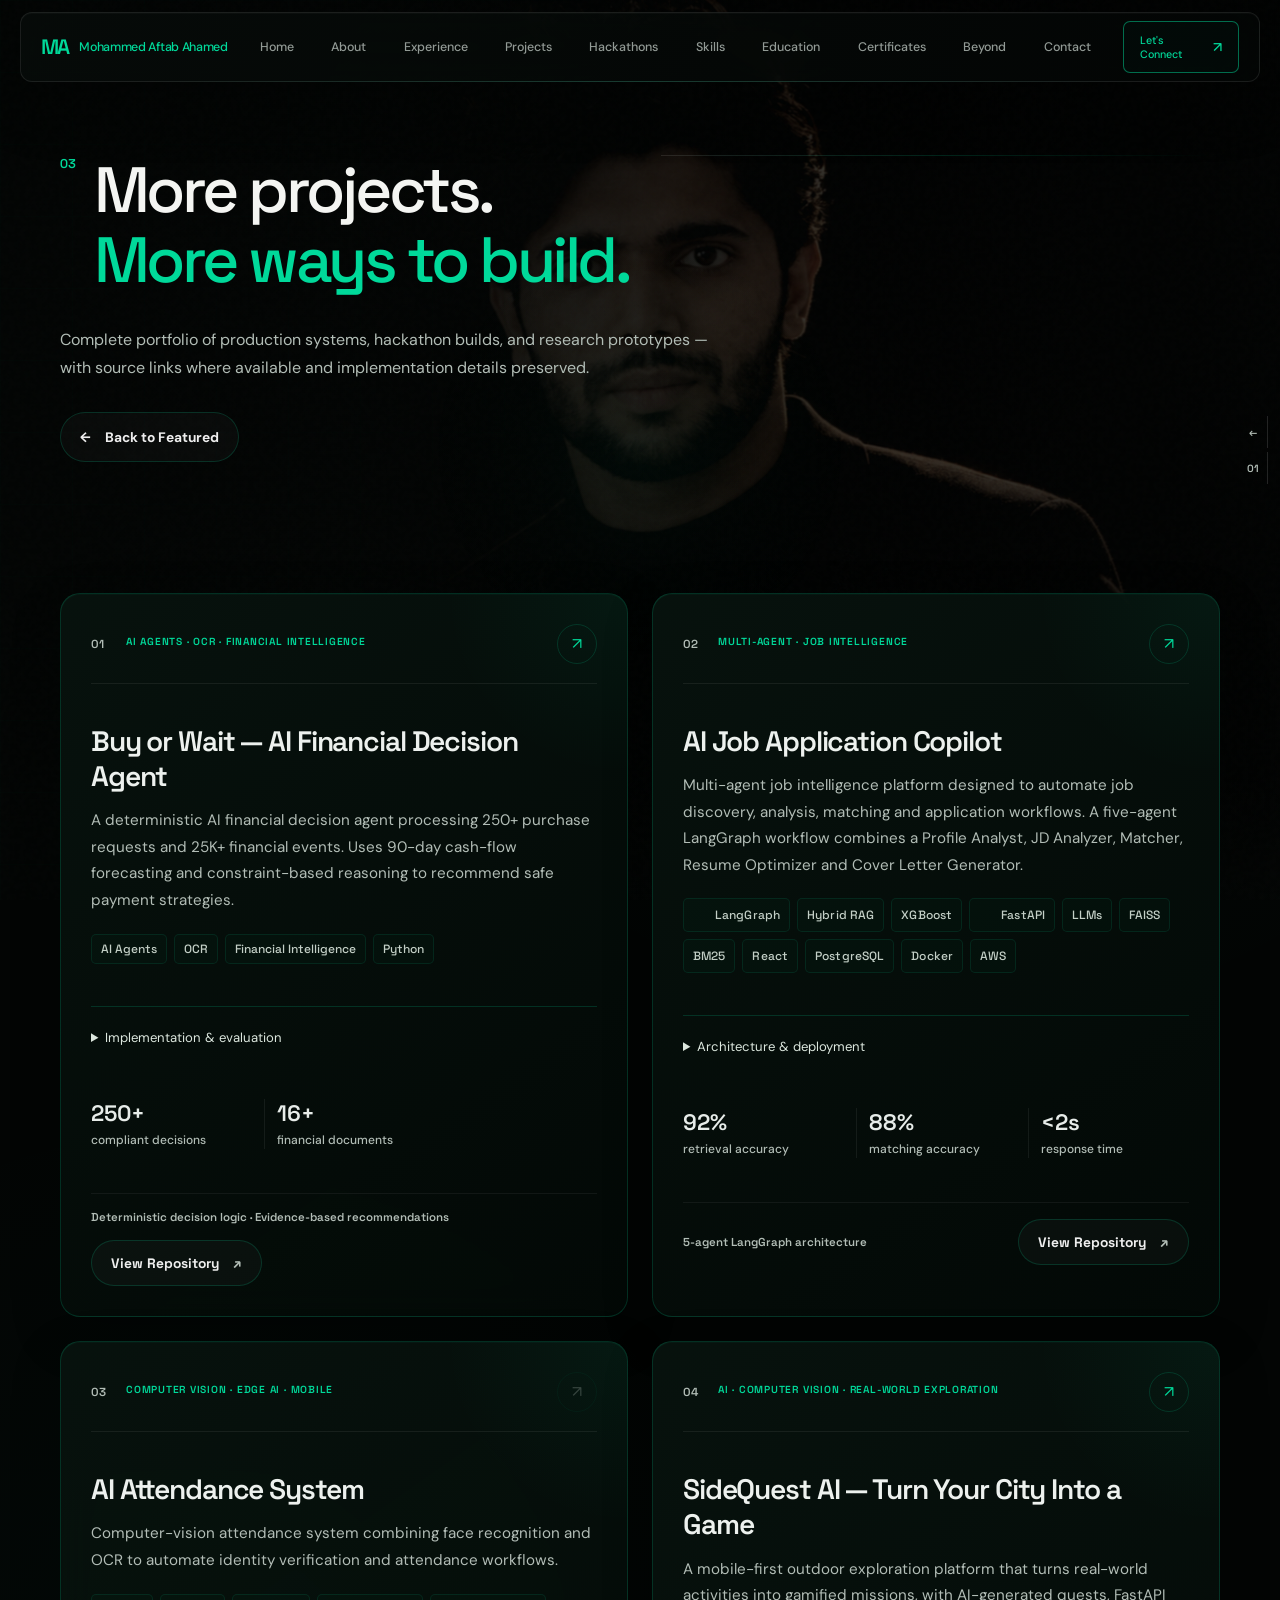
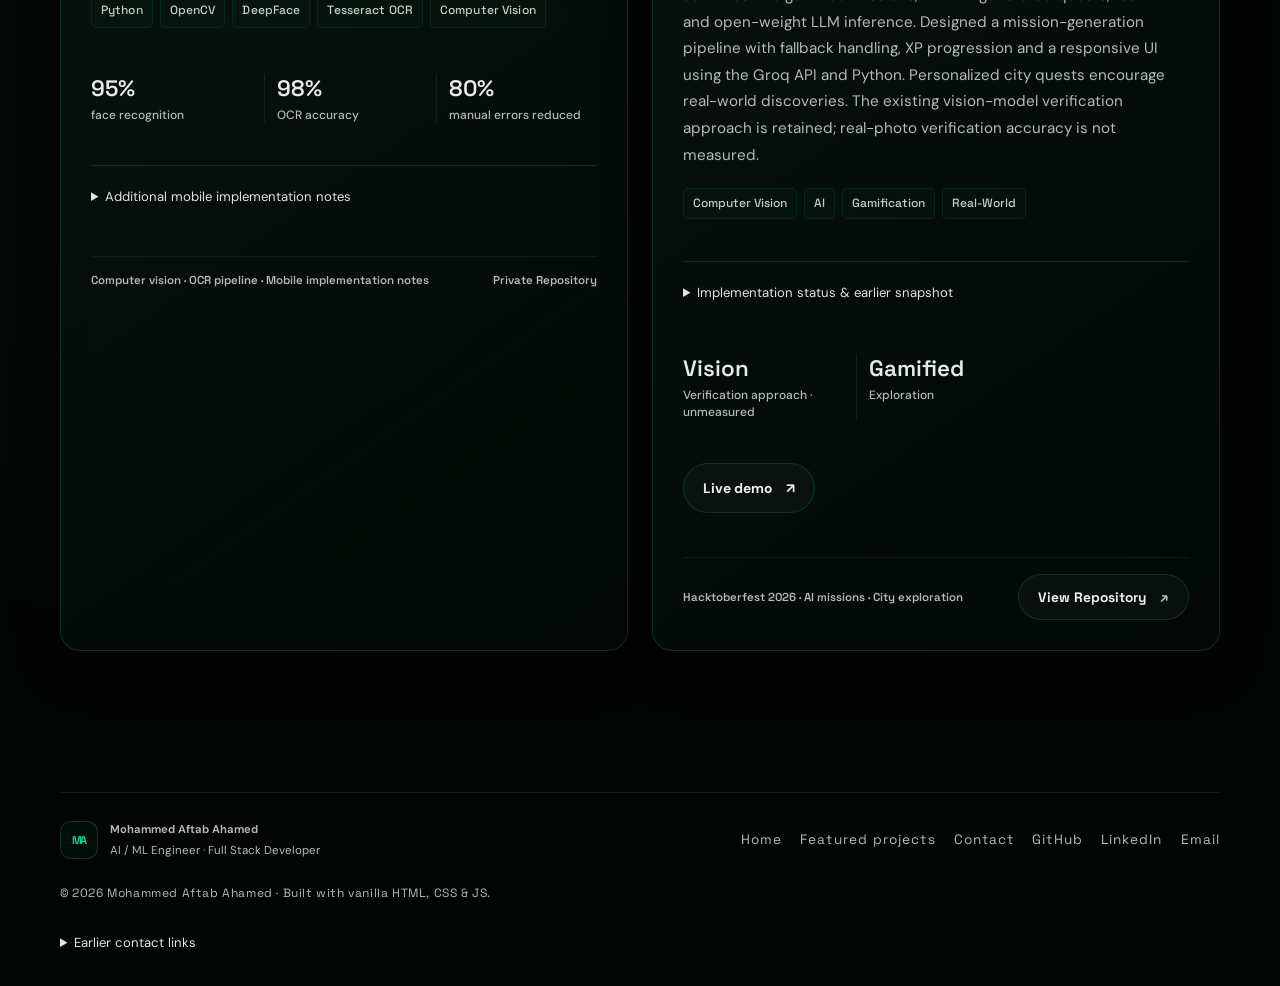
==== commit 65020d2c: "Restore uniform emerald green accents" ====
--- a/projects.html
+++ b/projects.html
@@ -30,8 +30,8 @@
     rel="stylesheet"
   >
 
-  <link rel="stylesheet" href="styles.css?v=4" />
-  <link rel="stylesheet" href="polish.css?v=4" />
+  <link rel="stylesheet" href="styles.css?v=5" />
+  <link rel="stylesheet" href="polish.css?v=5" />
 </head>
 
 <body>
--- a/styles.css
+++ b/styles.css
@@ -6,11 +6,9 @@
   --muted: #b2bdb6;
   --subtle: #9ba99f;
   --emerald-rgb: 0, 217, 154;
-  --lime-rgb: 214, 255, 104;
   --accent: #00d99a;
   --accent-bright: #18f5b0;
   --accent-dark: #00a978;
-  --lime: #d6ff68;
   --accent-soft: rgba(var(--emerald-rgb), .10);
   --accent-glow: rgba(var(--emerald-rgb), .18);
   --emerald-soft: rgba(var(--emerald-rgb), .07);
@@ -185,7 +183,7 @@
   background:
     radial-gradient(
       circle,
-      rgba(var(--lime-rgb),.11),
+      rgba(var(--emerald-rgb),.11),
       transparent 68%
     );
 
@@ -218,7 +216,7 @@
   background: var(--accent);
 
   box-shadow:
-    0 0 14px rgba(var(--lime-rgb),.4);
+    0 0 14px rgba(var(--emerald-rgb),.4);
 }
 
 /* =========================================================
@@ -814,7 +812,7 @@
     linear-gradient(
       110deg,
       transparent 35%,
-      rgba(var(--lime-rgb),.055),
+      rgba(var(--emerald-rgb),.055),
       transparent 67%
     );
 
@@ -828,7 +826,7 @@
   transform: translateY(-4px);
 
   border-color:
-    rgba(var(--lime-rgb),.25);
+    rgba(var(--emerald-rgb),.25);
 
   background:
     rgba(15,17,19,.74);
@@ -1073,7 +1071,7 @@
 
 .skill-card:hover{
   transform:translateY(-3px);
-  border-color:rgba(var(--lime-rgb),.22);
+  border-color:rgba(var(--emerald-rgb),.22);
 }
 
 .skill-card>span{
@@ -1111,9 +1109,9 @@
 }
 
 .skill-tags span:hover{
-  background:rgba(var(--lime-rgb),.07);
-  border-color:rgba(var(--lime-rgb),.28);
-  color:#e9f5c8;
+  background:rgba(var(--emerald-rgb),.07);
+  border-color:rgba(var(--emerald-rgb),.28);
+  color:#dff7ed;
   transform:translateY(-1px);
 }
 
@@ -1169,7 +1167,7 @@
   transform: translateY(-3px);
 
   border-color:
-    rgba(var(--lime-rgb),.2);
+    rgba(var(--emerald-rgb),.2);
 }
 
 .trait-no {
@@ -2476,8 +2474,8 @@
 
 .project-link:hover{
   transform:translate(2px,-2px);
-  background:rgba(var(--lime-rgb),.08);
-  border-color:rgba(var(--lime-rgb),.28);
+  background:rgba(var(--emerald-rgb),.08);
+  border-color:rgba(var(--emerald-rgb),.28);
 }
 
 .project-arrow-disabled{
@@ -2531,7 +2529,7 @@
   padding-left:18px;
   padding-right:18px;
   background:rgba(255,255,255,.018);
-  border-color:rgba(var(--lime-rgb),.16);
+  border-color:rgba(var(--emerald-rgb),.16);
 }
 
 .beyond-no{
@@ -2595,8 +2593,8 @@
 
 .beyond-item:hover .beyond-arrow{
   transform:translate(3px,-3px);
-  background:rgba(var(--lime-rgb),.07);
-  border-color:rgba(var(--lime-rgb),.25);
+  background:rgba(var(--emerald-rgb),.07);
+  border-color:rgba(var(--emerald-rgb),.25);
 }
 
 /* TABLET */
@@ -2734,7 +2732,7 @@
   height:7px;
   border-radius:50%;
   background:var(--accent);
-  box-shadow:0 0 12px rgba(var(--lime-rgb),.55);
+  box-shadow:0 0 12px rgba(var(--emerald-rgb),.55);
 }
 
 /* CONTACT ACTIONS */
@@ -2757,7 +2755,7 @@
 
 .contact-primary:hover{
   transform:translateX(5px);
-  border-color:rgba(var(--lime-rgb),.22);
+  border-color:rgba(var(--emerald-rgb),.22);
   background:rgba(255,255,255,.035);
 }
 
@@ -2821,8 +2819,8 @@
 
 .contact-link:hover{
   color:var(--accent);
-  border-color:rgba(var(--lime-rgb),.2);
-  background:rgba(var(--lime-rgb),.025);
+  border-color:rgba(var(--emerald-rgb),.2);
+  background:rgba(var(--emerald-rgb),.025);
 }
 
 .contact-link span:last-child{
@@ -7606,11 +7604,11 @@
 @keyframes pulse {
   0%,
   100% {
-    box-shadow: 0 0 0 0 rgba(var(--lime-rgb),.35), 0 0 15px var(--accent);
+    box-shadow: 0 0 0 0 rgba(var(--emerald-rgb),.35), 0 0 15px var(--accent);
   }
 
   50% {
-    box-shadow: 0 0 0 7px rgba(var(--lime-rgb),0), 0 0 18px var(--accent);
+    box-shadow: 0 0 0 7px rgba(var(--emerald-rgb),0), 0 0 18px var(--accent);
   }
 }
 
@@ -7674,7 +7672,7 @@
 
 .button-primary:hover {
   transform: translateY(-2px);
-  box-shadow: 0 10px 38px rgba(var(--lime-rgb),.16);
+  box-shadow: 0 10px 38px rgba(var(--emerald-rgb),.16);
 }
 
 .button-ghost {
@@ -8191,8 +8189,8 @@
 
 .hero-actions a:first-child{
   box-shadow:
-    0 0 0 1px rgba(var(--lime-rgb),.12),
-    0 8px 30px rgba(var(--lime-rgb),.08) !important;
+    0 0 0 1px rgba(var(--emerald-rgb),.12),
+    0 8px 30px rgba(var(--emerald-rgb),.08) !important;
 
   transition:
     transform .2s ease,
@@ -8204,8 +8202,8 @@
   transform:translateY(-2px);
 
   box-shadow:
-    0 0 0 1px rgba(var(--lime-rgb),.25),
-    0 10px 38px rgba(var(--lime-rgb),.15) !important;
+    0 0 0 1px rgba(var(--emerald-rgb),.25),
+    0 10px 38px rgba(var(--emerald-rgb),.15) !important;
 }
 
 /* ---------- SECONDARY BUTTON ---------- */
@@ -8219,8 +8217,8 @@
 
 .hero-actions a:not(:first-child):hover{
   transform:translateY(-2px);
-  border-color:rgba(var(--lime-rgb),.22) !important;
-  background:rgba(var(--lime-rgb),.045) !important;
+  border-color:rgba(var(--emerald-rgb),.22) !important;
+  background:rgba(var(--emerald-rgb),.045) !important;
 }
 
 /* ---------- TECH / SKILL PILLS ---------- */
@@ -8237,8 +8235,8 @@
 .project-tags span:hover,
 .skill-tags span:hover,
 .skill-pill:hover{
-  border-color:rgba(var(--lime-rgb),.24) !important;
-  background:rgba(var(--lime-rgb),.055) !important;
+  border-color:rgba(var(--emerald-rgb),.24) !important;
+  background:rgba(var(--emerald-rgb),.055) !important;
   transform:translateY(-1px);
 }
 
@@ -8886,7 +8884,7 @@
 .certificate-issuer {
   font: 600 .75rem 'DM Sans', sans-serif;
   letter-spacing: .06em;
-  color: var(--lime);
+  color: var(--accent);
   text-transform: uppercase;
 }
 
--- a/polish.css
+++ b/polish.css
@@ -29,7 +29,7 @@
 .hero { min-height: 850px; min-height: max(800px, 100svh); padding-top: 140px; padding-bottom: 90px; display: block; overflow: hidden; }
 .hero-copy { padding-right: 300px; }
 .hero h1 { max-width: 780px; font-size: clamp(2.7rem, 4.7vw, 4.4rem); line-height: 1.08; letter-spacing: -.055em; margin-bottom: 24px; }
-.hero h1 span, .archive-hero h1 span, .hero-stat .stat-icon, .metric-grid dd { color: var(--lime); }
+.hero h1 span, .archive-hero h1 span, .hero-stat .stat-icon, .metric-grid dd { color: var(--accent); }
 .hero-kicker { color: var(--accent); font-size: .74rem; line-height: 1.65; letter-spacing: .11em; }
 .hero-text { max-width: 600px; color: var(--muted); font-size: 1rem; }
 .hero-status-row .eyebrow, .hero-status-row .location { color: var(--muted); font-size: .7rem; }
@@ -83,7 +83,7 @@
 .evaluation-group + .evaluation-group { margin-top: 16px; }
 .metric-label { margin: 0 0 10px; color: var(--muted); font: 500 .72rem/1.5 var(--mono); letter-spacing: .045em; }
 .metric-grid { display: grid; grid-template-columns: repeat(2, minmax(0, 1fr)); margin: 0; padding: 0; gap: 14px; }
-.metric-grid > div { display: flex; flex-direction: column-reverse; padding: 10px 14px; border: 1px solid rgba(var(--lime-rgb),.1); background: rgba(var(--lime-rgb),.025); border-radius: 9px; }
+.metric-grid > div { display: flex; flex-direction: column-reverse; padding: 10px 14px; border: 1px solid rgba(var(--emerald-rgb),.1); background: rgba(var(--emerald-rgb),.025); border-radius: 9px; }
 .metric-grid dd { margin: 0 0 3px; font: 600 1.45rem/1.3 var(--mono); letter-spacing: -.04em; }
 .metric-grid dt { color: var(--muted); font-size: .74rem; }
 .evaluation-note { margin: 12px 0 0; color: var(--muted); font-size: .75rem; line-height: 1.65; }
@@ -152,7 +152,7 @@
 .archive-hero { padding-top: 155px; padding-bottom: 25px; }
 .archive-hero .section-heading { align-items: flex-start; }
 .archive-hero h1 { margin: 0; font: 500 clamp(2.3rem, 5vw, 4.5rem)/1.1 var(--mono); letter-spacing: -.055em; }
-.archive-hero h1 span { color: var(--lime); }
+.archive-hero h1 span { color: var(--accent); }
 .archive-hero .section-intro { max-width: 680px; }
 .archive-demo { margin-top: 20px; }
 .historical-contact { flex-basis: 100%; color: var(--muted); font-size: .8rem; overflow-wrap: anywhere; }
